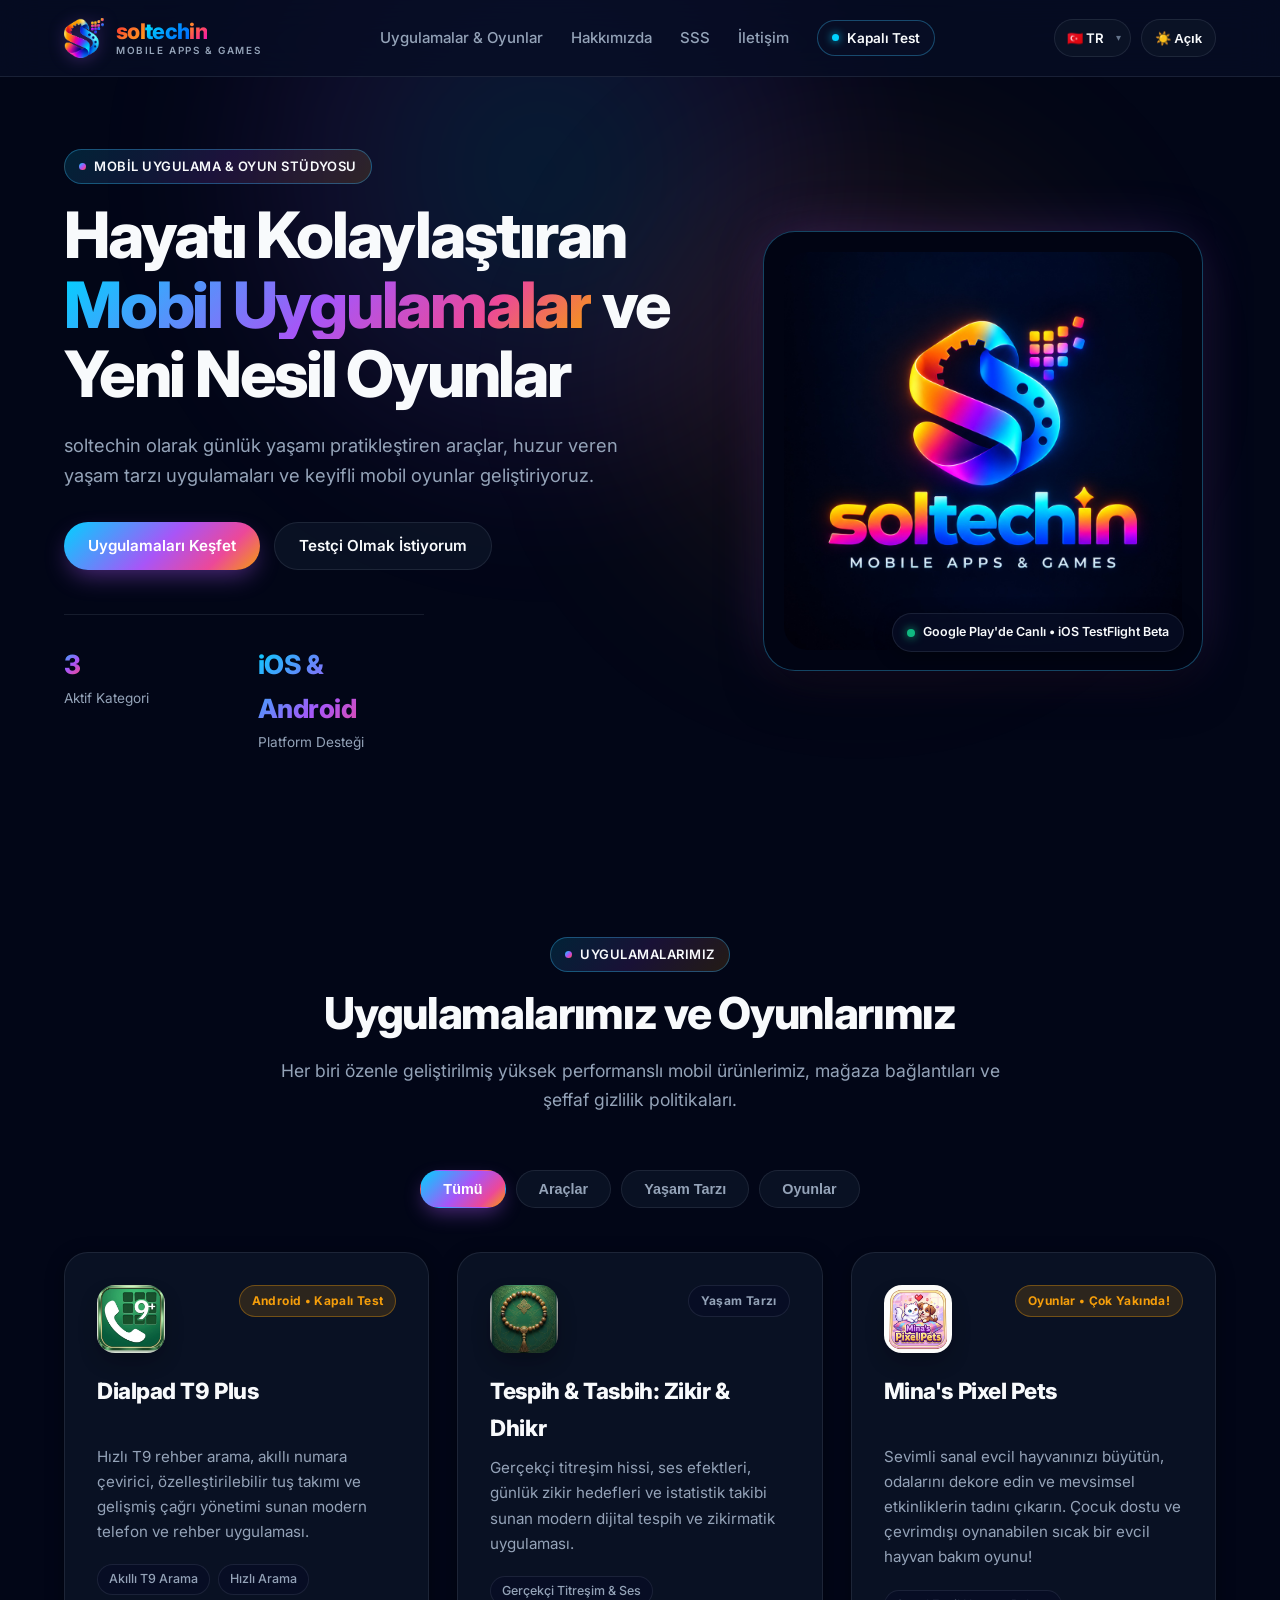
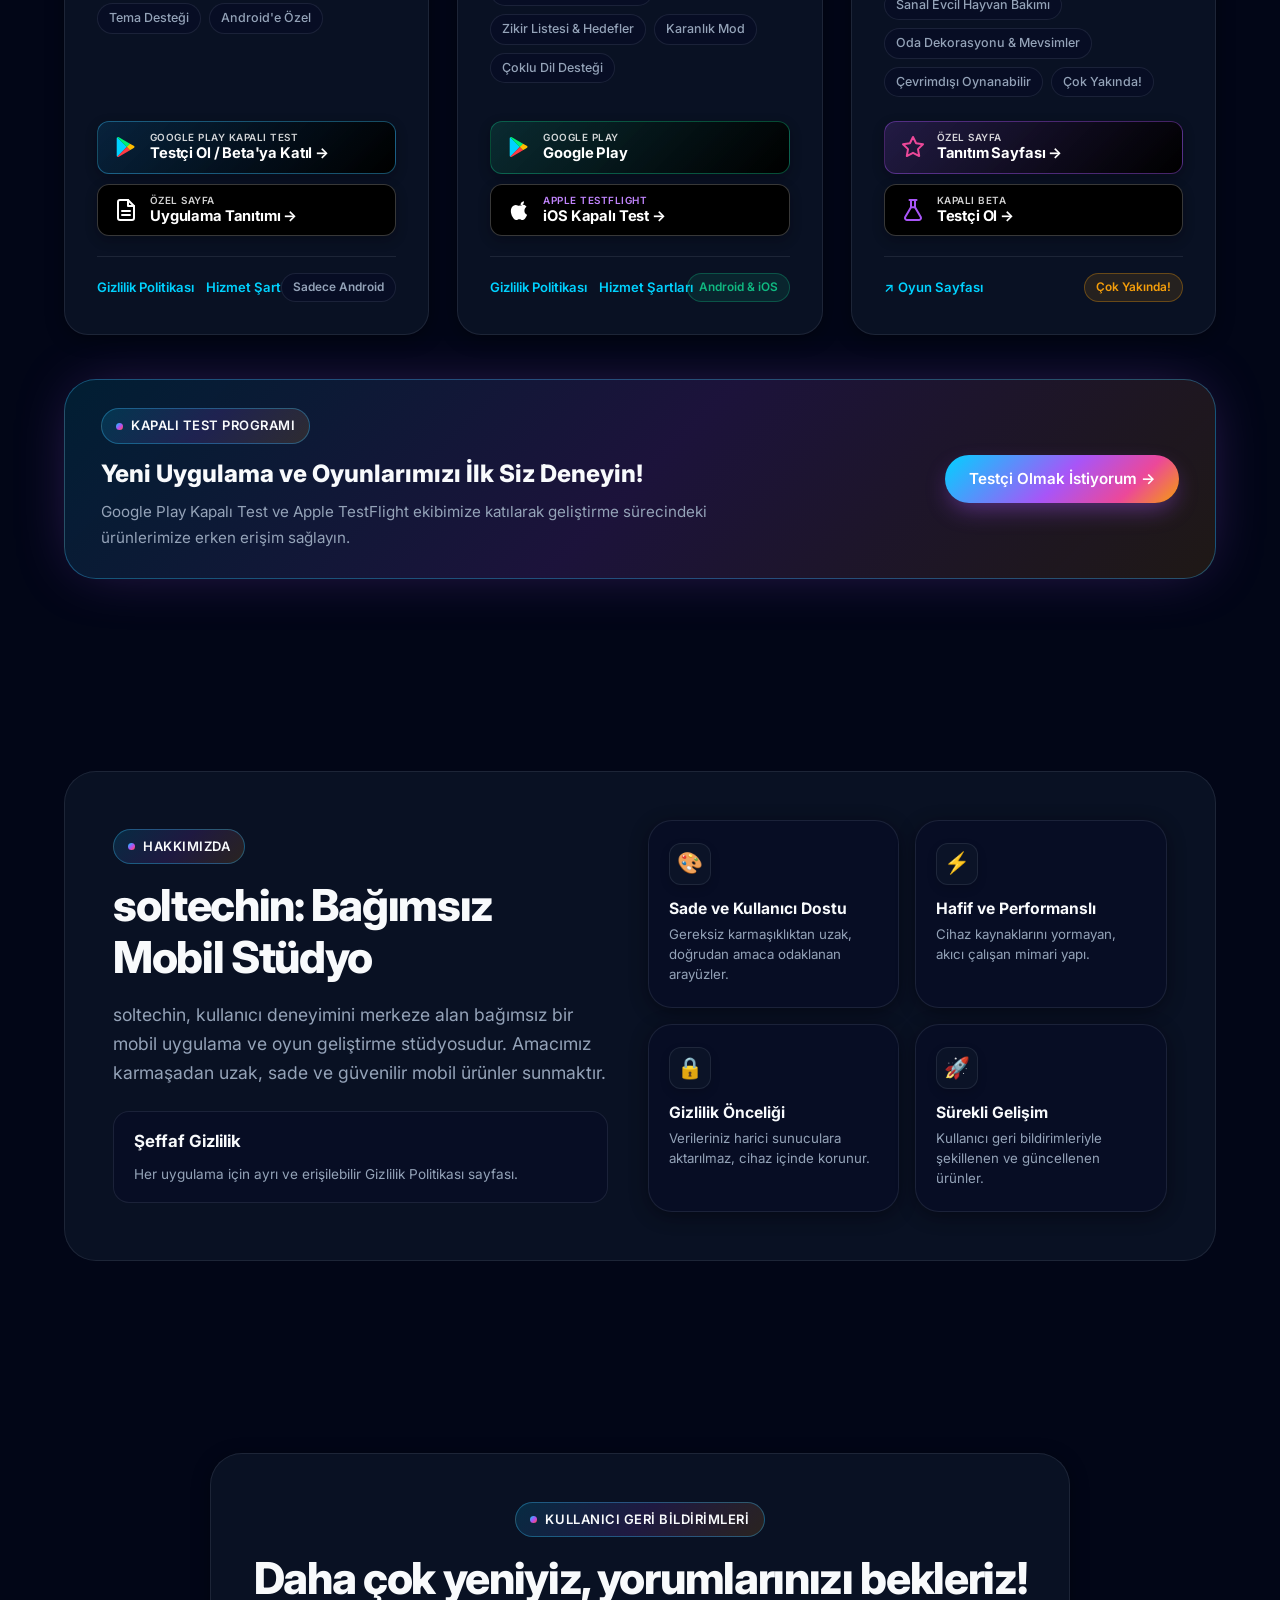
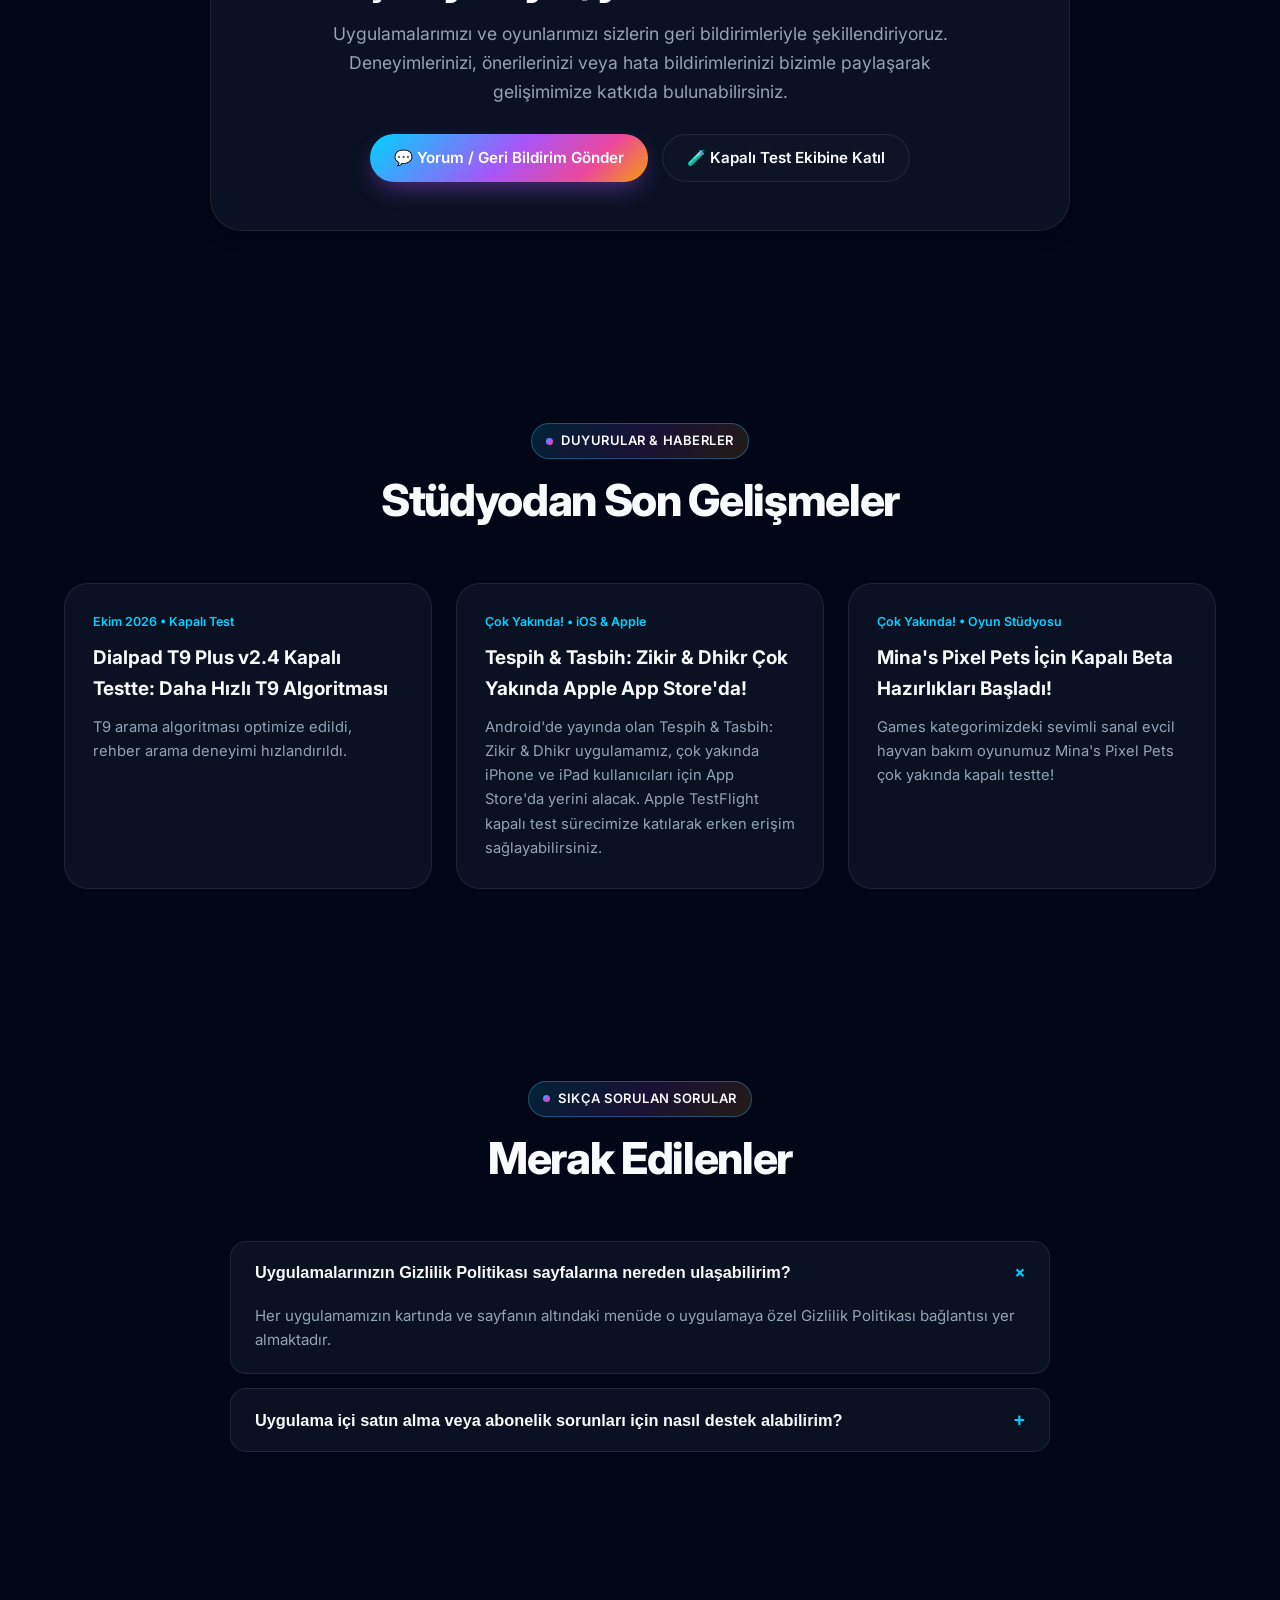
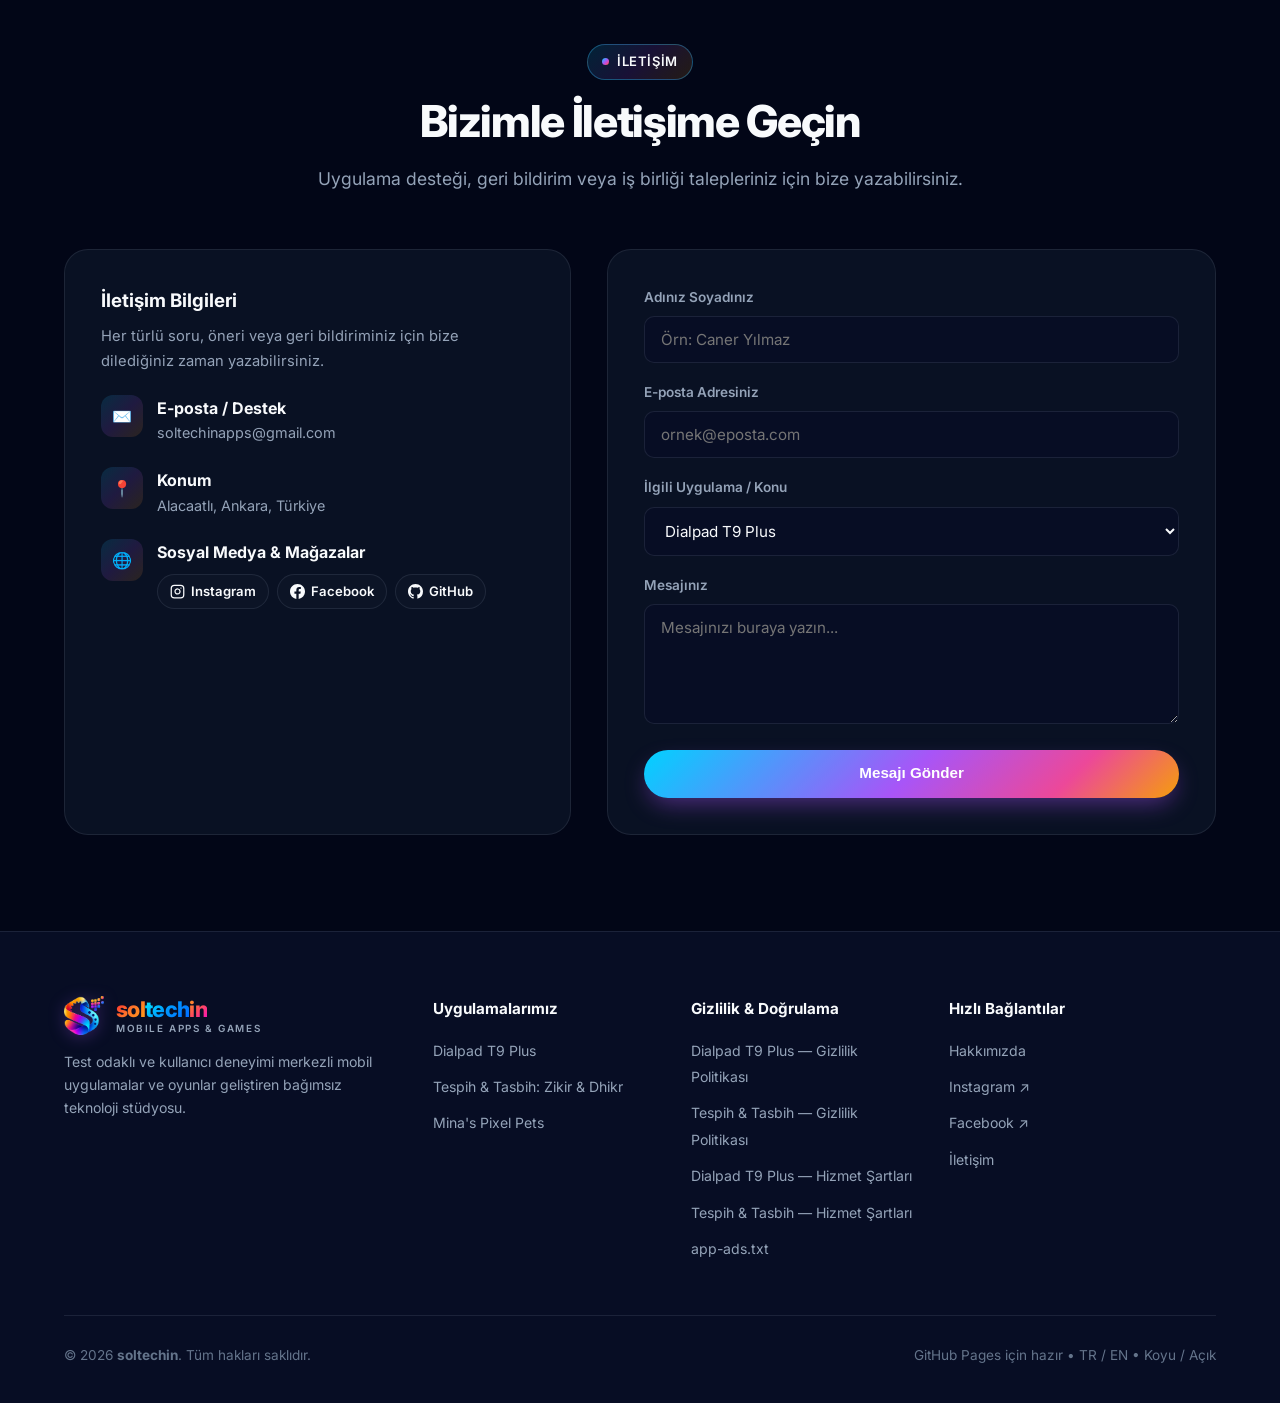
==== index.html @ 3b5bb2cc "feat(legal): add comprehensive terms of service for Dialpad T9 Plus and Tespih & Tasbih" ====
<!DOCTYPE html>
<html lang="tr" data-theme="dark">
<head>
  <meta name="google-site-verification" content="Hm6sdgpVbzs0E8lmsZ9-DydbkFanm_SZz1u7_OBSzvU" />
  <meta charset="UTF-8" />
  <meta name="viewport" content="width=device-width, initial-scale=1.0" />
  <title>soltechin — Mobile Apps & Games</title>
  <meta name="description" content="soltechin — Mobile Apps & Games Studio. Creators of Dialpad T9 Plus, Tespih & Tasbih: Zikir & Dhikr, and upcoming mobile games." />
  <link rel="icon" type="image/png" href="assets/img/favicon.png" />
  <link rel="preconnect" href="https://fonts.googleapis.com" />
  <link rel="preconnect" href="https://fonts.gstatic.com" crossorigin />
  <link href="https://fonts.googleapis.com/css2?family=Inter:wght@400;500;600;700;800&display=swap" rel="stylesheet" />
  <link rel="stylesheet" href="assets/css/style.css?v=6" />
</head>
<body>
  <div class="ambient-glow"></div>

  <!-- ==================== NAVBAR ==================== -->
  <header class="navbar">
    <div class="container navbar-inner">
      <a href="index.html" class="brand-logo">
        <img src="assets/img/logo-icon.png" alt="soltechin Logo" />
        <div class="brand-wordmark">
          <div class="brand-name"><span class="brand-sol">sol</span><span class="brand-tech">tech</span><span class="brand-in">in</span></div>
          <div class="brand-tagline">MOBILE APPS &amp; GAMES</div>
        </div>
      </a>

      <nav class="nav-links" id="navLinks">
        <a href="#apps" data-i18n="nav.apps">Uygulamalar &amp; Oyunlar</a>
        <a href="#about" data-i18n="nav.about">Hakkımızda</a>
        <a href="#faq" data-i18n="nav.faq">SSS</a>
        <a href="#contact" data-i18n="nav.contact">İletişim</a>
        <a href="beta-test.html" class="nav-beta-link">
          <span class="beta-dot"></span>
          <span data-i18n="nav.beta">Kapalı Test</span>
        </a>
      </nav>

      <div class="nav-actions">
        <div class="lang-select-wrapper">
          <select id="langSelect" class="lang-select" aria-label="Dil / Language">
            <option value="tr">🇹🇷 TR</option>
            <option value="en">🇬🇧 EN</option>
          </select>
          <span class="lang-select-arrow" aria-hidden="true">▾</span>
        </div>
        <button class="control-btn" id="themeToggle" aria-label="Açık Temaya Geç" title="Açık Tema">☀️ Açık</button>
        <button class="mobile-menu-btn" id="mobileMenuBtn" aria-label="Menu">☰</button>
      </div>
    </div>
  </header>

  <!-- ==================== HERO ==================== -->
  <section class="hero">
    <div class="container hero-grid">
      <div>
        <div class="section-badge">
          <span class="dot"></span>
          <span data-i18n="hero.badge">MOBILE APPS &amp; GAMES STUDIO</span>
        </div>
        <h1 class="hero-title">
          <span data-i18n="hero.title.1">Hayatı Kolaylaştıran </span>
          <span class="gradient-text" data-i18n="hero.title.gradient">Mobil Uygulamalar</span>
          <span data-i18n="hero.title.2"> ve Yeni Nesil Oyunlar</span>
        </h1>
        <p class="hero-desc" data-i18n="hero.desc">
          soltechin olarak günlük yaşamı pratikleştiren araçlar, huzur veren yaşam tarzı uygulamaları ve keyifli mobil oyunlar geliştiriyoruz.
        </p>
        <div class="hero-cta">
          <a href="#apps" class="btn btn-primary" data-i18n="hero.cta.explore">Uygulamaları Keşfet</a>
          <a href="beta-test.html" class="btn btn-secondary" data-i18n="hero.cta.beta">Testçi Olmak İstiyorum</a>
        </div>

        <div class="hero-stats">
          <div class="stat-item">
            <h4 class="gradient-text">3</h4>
            <p data-i18n="hero.stat.1">Aktif Kategori</p>
          </div>
          <div class="stat-item">
            <h4 class="gradient-text">iOS &amp; Android</h4>
            <p data-i18n="hero.stat.2">Platform Desteği</p>
          </div>
        </div>
      </div>

      <div class="hero-visual">
        <div class="logo-showcase-card">
          <img
            id="heroLogoImg"
            data-asset-prefix=""
            src="assets/img/logo-dark.jpg"
            alt="soltechin — Mobile Apps & Games"
          />
          <div class="floating-pill">
            <span class="status-dot"></span>
            <span data-i18n="hero.pill">Google Play'de Canlı • iOS TestFlight Beta</span>
          </div>
        </div>
      </div>
    </div>
  </section>

  <!-- ==================== APPS SHOWCASE ==================== -->
  <section id="apps">
    <div class="container">
      <div class="section-header">
        <div class="section-badge">
          <span class="dot"></span>
          <span data-i18n="apps.badge">PORTFOLYOMUZ</span>
        </div>
        <h2 class="section-title" data-i18n="apps.title">Uygulamalarımız ve Oyunlarımız</h2>
        <p class="section-subtitle" data-i18n="apps.subtitle">
          Her biri özenle geliştirilmiş yüksek performanslı mobil ürünlerimiz, mağaza bağlantıları ve şeffaf gizlilik politikaları.
        </p>
      </div>

      <!-- Category Filter Tabs -->
      <div class="category-tabs">
        <button class="tab-btn active" data-filter="all" data-i18n="apps.tab.all">Tümü</button>
        <button class="tab-btn" data-filter="utilities" data-i18n="apps.tab.utilities">Araçlar</button>
        <button class="tab-btn" data-filter="lifestyle" data-i18n="apps.tab.lifestyle">Yaşam Tarzı</button>
        <button class="tab-btn" data-filter="games" data-i18n="apps.tab.games">Oyunlar</button>
      </div>

      <!-- Apps Grid -->
      <div class="apps-grid">
        <!-- 1. Utilities: Dialpad T9 Plus (Android Only - Closed Beta) -->
        <article class="app-card" data-category="utilities">
          <div>
            <div class="app-card-top">
              <a href="apps/dialpad-t9-plus/index.html" class="app-icon-box" title="Dialpad T9 Plus">
                <img src="assets/img/icon-dialpad.png" alt="Dialpad T9 Plus Logo" width="64" height="64" />
              </a>
              <span class="app-category-tag coming-soon" data-i18n="app.dialpad.tag">Android • Kapalı Test</span>
            </div>
            <h3 class="app-title"><a href="apps/dialpad-t9-plus/index.html" style="color: inherit; text-decoration: none;">Dialpad T9 Plus</a></h3>
            <p class="app-desc" data-i18n="app.dialpad.desc">
              Hızlı T9 rehber arama, akıllı numara çevirici, özelleştirilebilir tuş takımı ve gelişmiş çağrı yönetimi sunan modern telefon/rehber uygulaması.
            </p>
            <div class="app-features-list">
              <span class="feature-chip" data-i18n="app.dialpad.f1">Akıllı T9 Arama</span>
              <span class="feature-chip" data-i18n="app.dialpad.f2">Hızlı Arama</span>
              <span class="feature-chip" data-i18n="app.dialpad.f3">Tema Desteği</span>
              <span class="feature-chip" data-i18n="app.dialpad.f4">Android'e Özel</span>
            </div>
          </div>

          <div>
            <div class="store-buttons">
              <a href="beta-test.html?app=dialpad&platform=android" class="store-badge badge-accent-cyan">
                <svg viewBox="0 0 24 24" aria-hidden="true">
                  <path fill="#00d2ff" d="M3.2 2.2c-.3.3-.5.8-.5 1.4v16.8c0 .6.2 1.1.5 1.4l.1.1L12.7 12v-.2L3.2 2.2z"/>
                  <path fill="#ffbc00" d="M15.9 15.3L12.7 12v-.2l3.2-3.2.1.1 3.7 2.1c1.1.6 1.1 1.6 0 2.2l-3.8 2.3z"/>
                  <path fill="#ff3a44" d="M16 15.2L12.7 12 3.2 21.8c.4.4 1 .4 1.7 0l11.1-6.6z"/>
                  <path fill="#00f076" d="M16 8.8L4.9 2.2c-.7-.4-1.3-.4-1.7 0L12.7 12 16 8.8z"/>
                </svg>
                <div class="store-badge-text">
                  <span class="store-badge-sub" data-i18n="app.dialpad.beta_sub">GOOGLE PLAY KAPALI TEST</span>
                  <span class="store-badge-main" data-i18n="app.dialpad.beta_main">Testçi Ol / Beta'ya Katıl →</span>
                </div>
              </a>
              <a href="apps/dialpad-t9-plus/index.html" class="store-badge">
                <svg width="22" height="22" viewBox="0 0 24 24" fill="none" stroke="currentColor" stroke-width="2" stroke-linecap="round" stroke-linejoin="round" aria-hidden="true">
                  <path d="M14 2H6a2 2 0 0 0-2 2v16a2 2 0 0 0 2 2h12a2 2 0 0 0 2-2V8z"></path>
                  <polyline points="14 2 14 8 20 8"></polyline>
                  <line x1="16" y1="13" x2="8" y2="13"></line>
                  <line x1="16" y1="17" x2="8" y2="17"></line>
                </svg>
                <div class="store-badge-text">
                  <span class="store-badge-sub" data-i18n="app.dialpad.details_sub">ÖZEL SAYFA</span>
                  <span class="store-badge-main" data-i18n="app.dialpad.details_main">Uygulama Tanıtımı →</span>
                </div>
              </a>
            </div>
            <div class="app-card-footer">
              <div class="app-meta-links">
                <a href="https://soltechin.github.io/privacy-policies/dialt9plus/">
                  <span data-i18n="app.link.privacy">Gizlilik Politikası</span>
                </a>
                <a href="terms/dialpad-t9-plus/index.html">
                  <span data-i18n="app.link.terms">Hizmet Şartları</span>
                </a>
              </div>
              <span class="bundle-badge badge-cyan" data-i18n="app.dialpad.badge">Sadece Android</span>
            </div>
          </div>
        </article>

        <!-- 2. Lifestyle: Tespih & Tasbih: Zikir & Dhikr (Google Play Live, iOS TestFlight) -->
        <article class="app-card" data-category="lifestyle">
          <div>
            <div class="app-card-top">
              <a href="apps/tespih-tasbih/index.html" class="app-icon-box" title="Tespih &amp; Tasbih">
                <img src="assets/img/icon-tespih.png" alt="Tespih &amp; Tasbih: Zikir &amp; Dhikr Logo" width="64" height="64" />
              </a>
              <span class="app-category-tag" data-i18n="app.tespih.cat">Yaşam Tarzı</span>
            </div>
            <h3 class="app-title"><a href="apps/tespih-tasbih/index.html" style="color: inherit; text-decoration: none;">Tespih &amp; Tasbih: Zikir &amp; Dhikr</a></h3>
            <p class="app-desc" data-i18n="app.tespih.desc">
              Gerçekçi titreşim hissi, ses efektleri, günlük zikir hedefleri ve istatistik takibi sunan modern dijital tespih ve zikirmatik uygulaması.
            </p>
            <div class="app-features-list">
              <span class="feature-chip" data-i18n="app.tespih.f1">Gerçekçi Titreşim &amp; Ses</span>
              <span class="feature-chip" data-i18n="app.tespih.f2">Zikir Listesi &amp; Hedefler</span>
              <span class="feature-chip" data-i18n="app.tespih.f3">Karanlık Mod</span>
              <span class="feature-chip" data-i18n="app.tespih.f4">Çoklu Dil Desteği</span>
            </div>
          </div>

          <div>
            <div class="store-buttons">
              <a href="https://play.google.com/store/apps/details?id=com.soltechin.tespih" target="_blank" rel="noopener" class="store-badge badge-accent-green">
                <svg viewBox="0 0 24 24" aria-hidden="true">
                  <path fill="#00d2ff" d="M3.2 2.2c-.3.3-.5.8-.5 1.4v16.8c0 .6.2 1.1.5 1.4l.1.1L12.7 12v-.2L3.2 2.2z"/>
                  <path fill="#ffbc00" d="M15.9 15.3L12.7 12v-.2l3.2-3.2.1.1 3.7 2.1c1.1.6 1.1 1.6 0 2.2l-3.8 2.3z"/>
                  <path fill="#ff3a44" d="M16 15.2L12.7 12 3.2 21.8c.4.4 1 .4 1.7 0l11.1-6.6z"/>
                  <path fill="#00f076" d="M16 8.8L4.9 2.2c-.7-.4-1.3-.4-1.7 0L12.7 12 16 8.8z"/>
                </svg>
                <div class="store-badge-text">
                  <span class="store-badge-sub" data-i18n="app.badge.get_it_on">GOOGLE PLAY</span>
                  <span class="store-badge-main">Google Play</span>
                </div>
              </a>
              <a href="beta-test.html?app=tespih&platform=ios" class="store-badge">
                <svg viewBox="0 0 24 24" fill="#ffffff" aria-hidden="true">
                  <path d="M18.71 19.5c-.83 1.24-1.71 2.45-3.05 2.47-1.34.03-1.77-.79-3.29-.79-1.53 0-2 .77-3.27.82-1.31.05-2.3-1.32-3.14-2.53C4.25 17 2.94 12.45 4.7 9.39c.87-1.52 2.43-2.48 4.12-2.51 1.28-.02 2.5.87 3.29.87.78 0 2.26-1.07 3.81-.91.65.03 2.47.26 3.64 1.98-.09.06-2.17 1.28-2.15 3.81.03 3.02 2.65 4.03 2.68 4.04-.03.07-.42 1.44-1.38 2.83M15.96 6.33c.67-.81 1.12-1.94 1-3.08-.96.04-2.13.64-2.82 1.45-.61.7-.15 1.86-1.01 2.98 1.08.08 2.16-.54 2.83-1.35"/>
                </svg>
                <div class="store-badge-text">
                  <span class="store-badge-sub" style="color: #c084fc;" data-i18n="app.tespih.beta_sub">APPLE TESTFLIGHT</span>
                  <span class="store-badge-main" data-i18n="app.tespih.beta_main">iOS Kapalı Test →</span>
                </div>
              </a>
            </div>
            <div class="app-card-footer">
              <div class="app-meta-links">
                <a href="https://soltechin.github.io/privacy-policies/">
                  <span data-i18n="app.link.privacy">Gizlilik Politikası</span>
                </a>
                <a href="terms/tespih-tasbih/index.html">
                  <span data-i18n="app.link.terms">Hizmet Şartları</span>
                </a>
              </div>
              <span class="bundle-badge badge-green" data-i18n="app.tespih.badge">Android &amp; iOS</span>
            </div>
          </div>
        </article>

        <!-- 3. Games: Mina's Pixel Pets (Coming Soon Page) -->
        <article class="app-card" data-category="games">
          <div>
            <div class="app-card-top">
              <a href="apps/minaspixelpets/index.html" class="app-icon-box" title="Mina's Pixel Pets">
                <img src="assets/img/icon-minaspixelpets.png" alt="Mina's Pixel Pets Logo" width="64" height="64" />
              </a>
              <span class="app-category-tag coming-soon" data-i18n="app.games.cat">Oyunlar • Çok Yakında!</span>
            </div>
            <h3 class="app-title"><a href="apps/minaspixelpets/index.html" style="color: inherit; text-decoration: none;" data-i18n="app.games.title">Mina's Pixel Pets</a></h3>
            <p class="app-desc" data-i18n="app.games.desc">
              Sevimli sanal evcil hayvanınızı büyütün, odalarını dekore edin ve mevsimsel etkinliklerin tadını çıkarın. Çocuk dostu ve çevrimdışı oynanabilen sıcak bir evcil hayvan bakım oyunu!
            </p>
            <div class="app-features-list">
              <span class="feature-chip" data-i18n="app.games.f1">Sanal Evcil Hayvan Bakımı</span>
              <span class="feature-chip" data-i18n="app.games.f2">Oda Dekorasyonu &amp; Mevsimler</span>
              <span class="feature-chip" data-i18n="app.games.f3">Çevrimdışı Oynanabilir</span>
              <span class="feature-chip" data-i18n="app.games.f4">Çok Yakında!</span>
            </div>
          </div>

          <div>
            <div class="store-buttons">
              <a href="apps/minaspixelpets/index.html" class="store-badge badge-accent-purple">
                <svg width="22" height="22" viewBox="0 0 24 24" fill="none" stroke="#ec4899" stroke-width="2" stroke-linecap="round" stroke-linejoin="round" aria-hidden="true">
                  <polygon points="12 2 15.09 8.26 22 9.27 17 14.14 18.18 21.02 12 17.77 5.82 21.02 7 14.14 2 9.27 8.91 8.26 12 2"></polygon>
                </svg>
                <div class="store-badge-text">
                  <span class="store-badge-sub" data-i18n="app.games.special_sub">ÖZEL SAYFA</span>
                  <span class="store-badge-main" data-i18n="app.games.special_main">Tanıtım Sayfası →</span>
                </div>
              </a>
              <a href="beta-test.html?app=minaspixelpets" class="store-badge">
                <svg width="22" height="22" viewBox="0 0 24 24" fill="none" stroke="#a855f7" stroke-width="2" stroke-linecap="round" stroke-linejoin="round" aria-hidden="true">
                  <path d="M10 2v7.31L4.1 19.33A2 2 0 0 0 5.8 22h12.4a2 2 0 0 0 1.7-2.67L14 9.31V2"></path>
                  <line x1="8.5" y1="2" x2="15.5" y2="2"></line>
                  <line x1="14" y1="9.3" x2="10" y2="9.3"></line>
                </svg>
                <div class="store-badge-text">
                  <span class="store-badge-sub" data-i18n="app.games.beta_sub">KAPALI BETA</span>
                  <span class="store-badge-main" data-i18n="app.games.beta_main">Testçi Ol →</span>
                </div>
              </a>
            </div>
            <div class="app-card-footer">
              <div class="app-meta-links">
                <a href="apps/minaspixelpets/index.html">
                  <span>↗</span> <span data-i18n="app.games.details_link">Oyun Sayfası</span>
                </a>
              </div>
              <span class="bundle-badge badge-amber" data-i18n="app.games.badge">Çok Yakında!</span>
            </div>
          </div>
        </article>
      </div>

      <!-- Clean Closed Beta Recruitment Banner -->
      <div class="beta-banner">
        <div style="max-width: 680px;">
          <div class="section-badge" style="margin-bottom: 10px;">
            <span class="dot"></span>
            <span data-i18n="beta.banner.badge">KAPALI TEST PROGRAMI</span>
          </div>
          <h3 style="font-size: 1.5rem; font-weight: 800; margin-bottom: 6px;" data-i18n="beta.banner.title">
            Yeni Uygulama ve Oyunlarımızı İlk Siz Deneyin!
          </h3>
          <p style="color: var(--text-secondary); font-size: 0.95rem;" data-i18n="beta.banner.desc">
            Google Play Kapalı Test ve Apple TestFlight ekibimize katılarak geliştirme sürecindeki ürünlerimize erken erişim sağlayın.
          </p>
        </div>
        <a href="beta-test.html" class="btn btn-primary" data-i18n="beta.banner.btn">
          Testçi Olmak İstiyorum →
        </a>
      </div>
    </div>
  </section>

  <!-- ==================== ABOUT & STUDIO PRINCIPLES ==================== -->
  <section id="about">
    <div class="container">
      <div class="about-box">
        <div>
          <div class="section-badge">
            <span class="dot"></span>
            <span data-i18n="about.badge">HAKKIMIZDA</span>
          </div>
          <h2 class="section-title" data-i18n="about.title">soltechin: Bağımsız Mobil Stüdyo</h2>
          <p class="section-subtitle" data-i18n="about.p1">
            soltechin, kullanıcı deneyimini merkeze alan bağımsız bir mobil uygulama ve oyun geliştirme stüdyosudur. Amacımız karmaşadan uzak, sade ve güvenilir mobil ürünler sunmaktır.
          </p>

          <div class="about-highlights">
            <div class="highlight-item">
              <strong data-i18n="about.h2.title">Şeffaf Gizlilik</strong>
              <span data-i18n="about.h2.desc">Her uygulama için ayrı ve erişilebilir Gizlilik Politikası sayfası.</span>
            </div>
          </div>
        </div>

        <!-- 2x2 Bento Grid: Design & Quality Principles -->
        <div class="bento-principles">
          <div class="bento-card bento-card-1">
            <div class="bento-icon-glow">🎨</div>
            <h4 data-i18n="about.b1.title">Sade ve Kullanıcı Dostu</h4>
            <p data-i18n="about.b1.desc">Gereksiz karmaşıklıktan uzak, doğrudan amaca odaklanan arayüzler.</p>
          </div>

          <div class="bento-card bento-card-2">
            <div class="bento-icon-glow">⚡</div>
            <h4 data-i18n="about.b2.title">Hafif ve Performanslı</h4>
            <p data-i18n="about.b2.desc">Cihaz kaynaklarını yormayan, akıcı çalışan mimari yapı.</p>
          </div>

          <div class="bento-card bento-card-3">
            <div class="bento-icon-glow">🔒</div>
            <h4 data-i18n="about.b3.title">Gizlilik Önceliği</h4>
            <p data-i18n="about.b3.desc">Verileriniz harici sunuculara aktarılmaz, cihaz içinde korunur.</p>
          </div>

          <div class="bento-card bento-card-4">
            <div class="bento-icon-glow">🚀</div>
            <h4 data-i18n="about.b4.title">Sürekli Gelişim</h4>
            <p data-i18n="about.b4.desc">Kullanıcı geri bildirimleriyle şekillenen ve güncellenen ürünler.</p>
          </div>
        </div>
      </div>
    </div>
  </section>

  <!-- ==================== USER REVIEWS / FEEDBACK ==================== -->
  <section id="reviews">
    <div class="container">
      <div class="review-welcome-card" style="max-width: 860px; margin: 0 auto; text-align: center; padding: 48px 32px; border-radius: var(--radius-xl); background: var(--bg-card); border: 1px solid var(--border-color); box-shadow: var(--shadow-sm);">
        <div class="section-badge" style="margin-bottom: 16px;">
          <span class="dot"></span>
          <span data-i18n="reviews.badge">KULLANICI GERİ BİLDİRİMLERİ</span>
        </div>
        <h2 class="section-title" style="margin-bottom: 14px;" data-i18n="reviews.title">
          Daha çok yeniyiz, yorumlarınızı bekleriz!
        </h2>
        <p class="section-subtitle" style="max-width: 620px; margin: 0 auto 28px;" data-i18n="reviews.subtitle">
          Uygulamalarımızı ve oyunlarımızı sizlerin geri bildirimleriyle şekillendiriyoruz. Deneyimlerinizi, önerilerinizi veya hata bildirimlerinizi bizimle paylaşarak gelişimimize katkıda bulunabilirsiniz.
        </p>
        <div class="review-actions-row" style="display: flex; gap: 14px; justify-content: center; flex-wrap: wrap;">
          <a href="#contact" class="btn btn-primary" data-i18n="reviews.cta.feedback">
            💬 Yorum / Geri Bildirim Gönder
          </a>
          <a href="beta-test.html" class="btn btn-secondary" data-i18n="reviews.cta.beta">
            🧪 Kapalı Test Ekibine Katıl
          </a>
        </div>
      </div>
    </div>
  </section>

  <!-- ==================== BLOG / NEWS ==================== -->
  <section id="blog">
    <div class="container">
      <div class="section-header">
        <div class="section-badge">
          <span class="dot"></span>
          <span data-i18n="blog.badge">DUYURULAR &amp; HABERLER</span>
        </div>
        <h2 class="section-title" data-i18n="blog.title">Stüdyodan Son Gelişmeler</h2>
      </div>

      <div class="blog-grid">
        <article class="blog-card">
          <span class="blog-date" data-i18n="blog.b1.date">Ekim 2026 • Kapalı Test</span>
          <h3 data-i18n="blog.b1.title">Dialpad T9 Plus v2.4 Kapalı Testte: Daha Hızlı T9 Algoritması</h3>
          <p data-i18n="blog.b1.desc">
            Yeni sürümle birlikte rehber indeksleme hızı %40 artırıldı ve yeni koyu tema seçenekleri eklendi.
          </p>
        </article>

        <article class="blog-card">
          <span class="blog-date" data-i18n="blog.b2.date">Yakında • iOS &amp; Apple</span>
          <h3 data-i18n="blog.b2.title">Tespih &amp; Tasbih: Zikir &amp; Dhikr Çok Yakında Apple App Store'da!</h3>
          <p data-i18n="blog.b2.desc">
            Android'de yayında olan Tespih &amp; Tasbih: Zikir &amp; Dhikr uygulamamız, çok yakında iPhone ve iPad kullanıcıları için App Store'da yerini alacak. Apple TestFlight kapalı test sürecimize katılarak erken erişim sağlayabilirsiniz.
          </p>
        </article>

        <article class="blog-card">
          <span class="blog-date" data-i18n="blog.b3.date">Çok Yakında! • Oyun Stüdyosu</span>
          <h3 data-i18n="blog.b3.title">Mina's Pixel Pets İçin Kapalı Beta Hazırlıkları Başladı!</h3>
          <p data-i18n="blog.b3.desc">
            Games kategorimizdeki sevimli sanal evcil hayvan bakım oyunumuz Mina's Pixel Pets çok yakında kapalı testte!
          </p>
        </article>
      </div>
    </div>
  </section>

  <!-- ==================== FAQ ==================== -->
  <section id="faq">
    <div class="container">
      <div class="section-header">
        <div class="section-badge">
          <span class="dot"></span>
          <span data-i18n="faq.badge">SIKÇA SORULAN SORULAR</span>
        </div>
        <h2 class="section-title" data-i18n="faq.title">Merak Edilenler</h2>
      </div>

      <div class="faq-list">
        <div class="faq-item open">
          <button class="faq-question">
            <span data-i18n="faq.q1">Uygulamalarınızın Gizlilik Politikası sayfalarına nereden ulaşabilirim?</span>
            <span class="faq-icon">+</span>
          </button>
          <div class="faq-answer" data-i18n="faq.a1">
            Her uygulamamızın kartında ve sayfanın altındaki menüde o uygulamaya özel Gizlilik Politikası bağlantısı yer almaktadır.
          </div>
        </div>

        <div class="faq-item">
          <button class="faq-question">
            <span data-i18n="faq.q2">Uygulama içi satın alma veya abonelik sorunları için nasıl destek alabilirim?</span>
            <span class="faq-icon">+</span>
          </button>
          <div class="faq-answer" data-i18n="faq.a2">
            İletişim bölümündeki formdan veya doğrudan soltechinapps@gmail.com e-posta adresimizden bize ulaşabilirsiniz.
          </div>
        </div>
      </div>
    </div>
  </section>

  <!-- ==================== CONTACT ==================== -->
  <section id="contact">
    <div class="container">
      <div class="section-header">
        <div class="section-badge">
          <span class="dot"></span>
          <span data-i18n="contact.badge">İLETİŞİM</span>
        </div>
        <h2 class="section-title" data-i18n="contact.title">Bizimle İletişime Geçin</h2>
        <p class="section-subtitle" data-i18n="contact.subtitle">
          Uygulama desteği, geri bildirim veya iş birliği talepleriniz için bize yazabilirsiniz.
        </p>
      </div>

      <div class="contact-grid">
        <div class="contact-info-card">
          <h3 data-i18n="contact.info.title">İletişim Bilgileri</h3>
          <p style="color: var(--text-secondary); font-size: 0.92rem; margin-top: 8px;" data-i18n="contact.info.desc">
            Her türlü soru, öneri veya geri bildiriminiz için bize dilediğiniz zaman yazabilirsiniz.
          </p>

          <div class="contact-method">
            <div class="contact-method-icon">✉️</div>
            <div>
              <strong data-i18n="contact.info.email">E-posta / Destek</strong>
              <p style="color: var(--text-secondary); font-size: 0.9rem;">
                <a href="mailto:soltechinapps@gmail.com" style="color: inherit;">soltechinapps@gmail.com</a>
              </p>
            </div>
          </div>

          <div class="contact-method">
            <div class="contact-method-icon">📍</div>
            <div>
              <strong data-i18n="contact.location.title">Konum</strong>
              <p style="color: var(--text-secondary); font-size: 0.9rem;" data-i18n="contact.location.val">Alacaatlı, Ankara, Türkiye</p>
            </div>
          </div>

          <div class="contact-method">
            <div class="contact-method-icon">🌐</div>
            <div>
              <strong data-i18n="contact.social.title">Sosyal Medya &amp; Mağazalar</strong>
              <div class="social-links-list">
                <a href="https://www.instagram.com/soltechinapps/" target="_blank" rel="noopener" class="social-pill-btn instagram-pill" title="Instagram: @soltechinapps">
                  <svg width="15" height="15" viewBox="0 0 24 24" fill="none" stroke="currentColor" stroke-width="2" stroke-linecap="round" stroke-linejoin="round" aria-hidden="true">
                    <rect x="2" y="2" width="20" height="20" rx="5" ry="5"></rect>
                    <path d="M16 11.37A4 4 0 1 1 12.63 8 4 4 0 0 1 16 11.37z"></path>
                    <line x1="17.5" y1="6.5" x2="17.51" y2="6.5"></line>
                  </svg>
                  <span>Instagram</span>
                </a>
                <a href="https://www.facebook.com/share/1H6FeoC8x4/" target="_blank" rel="noopener" class="social-pill-btn facebook-pill" title="Facebook">
                  <svg width="15" height="15" viewBox="0 0 24 24" fill="currentColor" aria-hidden="true">
                    <path d="M24 12.073c0-6.627-5.373-12-12-12s-12 5.373-12 12c0 5.99 4.388 10.954 10.125 11.854v-8.385H7.078v-3.47h3.047V9.43c0-3.007 1.792-4.669 4.533-4.669 1.312 0 2.686.235 2.686.235v2.953H15.83c-1.491 0-1.956.925-1.956 1.874v2.25h3.328l-.532 3.47h-2.796v8.385C19.612 23.027 24 18.062 24 12.073z"/>
                  </svg>
                  <span>Facebook</span>
                </a>
                <a href="https://github.com/soltechin" target="_blank" rel="noopener" class="social-pill-btn github-pill" title="GitHub">
                  <svg width="15" height="15" viewBox="0 0 24 24" fill="currentColor" aria-hidden="true">
                    <path d="M12 0C5.37 0 0 5.37 0 12c0 5.31 3.435 9.795 8.205 11.385.6.105.825-.255.825-.57 0-.285-.015-1.23-.015-2.235-3.015.555-3.795-.735-4.035-1.41-.135-.345-.72-1.41-1.23-1.695-.42-.225-1.02-.78-.015-.795.945-.015 1.62.87 1.845 1.23 1.08 1.815 2.805 1.305 3.495.99.105-.78.42-1.305.765-1.605-2.67-.3-5.46-1.335-5.46-5.925 0-1.305.465-2.385 1.23-3.225-.12-.3-.54-1.53.12-3.18 0 0 1.005-.315 3.3 1.23.96-.27 1.98-.405 3-.405s2.04.135 3 .405c2.295-1.56 3.3-1.23 3.3-1.23.66 1.65.24 2.88.12 3.18.765.84 1.23 1.905 1.23 3.225 0 4.605-2.805 5.625-5.475 5.925.435.375.81 1.095.81 2.22 0 1.605-.015 2.895-.015 3.3 0 .315.225.69.825.57A12.02 12.02 0 0 0 24 12c0-6.63-5.37-12-12-12z"/>
                  </svg>
                  <span>GitHub</span>
                </a>
              </div>
            </div>
          </div>
        </div>

        <div class="contact-form-card">
          <form id="contactForm">
            <div class="form-group">
              <label data-i18n="contact.form.name">Adınız Soyadınız</label>
              <input type="text" name="Ad_Soyad" class="form-control" required placeholder="Örn: Caner Yılmaz" data-i18n-placeholder="contact.form.name_ph" />
            </div>
            <div class="form-group">
              <label data-i18n="contact.form.email">E-posta Adresiniz</label>
              <input type="email" name="Eposta" class="form-control" required placeholder="ornek@eposta.com" data-i18n-placeholder="contact.form.email_ph" />
            </div>
            <div class="form-group">
              <label data-i18n="contact.form.topic">İlgili Uygulama / Konu</label>
              <select class="form-control" name="Konu">
                <option value="dialpad">Dialpad T9 Plus</option>
                <option value="tespih">Tespih &amp; Tasbih: Zikir &amp; Dhikr</option>
                <option value="minaspixelpets" data-i18n="contact.form.opt.games">Mina's Pixel Pets</option>
                <option value="general" data-i18n="contact.form.opt.general">Genel / İş Birliği</option>
              </select>
            </div>
            <div class="form-group">
              <label data-i18n="contact.form.msg">Mesajınız</label>
              <textarea class="form-control" name="Mesaj" required placeholder="Mesajınızı buraya yazın..." data-i18n-placeholder="contact.form.msg_ph"></textarea>
            </div>
            <button type="submit" class="btn btn-primary" style="width: 100%;" data-i18n="contact.form.submit">
              Mesajı Gönder
            </button>
            <p id="formFeedback" style="display: none; margin-top: 14px; color: #10b981; font-weight: 600; text-align: center;"></p>
          </form>
        </div>
      </div>
    </div>
  </section>

  <!-- ==================== FOOTER ==================== -->
  <footer class="footer">
    <div class="container">
      <div class="footer-grid">
        <div class="footer-col">
          <a href="index.html" class="brand-logo" style="margin-bottom: 14px;">
            <img src="assets/img/logo-icon.png" alt="soltechin" />
            <div class="brand-wordmark">
              <div class="brand-name"><span class="brand-sol">sol</span><span class="brand-tech">tech</span><span class="brand-in">in</span></div>
              <div class="brand-tagline">MOBILE APPS &amp; GAMES</div>
            </div>
          </a>
          <p style="font-size: 0.88rem; color: var(--text-secondary);" data-i18n="footer.desc">
            Test odaklı ve kullanıcı deneyimi merkezli mobil uygulamalar ve oyunlar geliştiren bağımsız teknoloji stüdyosu.
          </p>
        </div>

        <div class="footer-col">
          <h4 data-i18n="footer.col.apps">Uygulamalarımız</h4>
          <ul>
            <li><a href="apps/dialpad-t9-plus/index.html">Dialpad T9 Plus</a></li>
            <li><a href="apps/tespih-tasbih/index.html">Tespih &amp; Tasbih: Zikir &amp; Dhikr</a></li>
            <li><a href="apps/minaspixelpets/index.html" data-i18n="footer.app3">Mina's Pixel Pets</a></li>
          </ul>
        </div>

        <div class="footer-col">
          <h4 data-i18n="footer.col.legal">Gizlilik &amp; Doğrulama</h4>
          <ul>
            <li><a href="https://soltechin.github.io/privacy-policies/dialt9plus/" data-i18n="footer.privacy.dialpad">Dialpad T9 Plus — Gizlilik Politikası</a></li>
            <li><a href="https://soltechin.github.io/privacy-policies/" data-i18n="footer.privacy.tespih">Tespih &amp; Tasbih — Gizlilik Politikası</a></li>
            <li><a href="terms/dialpad-t9-plus/index.html">Dialpad T9 Plus — Hizmet Şartları</a></li>
            <li><a href="terms/tespih-tasbih/index.html">Tespih &amp; Tasbih — Hizmet Şartları</a></li>
            <li><a href="app-ads.txt">app-ads.txt</a></li>
          </ul>
        </div>

        <div class="footer-col">
          <h4 data-i18n="footer.col.links">Hızlı Bağlantılar</h4>
          <ul>
            <li><a href="#about" data-i18n="nav.about">Hakkımızda</a></li>
            <li><a href="https://www.instagram.com/soltechinapps/" target="_blank" rel="noopener">Instagram ↗</a></li>
            <li><a href="https://www.facebook.com/share/1H6FeoC8x4/" target="_blank" rel="noopener">Facebook ↗</a></li>
            <li><a href="#contact" data-i18n="nav.contact">İletişim</a></li>
          </ul>
        </div>
      </div>

      <div class="footer-bottom">
        <span>© 2026 <strong>soltechin</strong>. <span data-i18n="footer.rights">Tüm hakları saklıdır.</span></span>
        <span data-i18n="footer.pages_info">GitHub Pages için hazır • TR / EN • Koyu / Açık</span>
      </div>
    </div>
  </footer>

  <script src="assets/js/main.js?v=6"></script>
</body>
</html>
---- assets/css/style.css ----
/* ==========================================================================
   soltechin — Mobile Apps & Games
   Apple / Stripe Inspired Design System (Dark & Light Theme)
   ========================================================================== */

:root {
  /* Shared Design Tokens */
  --brand-cyan: #00d2ff;
  --brand-blue: #2563eb;
  --brand-purple: #a855f7;
  --brand-pink: #ec4899;
  --brand-orange: #f59e0b;
  --brand-gradient: linear-gradient(135deg, #00d2ff 0%, #a855f7 50%, #ec4899 78%, #f59e0b 100%);
  --brand-gradient-subtle: linear-gradient(135deg, rgba(0, 210, 255, 0.14) 0%, rgba(168, 85, 247, 0.14) 50%, rgba(245, 158, 11, 0.14) 100%);
  --radius-sm: 10px;
  --radius-md: 16px;
  --radius-lg: 24px;
  --radius-xl: 32px;
  --radius-full: 9999px;
  --container-max: 1200px;
  --transition: all 0.28s cubic-bezier(0.16, 1, 0.3, 1);

  /* Dark Theme Defaults */
  --bg-primary: #020617;
  --bg-secondary: #070d24;
  --bg-elevated: rgba(15, 23, 42, 0.72);
  --bg-card: rgba(15, 23, 42, 0.65);
  --bg-card-hover: rgba(30, 41, 59, 0.82);
  --bg-glass: rgba(7, 13, 36, 0.78);
  --text-primary: #f8fafc;
  --text-secondary: #94a3b8;
  --text-muted: #64748b;
  --border-color: rgba(148, 163, 184, 0.14);
  --border-highlight: rgba(56, 189, 248, 0.35);
  --shadow-sm: 0 4px 20px -2px rgba(0, 0, 0, 0.45);
  --shadow-lg: 0 24px 48px -12px rgba(0, 0, 0, 0.65);
  --shadow-glow: 0 0 60px -15px rgba(168, 85, 247, 0.35);
  --hero-logo-bg: #010413;
  --code-bg: rgba(2, 6, 23, 0.85);
  --logo-sol: linear-gradient(135deg, #fa2032 0%, #fd742a 50%, #ffa016 100%);
  --logo-tech: linear-gradient(135deg, #00f0ff 0%, #0099ff 50%, #0066ff 100%);
  --logo-in: linear-gradient(135deg, #ffa016 0%, #fd4c5b 50%, #f809c7 100%);
  --brand-tagline-color: #94a3b8;
}

[data-theme="dark"] {
  --bg-primary: #020617;
  --bg-secondary: #070d24;
  --bg-elevated: rgba(15, 23, 42, 0.72);
  --bg-card: rgba(15, 23, 42, 0.65);
  --bg-card-hover: rgba(30, 41, 59, 0.82);
  --bg-glass: rgba(7, 13, 36, 0.78);
  --text-primary: #f8fafc;
  --text-secondary: #94a3b8;
  --text-muted: #64748b;
  --border-color: rgba(148, 163, 184, 0.14);
  --border-highlight: rgba(56, 189, 248, 0.35);
  --shadow-sm: 0 4px 20px -2px rgba(0, 0, 0, 0.45);
  --shadow-lg: 0 24px 48px -12px rgba(0, 0, 0, 0.65);
  --shadow-glow: 0 0 60px -15px rgba(168, 85, 247, 0.35);
  --hero-logo-bg: #010413;
  --code-bg: rgba(2, 6, 23, 0.85);
  --logo-sol: linear-gradient(135deg, #fa2032 0%, #fd742a 50%, #ffa016 100%);
  --logo-tech: linear-gradient(135deg, #00f0ff 0%, #0099ff 50%, #0066ff 100%);
  --logo-in: linear-gradient(135deg, #ffa016 0%, #fd4c5b 50%, #f809c7 100%);
  --brand-tagline-color: #94a3b8;
  --brand-cyan: #00d2ff;
}

[data-theme="light"] {
  --bg-primary: #ffffff;
  --bg-secondary: #f8fafc;
  --bg-elevated: rgba(255, 255, 255, 0.88);
  --bg-card: rgba(255, 255, 255, 0.92);
  --bg-card-hover: #ffffff;
  --bg-glass: rgba(255, 255, 255, 0.82);
  --text-primary: #0f172a;
  --text-secondary: #475569;
  --text-muted: #64748b;
  --border-color: rgba(15, 23, 42, 0.09);
  --border-highlight: rgba(168, 85, 247, 0.35);
  --shadow-sm: 0 4px 20px -2px rgba(15, 23, 42, 0.06);
  --shadow-lg: 0 24px 48px -12px rgba(15, 23, 42, 0.1);
  --shadow-glow: 0 12px 45px -10px rgba(168, 85, 247, 0.18);
  --hero-logo-bg: #fefefe;
  --code-bg: #f1f5f9;
  --logo-sol: linear-gradient(135deg, #e11d48 0%, #f97316 60%, #ea580c 100%);
  --logo-tech: linear-gradient(135deg, #0284c7 0%, #0369a1 40%, #1d4ed8 100%);
  --logo-in: linear-gradient(135deg, #ea580c 0%, #e11d48 60%, #c026d3 100%);
  --brand-tagline-color: #334155;
  --brand-cyan: #0369a1;
}

* {
  box-sizing: border-box;
  margin: 0;
  padding: 0;
}

html {
  scroll-behavior: smooth;
  font-family: 'Inter', -apple-system, BlinkMacSystemFont, 'SF Pro Display', 'Segoe UI', Roboto, sans-serif;
}

body {
  background-color: var(--bg-primary);
  color: var(--text-primary);
  line-height: 1.65;
  font-size: 16px;
  overflow-x: hidden;
  transition: background-color 0.3s ease, color 0.3s ease;
  -webkit-font-smoothing: antialiased;
}

/* Ambient Background Mesh (Stripe / Apple style) */
.ambient-glow {
  position: fixed;
  top: 0;
  left: 0;
  width: 100%;
  height: 100vh;
  pointer-events: none;
  z-index: -1;
  overflow: hidden;
}

.ambient-glow::before {
  content: '';
  position: absolute;
  top: -20%;
  left: 15%;
  width: 55vw;
  height: 55vw;
  max-width: 700px;
  max-height: 700px;
  background: radial-gradient(circle, rgba(0, 210, 255, 0.13) 0%, rgba(168, 85, 247, 0.1) 45%, transparent 70%);
  filter: blur(70px);
}

.ambient-glow::after {
  content: '';
  position: absolute;
  top: 10%;
  right: 10%;
  width: 45vw;
  height: 45vw;
  max-width: 600px;
  max-height: 600px;
  background: radial-gradient(circle, rgba(236, 72, 153, 0.1) 0%, rgba(245, 158, 11, 0.08) 45%, transparent 70%);
  filter: blur(80px);
}

.container {
  max-width: var(--container-max);
  margin: 0 auto;
  padding: 0 24px;
}

a {
  color: inherit;
  text-decoration: none;
  transition: var(--transition);
}

ul {
  list-style: none;
}

/* Typography & Gradient Text */
.gradient-text {
  background: var(--brand-gradient);
  -webkit-background-clip: text;
  background-clip: text;
  color: transparent;
  display: inline-block;
}

.section-badge {
  display: inline-flex;
  align-items: center;
  gap: 8px;
  padding: 6px 14px;
  border-radius: var(--radius-full);
  background: var(--brand-gradient-subtle);
  border: 1px solid var(--border-highlight);
  font-size: 0.8125rem;
  font-weight: 600;
  letter-spacing: 0.04em;
  margin-bottom: 16px;
}

.section-badge .dot {
  width: 7px;
  height: 7px;
  border-radius: 50%;
  background: var(--brand-gradient);
}

.section-header {
  text-align: center;
  max-width: 720px;
  margin: 0 auto 56px;
}

.section-title {
  font-size: clamp(2rem, 4vw, 2.75rem);
  font-weight: 800;
  letter-spacing: -0.03em;
  line-height: 1.18;
  margin-bottom: 16px;
}

.section-subtitle {
  font-size: 1.1rem;
  color: var(--text-secondary);
}

section {
  padding: 96px 0;
  position: relative;
}

/* ==========================================================================
   Navbar
   ========================================================================== */
.navbar {
  position: sticky;
  top: 0;
  z-index: 1000;
  background: var(--bg-glass);
  backdrop-filter: blur(20px);
  -webkit-backdrop-filter: blur(20px);
  border-bottom: 1px solid var(--border-color);
  transition: var(--transition);
}

.navbar-inner {
  display: flex;
  align-items: center;
  justify-content: space-between;
  height: 76px;
}

.brand-logo {
  display: flex;
  align-items: center;
  gap: 12px;
  font-weight: 800;
  font-size: 1.35rem;
  letter-spacing: -0.03em;
}

.brand-logo img {
  width: 40px;
  height: 40px;
  object-fit: contain;
  filter: drop-shadow(0 2px 8px rgba(168, 85, 247, 0.3));
}

.brand-wordmark {
  display: flex;
  flex-direction: column;
  line-height: 1.05;
}

.brand-wordmark .brand-name {
  display: inline-flex;
  align-items: baseline;
  font-size: 1.35rem;
  font-weight: 800;
  letter-spacing: -0.03em;
}

.brand-wordmark .brand-name span {
  display: inline-block;
  -webkit-background-clip: text;
  background-clip: text;
  color: transparent;
  transition: background-image 0.3s ease;
}

.brand-wordmark .brand-name .brand-sol {
  background-image: var(--logo-sol);
}

.brand-wordmark .brand-name .brand-tech {
  background-image: var(--logo-tech);
}

.brand-wordmark .brand-name .brand-in {
  background-image: var(--logo-in);
}

.brand-wordmark .brand-tagline {
  font-size: 0.62rem;
  font-weight: 600;
  letter-spacing: 0.16em;
  color: var(--brand-tagline-color, var(--text-secondary));
  margin-top: 2px;
}

.nav-links {
  display: flex;
  align-items: center;
  gap: 28px;
}

.nav-links a {
  font-size: 0.9375rem;
  font-weight: 500;
  color: var(--text-secondary);
}

.nav-links a:hover,
.nav-links a.active {
  color: var(--text-primary);
}

.nav-actions {
  display: flex;
  align-items: center;
  gap: 10px;
}

.control-btn {
  display: inline-flex;
  align-items: center;
  justify-content: center;
  gap: 6px;
  height: 38px;
  padding: 0 13px;
  border-radius: var(--radius-full);
  border: 1px solid var(--border-color);
  background: var(--bg-card);
  color: var(--text-primary);
  font-size: 0.825rem;
  font-weight: 600;
  cursor: pointer;
  transition: var(--transition);
}

.control-btn:hover {
  border-color: var(--border-highlight);
  transform: translateY(-1px);
}

/* Language Combo Dropdown */
.lang-select-wrapper {
  position: relative;
  display: inline-flex;
  align-items: center;
}

.lang-select {
  appearance: none;
  -webkit-appearance: none;
  -moz-appearance: none;
  height: 38px;
  padding: 0 26px 0 12px;
  border-radius: var(--radius-full);
  border: 1px solid var(--border-color);
  background: var(--bg-card);
  color: var(--text-primary);
  font-family: inherit;
  font-size: 0.825rem;
  font-weight: 600;
  cursor: pointer;
  transition: var(--transition);
  outline: none;
}

.lang-select:hover {
  border-color: var(--border-highlight);
  background: var(--bg-card-hover);
  transform: translateY(-1px);
}

.lang-select:focus {
  border-color: var(--brand-cyan);
  box-shadow: 0 0 0 2px rgba(0, 210, 255, 0.25);
}

.lang-select option {
  background: var(--bg-primary);
  color: var(--text-primary);
  font-size: 0.85rem;
  padding: 8px 12px;
}

.lang-select-arrow {
  position: absolute;
  right: 10px;
  pointer-events: none;
  font-size: 0.65rem;
  color: var(--text-muted);
}

.mobile-menu-btn {
  display: none;
  background: none;
  border: 1px solid var(--border-color);
  border-radius: var(--radius-sm);
  color: var(--text-primary);
  padding: 8px;
  cursor: pointer;
}

/* ==========================================================================
   Buttons
   ========================================================================== */
.btn {
  display: inline-flex;
  align-items: center;
  justify-content: center;
  gap: 10px;
  min-height: 48px;
  padding: 12px 24px;
  border-radius: var(--radius-full);
  font-weight: 600;
  font-size: 0.95rem;
  cursor: pointer;
  transition: var(--transition);
  border: none;
  text-decoration: none;
  box-sizing: border-box;
  max-width: 100%;
  white-space: normal;
  text-align: center;
  word-break: normal;
  overflow-wrap: break-word;
  line-height: 1.35;
}

.btn-primary {
  background: var(--brand-gradient);
  color: #ffffff;
  box-shadow: 0 10px 25px -5px rgba(168, 85, 247, 0.45);
}

.btn-primary:hover {
  transform: translateY(-2px);
  box-shadow: 0 16px 32px -5px rgba(168, 85, 247, 0.6);
}

.btn-secondary {
  background: var(--bg-card);
  color: var(--text-primary);
  border: 1px solid var(--border-color);
}

.btn-secondary:hover {
  border-color: var(--border-highlight);
  background: var(--bg-card-hover);
  transform: translateY(-2px);
}

/* Subtle, Apple/Stripe-style Beta Link in Navbar */
.nav-beta-link {
  display: inline-flex;
  align-items: center;
  gap: 8px;
  padding: 6px 14px;
  border-radius: var(--radius-full);
  background: var(--bg-secondary);
  border: 1px solid var(--border-highlight);
  color: var(--text-primary) !important;
  font-size: 0.85rem !important;
  font-weight: 600 !important;
  white-space: nowrap;
  transition: var(--transition);
}

.nav-beta-link .beta-dot {
  width: 7px;
  height: 7px;
  border-radius: 50%;
  background: var(--brand-cyan);
  box-shadow: 0 0 8px var(--brand-cyan);
}

.nav-beta-link:hover {
  background: var(--brand-gradient-subtle);
  transform: translateY(-1px);
}

/* Beta Tester Banner on Homepage */
.beta-banner {
  margin-top: 44px;
  padding: 28px 36px;
  border-radius: var(--radius-xl);
  background: linear-gradient(135deg, rgba(0, 210, 255, 0.12) 0%, rgba(168, 85, 247, 0.16) 50%, rgba(245, 158, 11, 0.12) 100%);
  border: 1px solid var(--border-highlight);
  display: flex;
  align-items: center;
  justify-content: space-between;
  flex-wrap: wrap;
  gap: 24px;
  box-shadow: var(--shadow-glow);
}

/* ==========================================================================
   Beta Tester Wizard Page (beta-test.html)
   ========================================================================== */
.wizard-container {
  max-width: 860px;
  margin: 0 auto;
  padding: 48px 24px 96px;
}

.wizard-step-card {
  background: var(--bg-card);
  border: 1px solid var(--border-color);
  border-radius: var(--radius-lg);
  padding: 32px;
  margin-bottom: 24px;
  box-shadow: var(--shadow-sm);
  transition: var(--transition);
}

.wizard-step-card.active-step {
  border-color: var(--border-highlight);
  box-shadow: var(--shadow-glow);
}

.step-header {
  display: flex;
  align-items: center;
  gap: 14px;
  margin-bottom: 20px;
}

.step-number {
  width: 34px;
  height: 34px;
  border-radius: 50%;
  background: var(--brand-gradient);
  color: #ffffff;
  font-weight: 800;
  font-size: 0.95rem;
  display: flex;
  align-items: center;
  justify-content: center;
  flex-shrink: 0;
}

.platform-grid {
  display: grid;
  grid-template-columns: repeat(auto-fit, minmax(220px, 1fr));
  gap: 16px;
}

.selectable-card {
  position: relative;
  background: var(--bg-secondary);
  border: 2px solid var(--border-color);
  border-radius: var(--radius-md);
  padding: 20px;
  cursor: pointer;
  transition: var(--transition);
  display: flex;
  flex-direction: column;
  gap: 8px;
  min-width: 0;
  box-sizing: border-box;
}

.selectable-card strong {
  word-break: break-word;
}

.selectable-card span {
  word-break: break-word;
}

.selectable-card:hover {
  border-color: var(--border-highlight);
  transform: translateY(-2px);
}

.selectable-card.selected {
  border-color: var(--brand-cyan);
  background: var(--brand-gradient-subtle);
  box-shadow: 0 8px 24px -6px rgba(0, 210, 255, 0.25);
}

.selectable-card input {
  position: absolute;
  opacity: 0;
  pointer-events: none;
}

.selectable-top {
  display: flex;
  align-items: center;
  justify-content: space-between;
}

.check-indicator {
  width: 22px;
  height: 22px;
  border-radius: 50%;
  border: 2px solid var(--text-muted);
  display: flex;
  align-items: center;
  justify-content: center;
  font-size: 0.75rem;
  color: transparent;
  transition: var(--transition);
}

.selectable-card.selected .check-indicator {
  background: var(--brand-cyan);
  border-color: var(--brand-cyan);
  color: #ffffff;
  font-weight: 800;
}

[data-theme="dark"] .selectable-card.selected .check-indicator {
  color: #020617;
}

.platform-req-box {
  background: var(--bg-secondary);
  border: 1px solid var(--border-color);
  border-left: 4px solid var(--brand-cyan);
  border-radius: var(--radius-sm);
  padding: 20px;
  margin-bottom: 20px;
}

.field-hint {
  font-size: 0.8rem;
  color: var(--text-muted);
  margin-top: 5px;
}

.checkbox-row {
  display: flex;
  align-items: flex-start;
  gap: 12px;
  padding: 14px;
  border-radius: var(--radius-sm);
  background: rgba(0, 210, 255, 0.06);
  border: 1px solid var(--border-highlight);
  cursor: pointer;
  font-size: 0.88rem;
}

.checkbox-row input {
  margin-top: 4px;
  transform: scale(1.2);
  accent-color: var(--brand-cyan);
}

#submitBetaBtn {
  width: 100%;
  max-width: 100%;
  white-space: normal;
  line-height: 1.35;
  padding: 16px 20px;
  font-size: 1.05rem;
}

/* ==========================================================================
   Hero Section
   ========================================================================== */
.hero {
  padding: 72px 0 88px;
}

.hero-grid {
  display: grid;
  grid-template-columns: 1.15fr 0.85fr;
  gap: 56px;
  align-items: center;
}

.hero-title {
  font-size: clamp(2.5rem, 5vw, 4rem);
  font-weight: 800;
  line-height: 1.08;
  letter-spacing: -0.035em;
  margin-bottom: 22px;
}

.hero-desc {
  font-size: 1.15rem;
  color: var(--text-secondary);
  margin-bottom: 32px;
  max-width: 560px;
}

.hero-cta {
  display: flex;
  flex-wrap: wrap;
  gap: 14px;
  margin-bottom: 44px;
}

.hero-stats {
  display: grid;
  grid-template-columns: repeat(2, minmax(0, 1fr));
  max-width: 360px;
  gap: 28px;
  padding-top: 28px;
  border-top: 1px solid var(--border-color);
}

.stat-item h4 {
  font-size: 1.65rem;
  font-weight: 800;
  letter-spacing: -0.02em;
}

.stat-item p {
  font-size: 0.85rem;
  color: var(--text-secondary);
}

/* Hero Logo Showcase Card */
.hero-visual {
  display: flex;
  justify-content: center;
  align-items: center;
}

.logo-showcase-card {
  position: relative;
  width: 100%;
  max-width: 440px;
  aspect-ratio: 1 / 1;
  border-radius: var(--radius-xl);
  padding: 20px;
  background: var(--hero-logo-bg);
  border: 1px solid var(--border-highlight);
  box-shadow: var(--shadow-lg), var(--shadow-glow);
  display: flex;
  align-items: center;
  justify-content: center;
  overflow: hidden;
  transition: var(--transition);
}

.logo-showcase-card:hover {
  transform: translateY(-6px) scale(1.01);
}

.logo-showcase-card img {
  width: 100%;
  height: 100%;
  object-fit: contain;
  border-radius: var(--radius-lg);
}

.floating-pill {
  position: absolute;
  bottom: 18px;
  right: 18px;
  background: var(--bg-glass);
  backdrop-filter: blur(14px);
  border: 1px solid var(--border-color);
  padding: 8px 14px;
  border-radius: var(--radius-full);
  font-size: 0.78rem;
  font-weight: 600;
  display: flex;
  align-items: center;
  gap: 8px;
  box-shadow: var(--shadow-sm);
}

.status-dot {
  width: 8px;
  height: 8px;
  border-radius: 50%;
  background: #10b981;
  box-shadow: 0 0 10px #10b981;
}

/* ==========================================================================
   Apps Showcase & Category Tabs
   ========================================================================== */
.category-tabs {
  display: flex;
  justify-content: center;
  flex-wrap: wrap;
  gap: 10px;
  margin-bottom: 44px;
}

.tab-btn {
  padding: 10px 22px;
  border-radius: var(--radius-full);
  border: 1px solid var(--border-color);
  background: var(--bg-card);
  color: var(--text-secondary);
  font-weight: 600;
  font-size: 0.9rem;
  cursor: pointer;
  transition: var(--transition);
  display: inline-flex;
  align-items: center;
  gap: 8px;
}

.tab-btn:hover {
  color: var(--text-primary);
  border-color: var(--border-highlight);
}

.tab-btn.active {
  background: var(--brand-gradient);
  color: #ffffff;
  border-color: transparent;
  box-shadow: 0 8px 20px -4px rgba(168, 85, 247, 0.45);
}

.apps-grid {
  display: grid;
  grid-template-columns: repeat(3, minmax(0, 1fr));
  gap: 28px;
}

@media (max-width: 1024px) {
  .apps-grid {
    grid-template-columns: repeat(auto-fit, minmax(320px, 1fr));
  }
}

.app-card {
  background: var(--bg-card);
  border: 1px solid var(--border-color);
  border-radius: var(--radius-lg);
  padding: 32px;
  display: flex;
  flex-direction: column;
  justify-content: space-between;
  transition: var(--transition);
  box-shadow: var(--shadow-sm);
  position: relative;
  overflow: hidden;
}

.app-card:hover {
  transform: translateY(-6px);
  border-color: var(--border-highlight);
  box-shadow: var(--shadow-lg), var(--shadow-glow);
}

.app-card-top {
  display: flex;
  align-items: flex-start;
  justify-content: space-between;
  gap: 16px;
  margin-bottom: 20px;
}

.app-icon-box {
  width: 68px;
  height: 68px;
  border-radius: 18px;
  display: flex;
  align-items: center;
  justify-content: center;
  font-size: 1.9rem;
  color: #fff;
  flex-shrink: 0;
  overflow: hidden;
  box-shadow: 0 10px 22px -6px rgba(0, 0, 0, 0.35);
}

.app-icon-box img {
  width: 100%;
  height: 100%;
  object-fit: cover;
  display: block;
}

.app-icon-utilities {
  background: linear-gradient(135deg, #00d2ff 0%, #2563eb 100%);
}

.app-icon-lifestyle {
  background: linear-gradient(135deg, #10b981 0%, #059669 50%, #0d9488 100%);
}

.app-icon-games {
  background: linear-gradient(135deg, #a855f7 0%, #ec4899 55%, #f59e0b 100%);
}

.app-category-tag {
  display: inline-flex;
  align-items: center;
  gap: 6px;
  font-size: 0.75rem;
  font-weight: 700;
  letter-spacing: 0.03em;
  padding: 5px 12px;
  border-radius: var(--radius-full);
  background: var(--bg-secondary);
  border: 1px solid var(--border-color);
  color: var(--text-secondary);
}

.app-category-tag.coming-soon {
  background: rgba(245, 158, 11, 0.15);
  color: #f59e0b;
  border-color: rgba(245, 158, 11, 0.35);
}

.app-title {
  font-size: 1.4rem;
  font-weight: 800;
  letter-spacing: -0.02em;
  margin-bottom: 8px;
  min-height: 2.8em;
  display: flex;
  align-items: flex-start;
}

.app-desc {
  color: var(--text-secondary);
  font-size: 0.95rem;
  margin-bottom: 20px;
}

.app-features-list {
  display: flex;
  flex-wrap: wrap;
  gap: 8px;
  margin-bottom: 24px;
}

.feature-chip {
  font-size: 0.78rem;
  font-weight: 500;
  padding: 4px 11px;
  border-radius: var(--radius-full);
  background: var(--bg-secondary);
  border: 1px solid var(--border-color);
  color: var(--text-secondary);
}

.store-buttons {
  display: flex;
  flex-direction: column;
  gap: 10px;
  margin-bottom: 20px;
  width: 100%;
}

.store-badge {
  display: inline-flex;
  align-items: center;
  justify-content: flex-start;
  gap: 12px;
  min-height: 52px;
  height: auto;
  padding: 10px 16px;
  border-radius: 12px;
  background: #000000;
  border: 1px solid rgba(255, 255, 255, 0.22);
  color: #ffffff !important;
  text-decoration: none;
  transition: var(--transition);
  box-shadow: 0 4px 12px rgba(0, 0, 0, 0.25);
  box-sizing: border-box;
  width: 100%;
  max-width: 100%;
}

.store-badge.badge-accent-cyan {
  background: linear-gradient(135deg, rgba(2, 132, 199, 0.16) 0%, #000000 100%);
  border-color: rgba(56, 189, 248, 0.4);
}

.store-badge.badge-accent-green {
  background: linear-gradient(135deg, rgba(16, 185, 129, 0.16) 0%, #000000 100%);
  border-color: rgba(16, 185, 129, 0.4);
}

.store-badge.badge-accent-purple {
  background: linear-gradient(135deg, rgba(168, 85, 247, 0.16) 0%, #000000 100%);
  border-color: rgba(168, 85, 247, 0.4);
}

[data-theme="light"] .store-badge {
  background: #0f172a;
  border-color: rgba(15, 23, 42, 0.2);
  box-shadow: 0 4px 14px rgba(15, 23, 42, 0.12);
}

[data-theme="light"] .store-badge.badge-accent-cyan {
  background: linear-gradient(135deg, #0284c7 0%, #0f172a 100%);
  border-color: #0284c7;
}

[data-theme="light"] .store-badge.badge-accent-green {
  background: linear-gradient(135deg, #059669 0%, #0f172a 100%);
  border-color: #059669;
}

[data-theme="light"] .store-badge.badge-accent-purple {
  background: linear-gradient(135deg, #9333ea 0%, #0f172a 100%);
  border-color: #9333ea;
}

.store-badge:hover:not(.disabled) {
  transform: translateY(-2px);
  border-color: var(--brand-cyan);
  box-shadow: 0 8px 20px rgba(0, 210, 255, 0.25);
}

.store-badge.disabled {
  opacity: 0.5;
  cursor: not-allowed;
}

.store-badge svg {
  width: 24px;
  height: 24px;
  flex-shrink: 0;
}

.store-badge-text {
  display: flex;
  flex-direction: column;
  align-items: flex-start;
  justify-content: center;
  line-height: 1.25;
  text-align: left;
  flex: 1;
  min-width: 0;
}

.store-badge-sub {
  font-size: 0.62rem;
  font-weight: 600;
  letter-spacing: 0.05em;
  color: rgba(255, 255, 255, 0.82);
  white-space: normal;
  word-break: break-word;
  line-height: 1.2;
}

.store-badge-main {
  font-size: 0.92rem;
  font-weight: 700;
  letter-spacing: -0.01em;
  color: #ffffff;
  white-space: normal;
  word-break: break-word;
  line-height: 1.25;
}

.app-card-footer {
  padding-top: 16px;
  border-top: 1px solid var(--border-color);
  display: flex;
  align-items: center;
  justify-content: space-between;
  flex-wrap: nowrap;
  gap: 12px;
  font-size: 0.82rem;
}

.app-meta-links {
  display: flex;
  align-items: center;
  gap: 12px;
  min-width: 0;
}

.app-meta-links a {
  color: var(--brand-cyan);
  font-weight: 600;
  display: inline-flex;
  align-items: center;
  gap: 4px;
  white-space: nowrap;
}

.app-meta-links a:hover {
  text-decoration: underline;
}

.bundle-badge {
  display: inline-flex;
  align-items: center;
  gap: 6px;
  font-size: 0.74rem;
  font-weight: 600;
  padding: 4px 11px;
  border-radius: var(--radius-full);
  background: var(--bg-secondary);
  border: 1px solid var(--border-color);
  color: var(--text-secondary);
  white-space: nowrap;
  flex-shrink: 0;
}
  white-space: nowrap;
}

.bundle-badge.badge-cyan {
  background: rgba(0, 210, 255, 0.12);
  border-color: rgba(0, 210, 255, 0.32);
  color: #00d2ff;
}
[data-theme="light"] .bundle-badge.badge-cyan {
  background: rgba(2, 132, 199, 0.1);
  border-color: rgba(2, 132, 199, 0.25);
  color: #0284c7;
}

.bundle-badge.badge-green {
  background: rgba(16, 185, 129, 0.12);
  border-color: rgba(16, 185, 129, 0.32);
  color: #10b981;
}
[data-theme="light"] .bundle-badge.badge-green {
  background: rgba(16, 185, 129, 0.1);
  border-color: rgba(16, 185, 129, 0.3);
  color: #059669;
}

.bundle-badge.badge-amber {
  background: rgba(245, 158, 11, 0.12);
  border-color: rgba(245, 158, 11, 0.32);
  color: #f59e0b;
}
[data-theme="light"] .bundle-badge.badge-amber {
  background: rgba(245, 158, 11, 0.1);
  border-color: rgba(245, 158, 11, 0.3);
  color: #d97706;
}

.platform-icon-wrap {
  display: inline-flex;
  align-items: center;
  justify-content: center;
  width: 36px;
  height: 36px;
  border-radius: 10px;
  background: var(--bg-secondary);
  border: 1px solid var(--border-color);
}

/* ==========================================================================
   Services & About Grid
   ========================================================================== */
.services-grid {
  display: grid;
  grid-template-columns: repeat(auto-fit, minmax(260px, 1fr));
  gap: 24px;
}

.service-card {
  background: var(--bg-card);
  border: 1px solid var(--border-color);
  border-radius: var(--radius-lg);
  padding: 28px;
  transition: var(--transition);
}

.service-card:hover {
  border-color: var(--border-highlight);
  transform: translateY(-4px);
}

.service-icon {
  width: 48px;
  height: 48px;
  border-radius: 14px;
  background: var(--brand-gradient-subtle);
  border: 1px solid var(--border-highlight);
  display: flex;
  align-items: center;
  justify-content: center;
  font-size: 1.35rem;
  margin-bottom: 18px;
}

.service-card h3 {
  font-size: 1.2rem;
  font-weight: 700;
  margin-bottom: 10px;
}

.service-card p {
  font-size: 0.93rem;
  color: var(--text-secondary);
}

/* About Section */
.about-box {
  background: var(--bg-card);
  border: 1px solid var(--border-color);
  border-radius: var(--radius-xl);
  padding: 48px;
  display: grid;
  grid-template-columns: 1fr 1.05fr;
  gap: 40px;
  align-items: center;
}

.about-highlights {
  display: flex;
  flex-direction: column;
  gap: 14px;
  margin-top: 24px;
}

.highlight-item {
  padding: 16px 20px;
  border-radius: var(--radius-md);
  background: var(--bg-secondary);
  border: 1px solid var(--border-color);
}

.highlight-item strong {
  display: block;
  font-size: 1.05rem;
  margin-bottom: 4px;
}

.highlight-item span {
  font-size: 0.85rem;
  color: var(--text-secondary);
}

/* ==========================================================================
   Bento Grid: Design & Quality Principles (Apple / Linear Aesthetic)
   ========================================================================== */
.bento-principles {
  display: grid;
  grid-template-columns: 1fr 1fr;
  gap: 16px;
  width: 100%;
}

.bento-card {
  background: var(--bg-secondary);
  border: 1px solid var(--border-color);
  border-radius: var(--radius-lg);
  padding: 22px 20px;
  display: flex;
  flex-direction: column;
  justify-content: flex-start;
  position: relative;
  overflow: hidden;
  transition: var(--transition);
  box-shadow: var(--shadow-sm);
  box-sizing: border-box;
}

.bento-card:hover {
  transform: translateY(-3px);
  border-color: var(--border-highlight);
  box-shadow: var(--shadow-md);
}

.bento-card-1:hover {
  border-color: rgba(168, 85, 247, 0.55);
  box-shadow: 0 10px 25px -5px rgba(168, 85, 247, 0.25);
}

.bento-card-2:hover {
  border-color: rgba(0, 210, 255, 0.55);
  box-shadow: 0 10px 25px -5px rgba(0, 210, 255, 0.25);
}

.bento-card-3:hover {
  border-color: rgba(16, 185, 129, 0.55);
  box-shadow: 0 10px 25px -5px rgba(16, 185, 129, 0.25);
}

.bento-card-4:hover {
  border-color: rgba(245, 158, 11, 0.55);
  box-shadow: 0 10px 25px -5px rgba(245, 158, 11, 0.25);
}

.bento-icon-glow {
  width: 42px;
  height: 42px;
  border-radius: 12px;
  background: var(--bg-card);
  border: 1px solid var(--border-color);
  display: flex;
  align-items: center;
  justify-content: center;
  font-size: 1.3rem;
  margin-bottom: 14px;
  box-shadow: 0 4px 10px rgba(0, 0, 0, 0.15);
}

.bento-card h4 {
  font-size: 0.98rem;
  font-weight: 700;
  margin-bottom: 6px;
  color: var(--text-primary);
  line-height: 1.3;
}

.bento-card p {
  font-size: 0.83rem;
  color: var(--text-secondary);
  line-height: 1.5;
  margin-bottom: 0;
}

.bento-tag {
  display: inline-flex;
  align-items: center;
  align-self: flex-start;
  padding: 3px 10px;
  border-radius: var(--radius-full);
  font-size: 0.72rem;
  font-weight: 700;
  letter-spacing: 0.03em;
  background: var(--bg-primary);
  border: 1px solid var(--border-color);
  color: var(--text-secondary);
}

.bento-card-1 .bento-tag {
  color: #c084fc;
  border-color: rgba(168, 85, 247, 0.3);
  background: rgba(168, 85, 247, 0.08);
}

.bento-card-2 .bento-tag {
  color: #38bdf8;
  border-color: rgba(56, 189, 248, 0.3);
  background: rgba(56, 189, 248, 0.08);
}

.bento-card-3 .bento-tag {
  color: #34d399;
  border-color: rgba(52, 211, 153, 0.3);
  background: rgba(52, 211, 153, 0.08);
}

.bento-card-4 .bento-tag {
  color: #fbbf24;
  border-color: rgba(251, 191, 36, 0.3);
  background: rgba(251, 191, 36, 0.08);
}

@media (max-width: 580px) {
  .bento-principles {
    grid-template-columns: 1fr;
  }
}

/* ==========================================================================
   Reviews / Testimonials
   ========================================================================== */
.reviews-grid {
  display: grid;
  grid-template-columns: repeat(auto-fit, minmax(300px, 1fr));
  gap: 24px;
}

.review-card {
  background: var(--bg-card);
  border: 1px solid var(--border-color);
  border-radius: var(--radius-lg);
  padding: 28px;
  display: flex;
  flex-direction: column;
  justify-content: space-between;
}

.stars {
  color: #f59e0b;
  font-size: 1rem;
  letter-spacing: 2px;
  margin-bottom: 14px;
}

.review-text {
  font-size: 0.95rem;
  color: var(--text-secondary);
  font-style: italic;
  margin-bottom: 20px;
}

.reviewer {
  display: flex;
  align-items: center;
  justify-content: space-between;
  font-size: 0.85rem;
}

.reviewer strong {
  color: var(--text-primary);
}

.reviewer span {
  color: var(--brand-cyan);
  font-weight: 600;
}

/* ==========================================================================
   Blog & News
   ========================================================================== */
.blog-grid {
  display: grid;
  grid-template-columns: repeat(auto-fit, minmax(300px, 1fr));
  gap: 24px;
}

.blog-card {
  background: var(--bg-card);
  border: 1px solid var(--border-color);
  border-radius: var(--radius-lg);
  padding: 28px;
  transition: var(--transition);
}

.blog-card:hover {
  transform: translateY(-4px);
  border-color: var(--border-highlight);
}

.blog-date {
  font-size: 0.78rem;
  color: var(--brand-cyan);
  font-weight: 600;
  margin-bottom: 10px;
  display: block;
}

.blog-card h3 {
  font-size: 1.18rem;
  margin-bottom: 10px;
}

.blog-card p {
  font-size: 0.92rem;
  color: var(--text-secondary);
}

/* ==========================================================================
   FAQ Accordion
   ========================================================================== */
.faq-list {
  max-width: 820px;
  margin: 0 auto;
  display: flex;
  flex-direction: column;
  gap: 14px;
}

.faq-item {
  background: var(--bg-card);
  border: 1px solid var(--border-color);
  border-radius: var(--radius-md);
  overflow: hidden;
  transition: var(--transition);
}

.faq-question {
  width: 100%;
  background: none;
  border: none;
  padding: 20px 24px;
  text-align: left;
  font-size: 1.02rem;
  font-weight: 600;
  color: var(--text-primary);
  display: flex;
  align-items: center;
  justify-content: space-between;
  cursor: pointer;
}

.faq-answer {
  max-height: 0;
  overflow: hidden;
  transition: max-height 0.3s ease;
  padding: 0 24px;
  color: var(--text-secondary);
  font-size: 0.94rem;
}

.faq-item.open .faq-answer {
  max-height: 260px;
  padding-bottom: 20px;
}

.faq-icon {
  transition: transform 0.25s ease;
  font-size: 1.2rem;
  color: var(--brand-cyan);
}

.faq-item.open .faq-icon {
  transform: rotate(45deg);
}

/* ==========================================================================
   Contact Section
   ========================================================================== */
.contact-grid {
  display: grid;
  grid-template-columns: 1fr 1.2fr;
  gap: 36px;
}

.contact-info-card,
.contact-form-card {
  background: var(--bg-card);
  border: 1px solid var(--border-color);
  border-radius: var(--radius-lg);
  padding: 36px;
}

.contact-method {
  display: flex;
  align-items: flex-start;
  gap: 14px;
  margin-top: 22px;
}

.contact-method-icon {
  width: 42px;
  height: 42px;
  border-radius: 12px;
  background: var(--brand-gradient-subtle);
  display: flex;
  align-items: center;
  justify-content: center;
  flex-shrink: 0;
}

/* Social Media Pill Buttons */
.social-links-list {
  display: flex;
  flex-wrap: wrap;
  gap: 8px;
  margin-top: 8px;
}

.social-pill-btn {
  display: inline-flex;
  align-items: center;
  gap: 6px;
  padding: 6px 12px;
  border-radius: var(--radius-full);
  font-size: 0.82rem;
  font-weight: 600;
  color: var(--text-primary);
  background: var(--bg-card);
  border: 1px solid var(--border-color);
  text-decoration: none;
  transition: var(--transition);
}

.social-pill-btn:hover {
  transform: translateY(-2px);
  border-color: var(--border-highlight);
  box-shadow: var(--shadow-sm);
}

.social-pill-btn.instagram-pill:hover {
  border-color: #e1306c;
  color: #e1306c;
  background: rgba(225, 48, 108, 0.08);
}

.social-pill-btn.facebook-pill:hover {
  border-color: #1877f2;
  color: #1877f2;
  background: rgba(24, 119, 242, 0.08);
}

.social-pill-btn.github-pill:hover {
  border-color: var(--brand-cyan);
  color: var(--brand-cyan);
  background: rgba(0, 210, 255, 0.08);
}

.form-group {
  margin-bottom: 18px;
}

.form-group label {
  display: block;
  font-size: 0.85rem;
  font-weight: 600;
  margin-bottom: 8px;
  color: var(--text-secondary);
}

.form-control {
  width: 100%;
  padding: 13px 16px;
  border-radius: var(--radius-sm);
  border: 1px solid var(--border-color);
  background: var(--bg-secondary);
  color: var(--text-primary);
  font-family: inherit;
  font-size: 0.95rem;
  transition: var(--transition);
}

.form-control:focus {
  outline: none;
  border-color: var(--brand-cyan);
}

textarea.form-control {
  min-height: 120px;
  resize: vertical;
}

/* ==========================================================================
   Footer
   ========================================================================== */
.footer {
  padding: 64px 0 36px;
  border-top: 1px solid var(--border-color);
  background: var(--bg-secondary);
}

.footer-grid {
  display: grid;
  grid-template-columns: 1.5fr 1fr 1fr 1.2fr;
  gap: 36px;
  margin-bottom: 44px;
}

.footer-col h4 {
  font-size: 0.95rem;
  font-weight: 700;
  margin-bottom: 16px;
}

.footer-col ul li {
  margin-bottom: 10px;
}

.footer-col ul li a {
  font-size: 0.88rem;
  color: var(--text-secondary);
}

.footer-col ul li a:hover {
  color: var(--brand-cyan);
}

.footer-bottom {
  padding-top: 28px;
  border-top: 1px solid var(--border-color);
  display: flex;
  align-items: center;
  justify-content: space-between;
  flex-wrap: wrap;
  gap: 16px;
  font-size: 0.85rem;
  color: var(--text-muted);
}

/* ==========================================================================
   Subpages (App Detail & Privacy Policy)
   ========================================================================== */
.subpage-hero {
  padding: 56px 0 40px;
  border-bottom: 1px solid var(--border-color);
  background: var(--bg-secondary);
}

.breadcrumb {
  display: inline-flex;
  align-items: center;
  gap: 8px;
  font-size: 0.85rem;
  color: var(--text-secondary);
  margin-bottom: 20px;
}

.breadcrumb a:hover {
  color: var(--brand-cyan);
}

.legal-container {
  max-width: 860px;
  margin: 0 auto;
  padding: 56px 24px 96px;
}

.legal-card {
  background: var(--bg-card);
  border: 1px solid var(--border-color);
  border-radius: var(--radius-lg);
  padding: 40px;
  display: flex;
  flex-direction: column;
}

.legal-section {
  display: block;
}

.legal-divider {
  border: 0;
  height: 1px;
  background: var(--border-color);
  margin: 36px 0;
}

.legal-card h2 {
  font-size: 1.35rem;
  margin: 28px 0 12px;
}

.legal-card h2:first-child {
  margin-top: 0;
}

.legal-card p,
.legal-card li {
  color: var(--text-secondary);
  margin-bottom: 12px;
}

.app-detail-actions {
  display: flex;
  gap: 12px;
  flex-wrap: wrap;
  align-items: center;
  margin-top: 28px;
}

.app-detail-actions .store-badge,
.app-detail-actions .btn {
  width: auto;
  max-width: 100%;
}

@media (max-width: 640px) {
  .app-detail-actions {
    flex-direction: column;
    align-items: stretch;
  }
  .app-detail-actions .store-badge,
  .app-detail-actions .btn {
    width: 100%;
    justify-content: center;
  }
}

.legal-card ul {
  list-style: disc;
  padding-left: 22px;
  margin-bottom: 16px;
}

/* Responsive */
@media (max-width: 960px) {
  .hero-grid,
  .about-box,
  .contact-grid,
  .footer-grid {
    grid-template-columns: 1fr;
  }

  .nav-links {
    display: none;
    position: absolute;
    top: 76px;
    left: 0;
    right: 0;
    background: var(--bg-primary);
    border-bottom: 1px solid var(--border-color);
    flex-direction: column;
    padding: 20px;
    gap: 16px;
  }

  .nav-links.mobile-open {
    display: flex;
  }

  .mobile-menu-btn {
    display: inline-flex;
  }
}

/* Responsive Enhancements for Buttons & Panels across all screens */
@media (max-width: 768px) {
  .hero-cta {
    flex-direction: column;
  }
  .hero-cta .btn {
    width: 100%;
  }

  .beta-banner {
    flex-direction: column;
    align-items: stretch;
    padding: 24px 20px;
    text-align: left;
  }
  .beta-banner .btn {
    width: 100%;
  }

  .review-welcome-card {
    padding: 32px 20px !important;
  }
  .review-actions-row {
    flex-direction: column;
  }
  .review-welcome-card .btn {
    width: 100%;
  }

  .legal-container {
    padding: 36px 16px 64px;
  }
  .legal-card {
    padding: 26px 18px;
  }
  .legal-card .btn,
  .legal-card .store-badge {
    width: 100%;
  }

  .game-hero-actions {
    flex-direction: column;
  }
  .game-hero-actions .btn {
    width: 100%;
  }
}

@media (max-width: 480px) {
  .container {
    padding: 0 16px;
  }

  .apps-grid {
    grid-template-columns: 1fr;
  }

  .app-card {
    padding: 22px 16px;
  }

  .brand-wordmark .brand-tagline {
    display: none;
  }

  .nav-actions {
    gap: 6px;
  }

  .control-btn {
    padding: 0 9px;
    font-size: 0.8rem;
    height: 34px;
  }

  .lang-select {
    height: 34px;
    padding: 0 20px 0 9px;
    font-size: 0.78rem;
  }

  .lang-select-arrow {
    right: 6px;
  }

  .category-tabs {
    gap: 8px;
  }

  .tab-btn {
    padding: 8px 14px;
    font-size: 0.82rem;
  }

  #submitBetaBtn {
    font-size: 0.95rem !important;
    padding: 14px 14px !important;
  }

  .platform-grid {
    grid-template-columns: 1fr;
  }
}
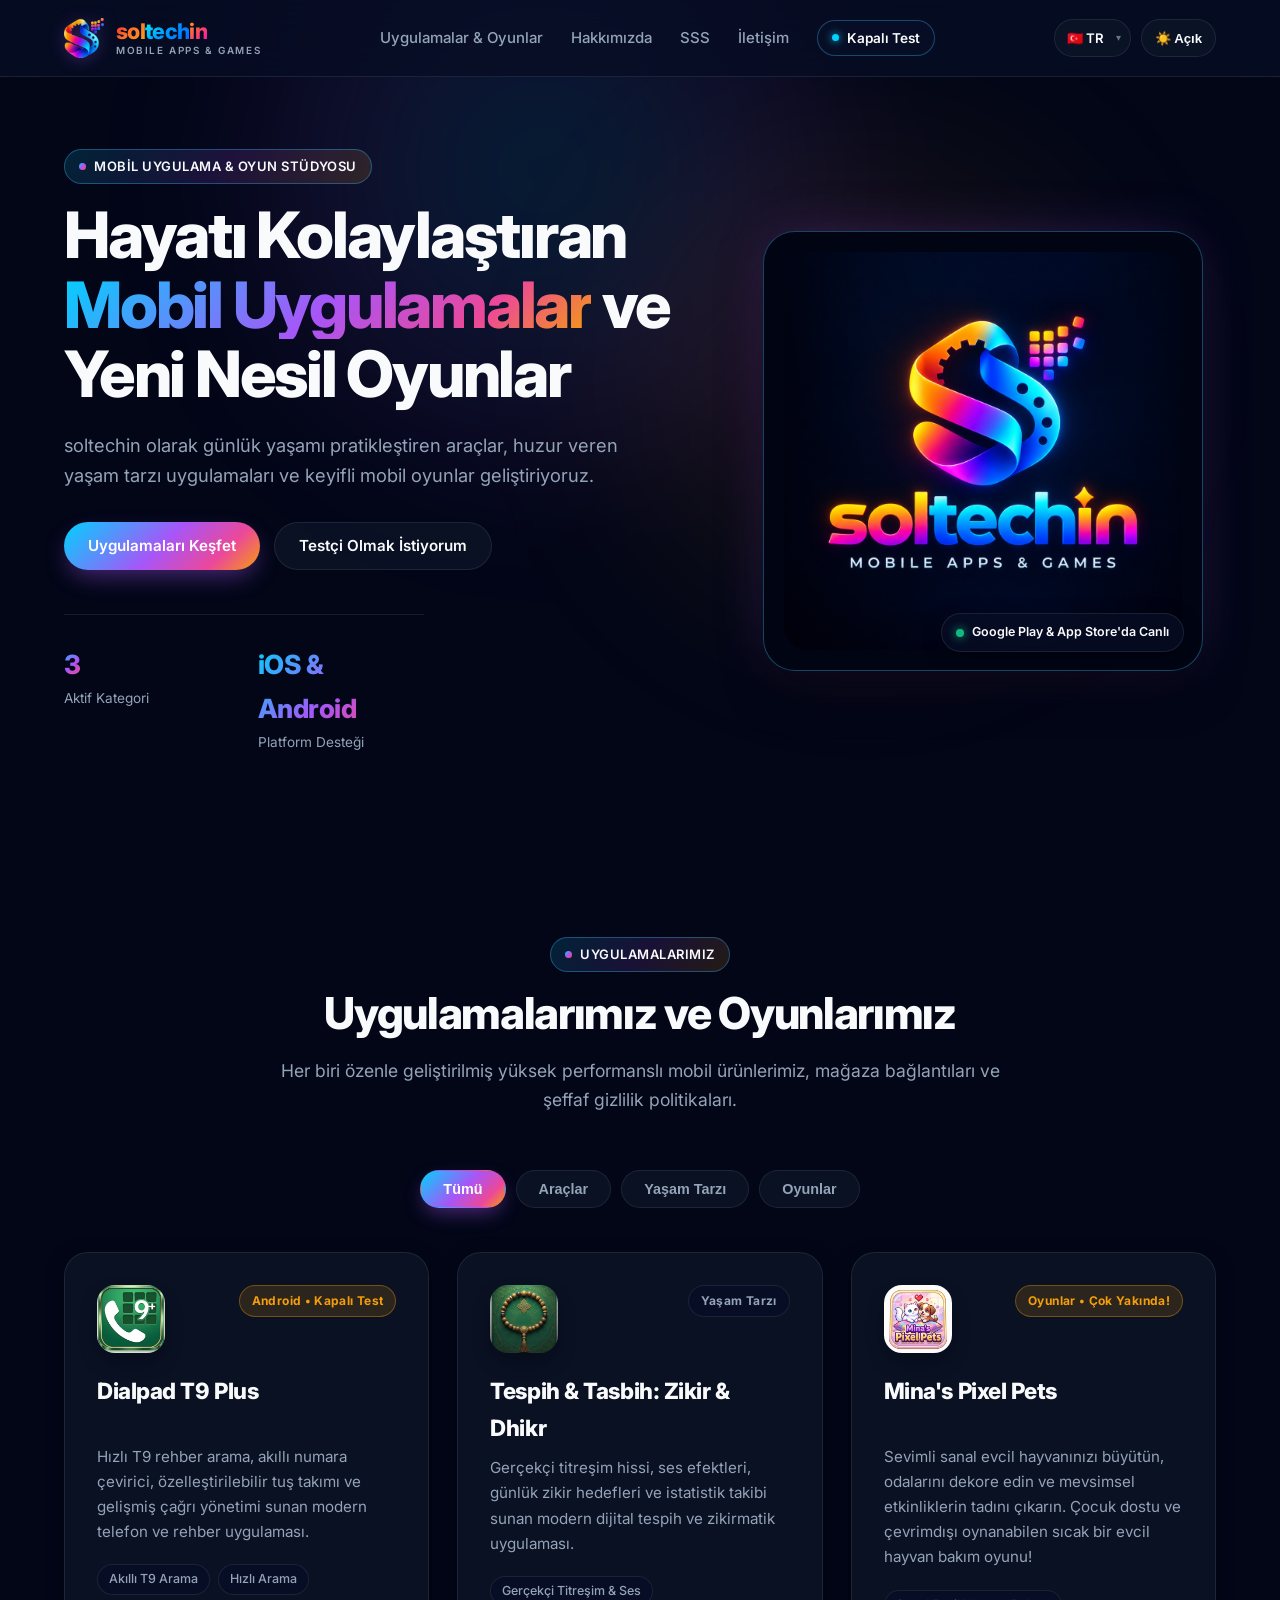
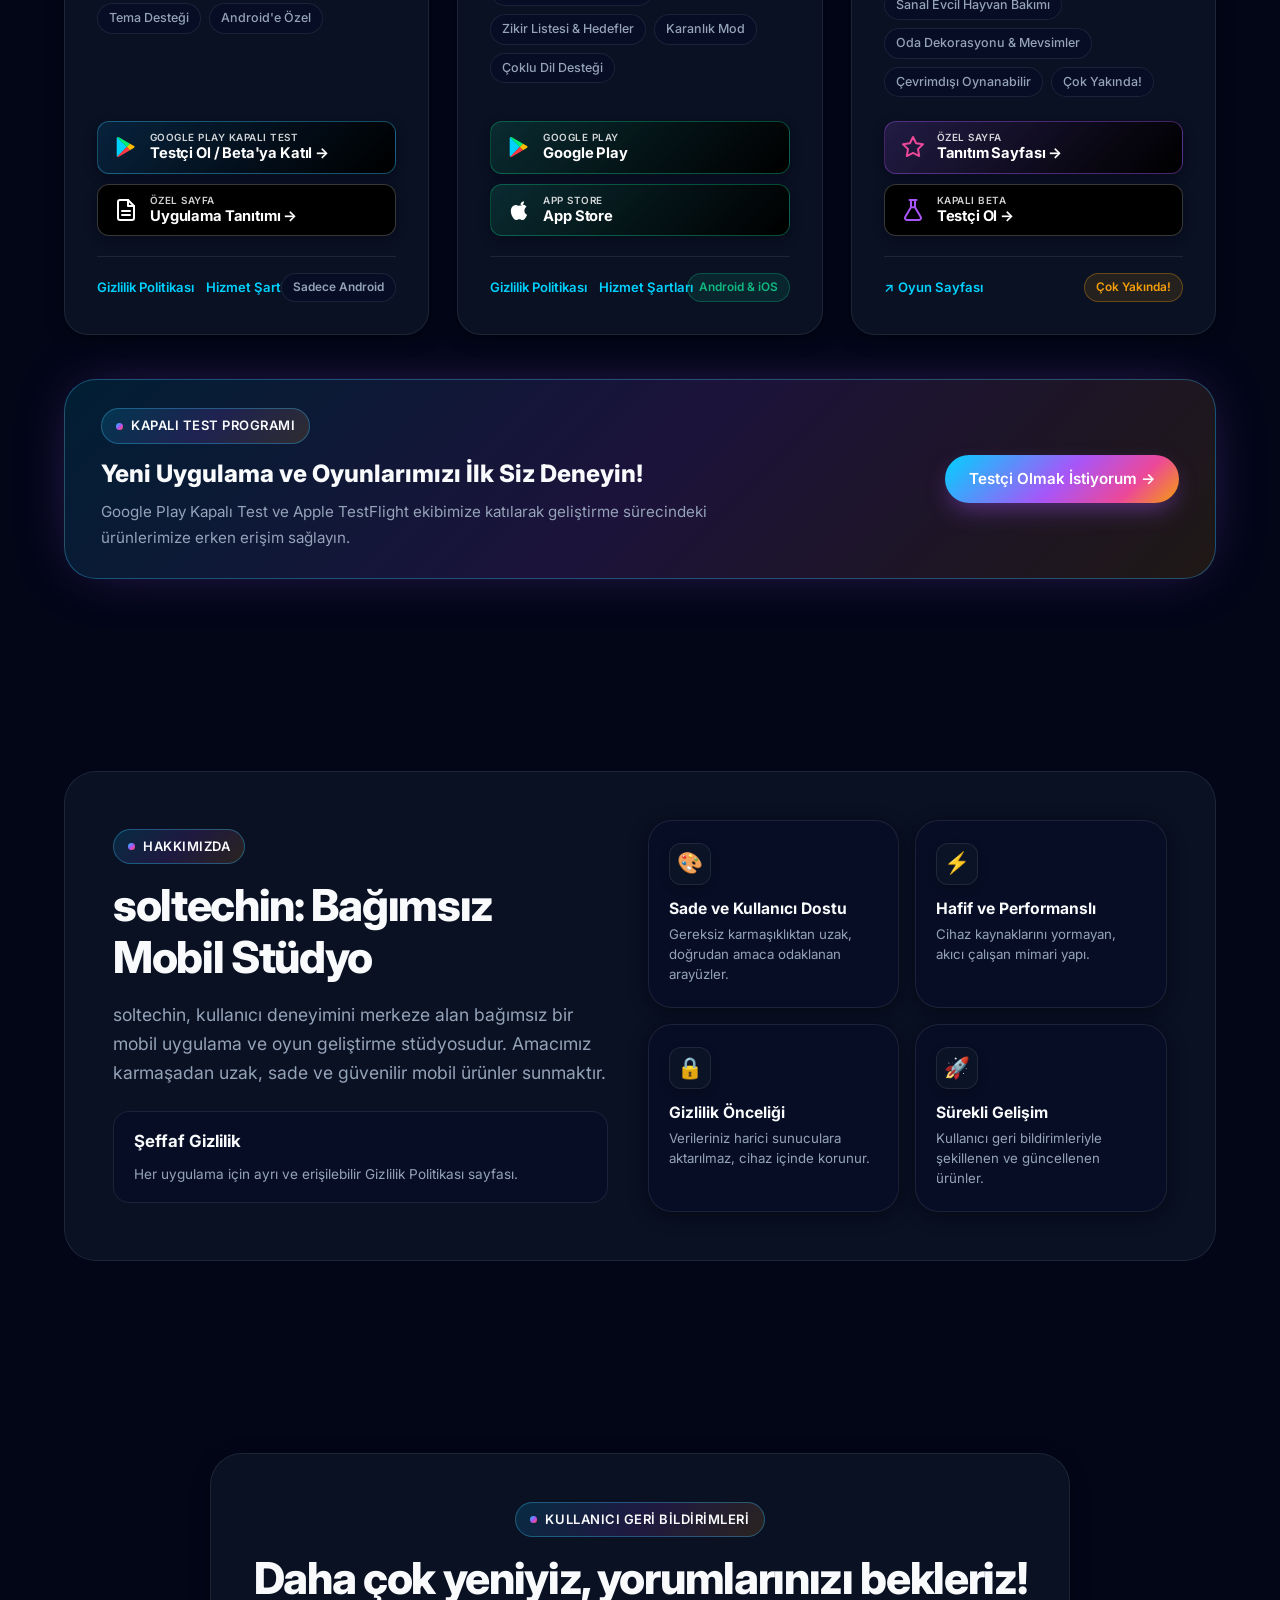
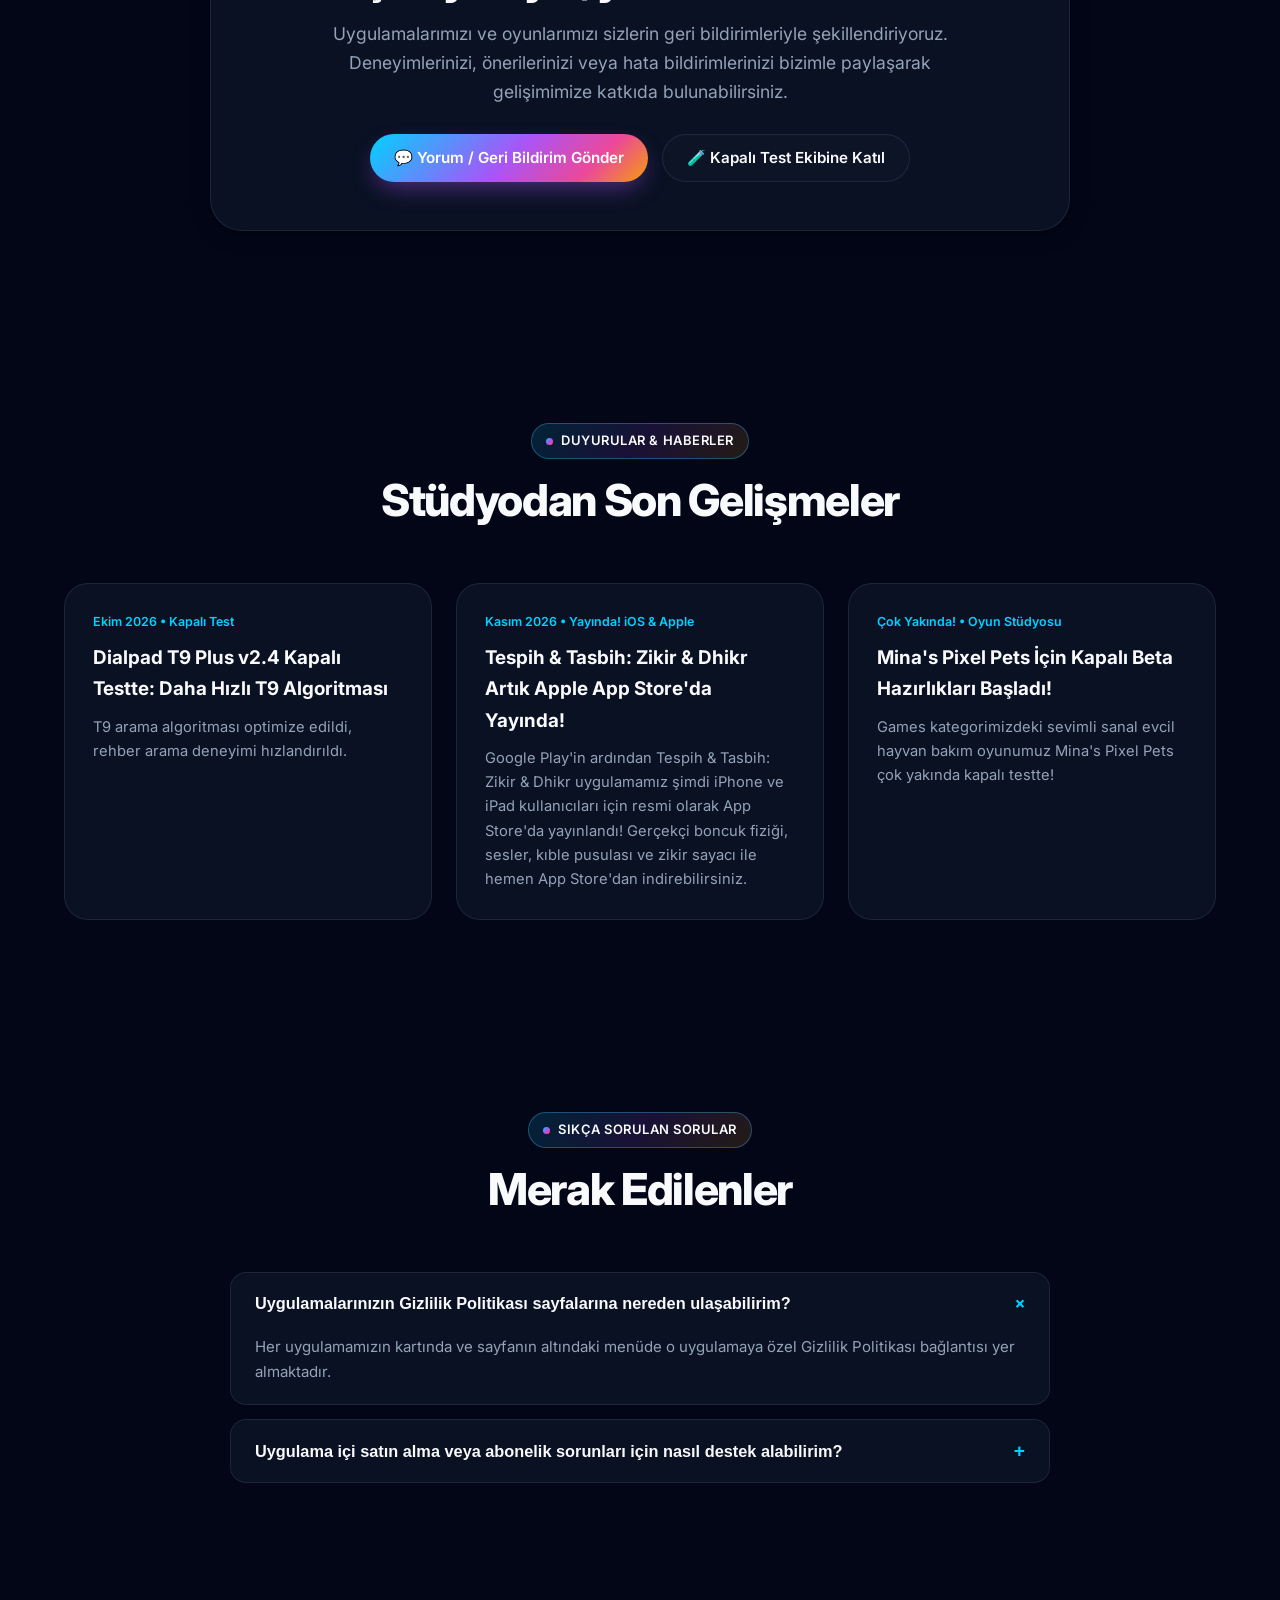
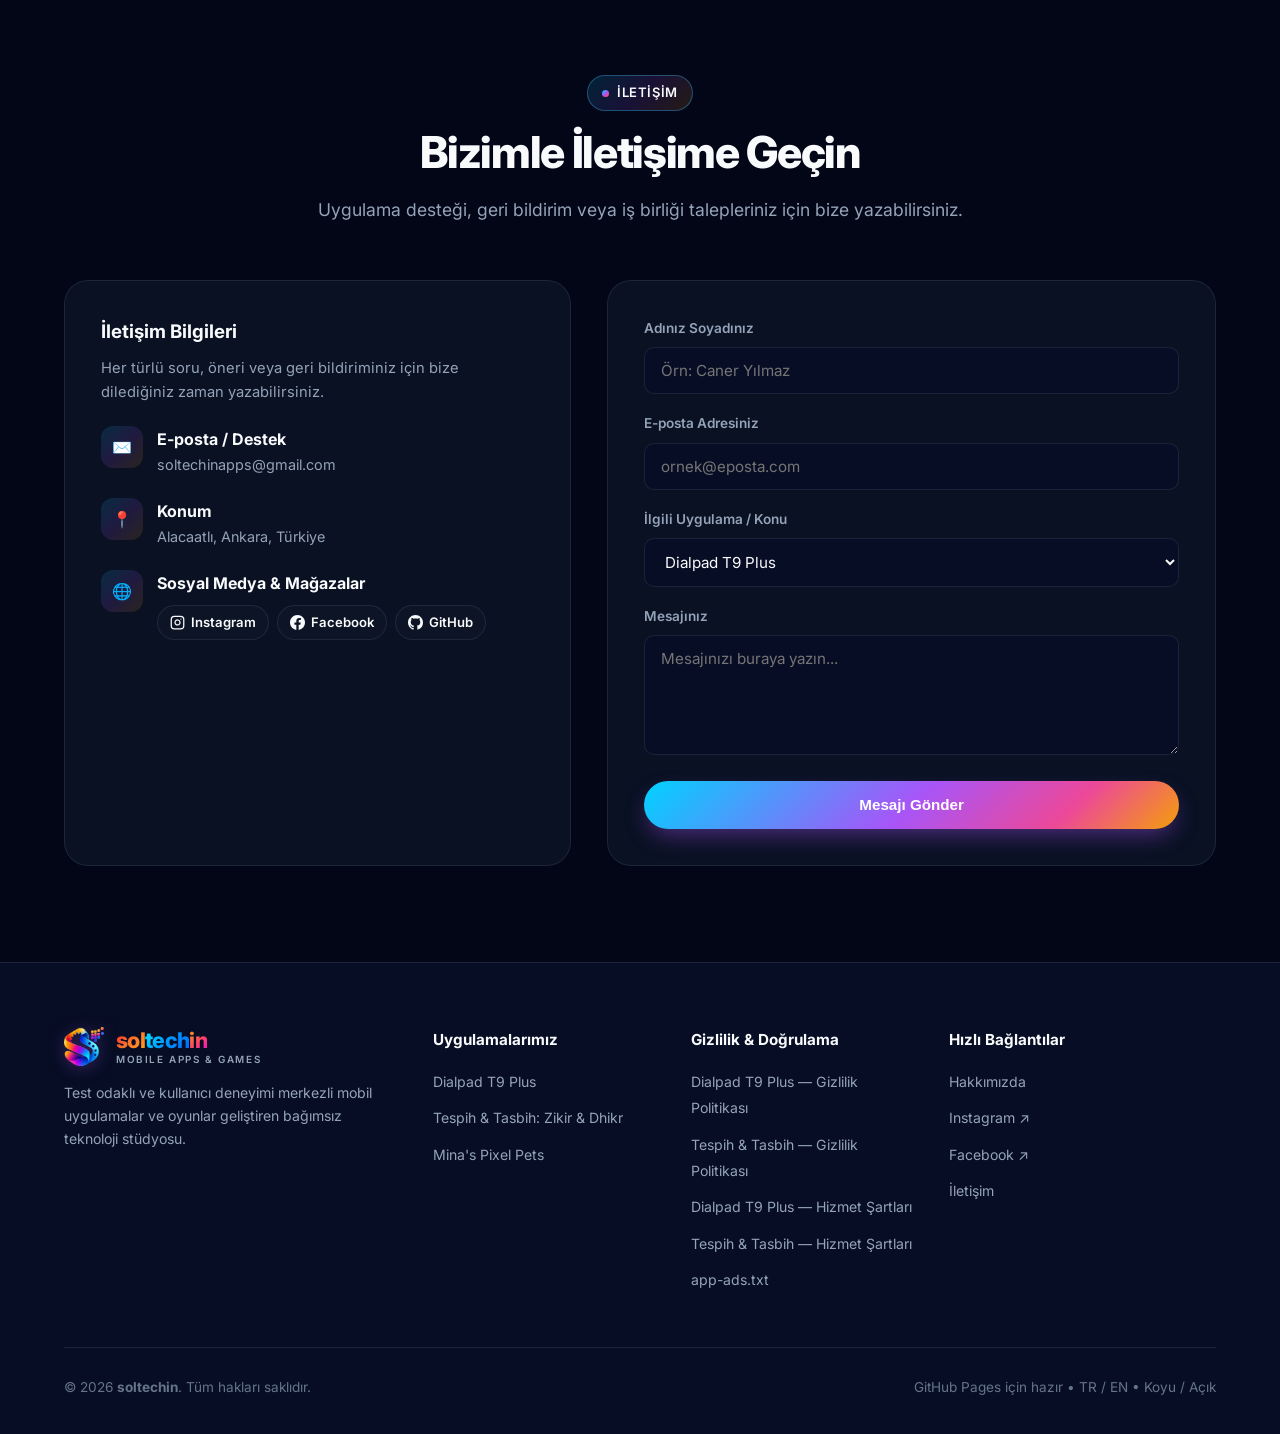
==== commit 046e9f2f: "feat(tespih): link live Apple App Store release and update showcase" ====
--- a/index.html
+++ b/index.html
@@ -10,7 +10,7 @@
   <link rel="preconnect" href="https://fonts.googleapis.com" />
   <link rel="preconnect" href="https://fonts.gstatic.com" crossorigin />
   <link href="https://fonts.googleapis.com/css2?family=Inter:wght@400;500;600;700;800&display=swap" rel="stylesheet" />
-  <link rel="stylesheet" href="assets/css/style.css?v=6" />
+  <link rel="stylesheet" href="assets/css/style.css?v=7" />
 </head>
 <body>
   <div class="ambient-glow"></div>
@@ -94,7 +94,7 @@
           />
           <div class="floating-pill">
             <span class="status-dot"></span>
-            <span data-i18n="hero.pill">Google Play'de Canlı • iOS TestFlight Beta</span>
+            <span data-i18n="hero.pill">Google Play &amp; App Store'da Canlı</span>
           </div>
         </div>
       </div>
@@ -187,7 +187,7 @@
           </div>
         </article>
 
-        <!-- 2. Lifestyle: Tespih & Tasbih: Zikir & Dhikr (Google Play Live, iOS TestFlight) -->
+        <!-- 2. Lifestyle: Tespih & Tasbih: Zikir & Dhikr (Google Play Live, Apple App Store Live) -->
         <article class="app-card" data-category="lifestyle">
           <div>
             <div class="app-card-top">
@@ -222,13 +222,13 @@
                   <span class="store-badge-main">Google Play</span>
                 </div>
               </a>
-              <a href="beta-test.html?app=tespih&platform=ios" class="store-badge">
+              <a href="https://apps.apple.com/us/app/tespih-tasbih-zikir-dhikr/id6826373879" target="_blank" rel="noopener" class="store-badge badge-accent-green">
                 <svg viewBox="0 0 24 24" fill="#ffffff" aria-hidden="true">
                   <path d="M18.71 19.5c-.83 1.24-1.71 2.45-3.05 2.47-1.34.03-1.77-.79-3.29-.79-1.53 0-2 .77-3.27.82-1.31.05-2.3-1.32-3.14-2.53C4.25 17 2.94 12.45 4.7 9.39c.87-1.52 2.43-2.48 4.12-2.51 1.28-.02 2.5.87 3.29.87.78 0 2.26-1.07 3.81-.91.65.03 2.47.26 3.64 1.98-.09.06-2.17 1.28-2.15 3.81.03 3.02 2.65 4.03 2.68 4.04-.03.07-.42 1.44-1.38 2.83M15.96 6.33c.67-.81 1.12-1.94 1-3.08-.96.04-2.13.64-2.82 1.45-.61.7-.15 1.86-1.01 2.98 1.08.08 2.16-.54 2.83-1.35"/>
                 </svg>
                 <div class="store-badge-text">
-                  <span class="store-badge-sub" style="color: #c084fc;" data-i18n="app.tespih.beta_sub">APPLE TESTFLIGHT</span>
-                  <span class="store-badge-main" data-i18n="app.tespih.beta_main">iOS Kapalı Test →</span>
+                  <span class="store-badge-sub" data-i18n="app.badge.app_store">APP STORE</span>
+                  <span class="store-badge-main" data-i18n="app.btn.appstore">App Store</span>
                 </div>
               </a>
             </div>
@@ -422,10 +422,10 @@
         </article>
 
         <article class="blog-card">
-          <span class="blog-date" data-i18n="blog.b2.date">Yakında • iOS &amp; Apple</span>
-          <h3 data-i18n="blog.b2.title">Tespih &amp; Tasbih: Zikir &amp; Dhikr Çok Yakında Apple App Store'da!</h3>
+          <span class="blog-date" data-i18n="blog.b2.date">Kasım 2026 • Yayında! iOS &amp; Apple</span>
+          <h3 data-i18n="blog.b2.title">Tespih &amp; Tasbih: Zikir &amp; Dhikr Artık Apple App Store'da Yayında!</h3>
           <p data-i18n="blog.b2.desc">
-            Android'de yayında olan Tespih &amp; Tasbih: Zikir &amp; Dhikr uygulamamız, çok yakında iPhone ve iPad kullanıcıları için App Store'da yerini alacak. Apple TestFlight kapalı test sürecimize katılarak erken erişim sağlayabilirsiniz.
+            Google Play'in ardından Tespih &amp; Tasbih: Zikir &amp; Dhikr uygulamamız şimdi iPhone ve iPad kullanıcıları için resmi olarak App Store'da yayınlandı! Gerçekçi boncuk fiziği, sesler, kıble pusulası ve zikir sayacı ile hemen App Store'dan indirebilirsiniz.
           </p>
         </article>
 
@@ -632,6 +632,6 @@
     </div>
   </footer>
 
-  <script src="assets/js/main.js?v=6"></script>
+  <script src="assets/js/main.js?v=7"></script>
 </body>
 </html>
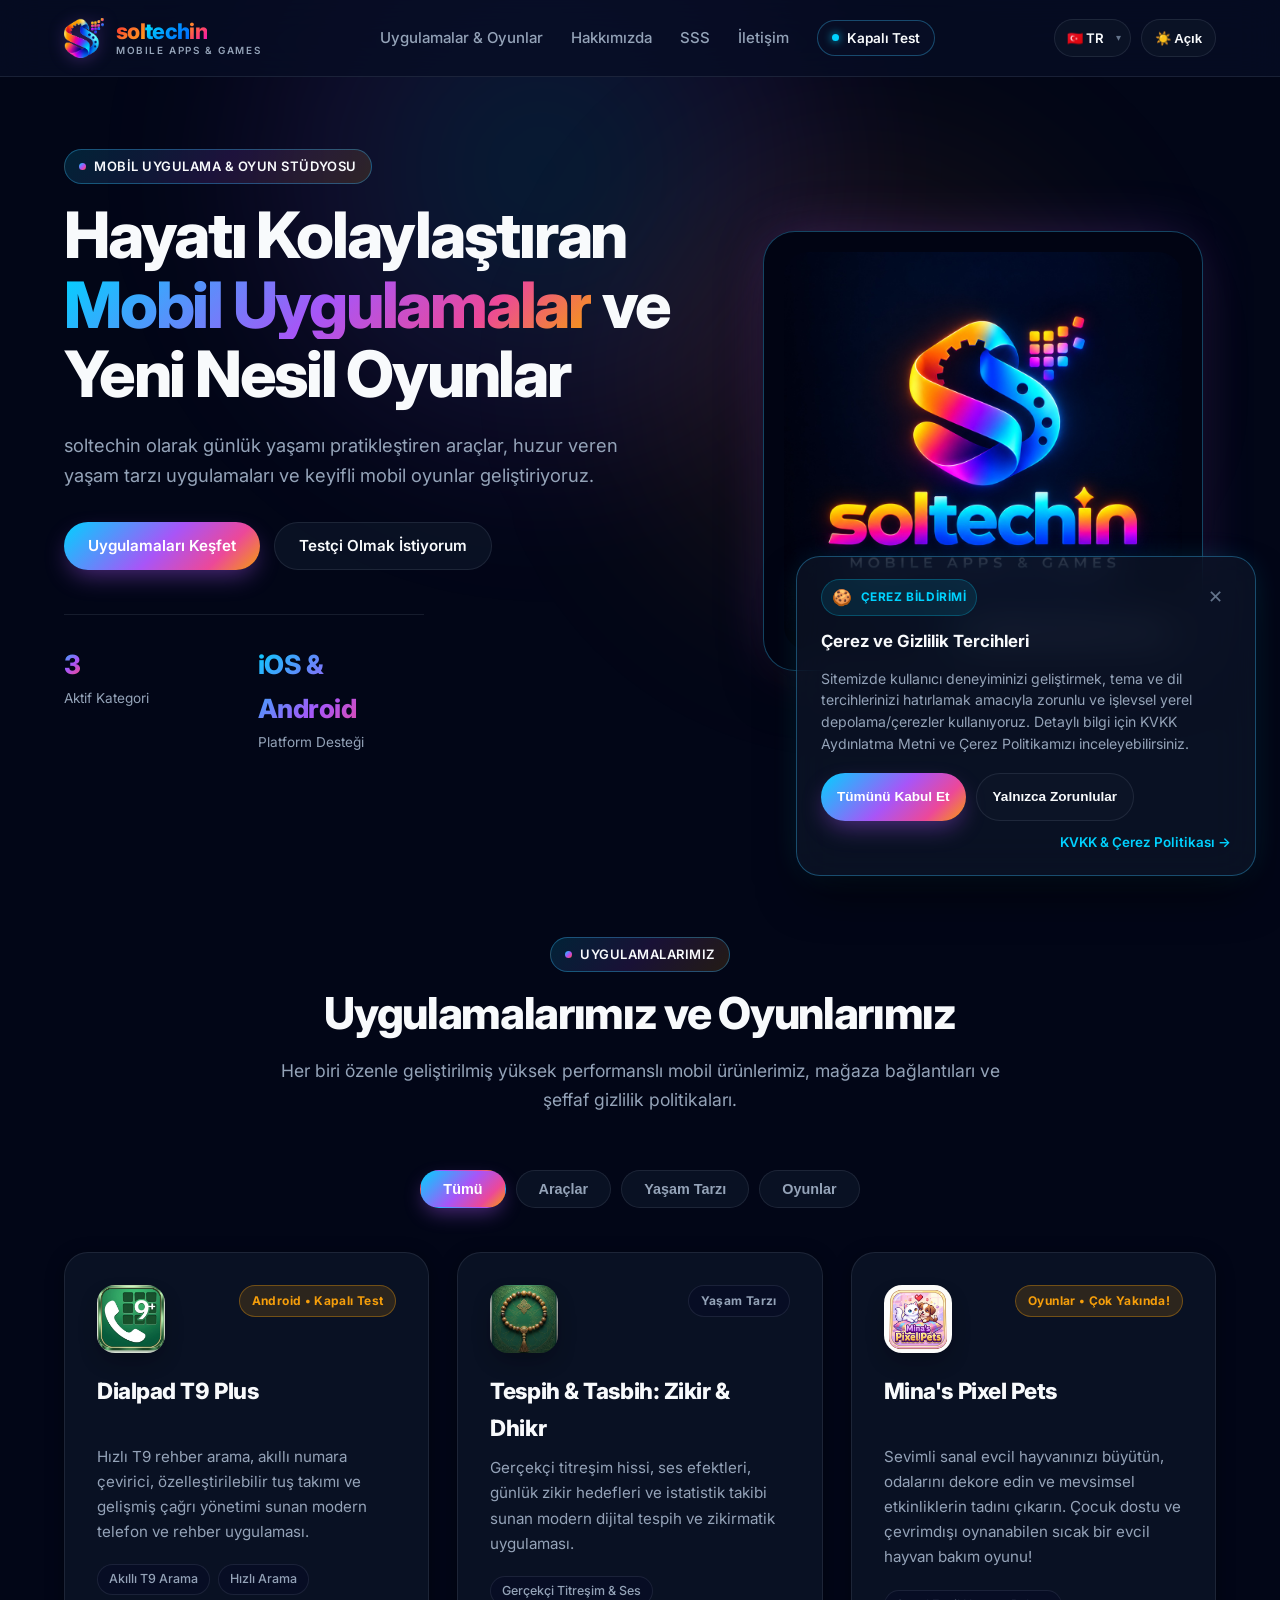
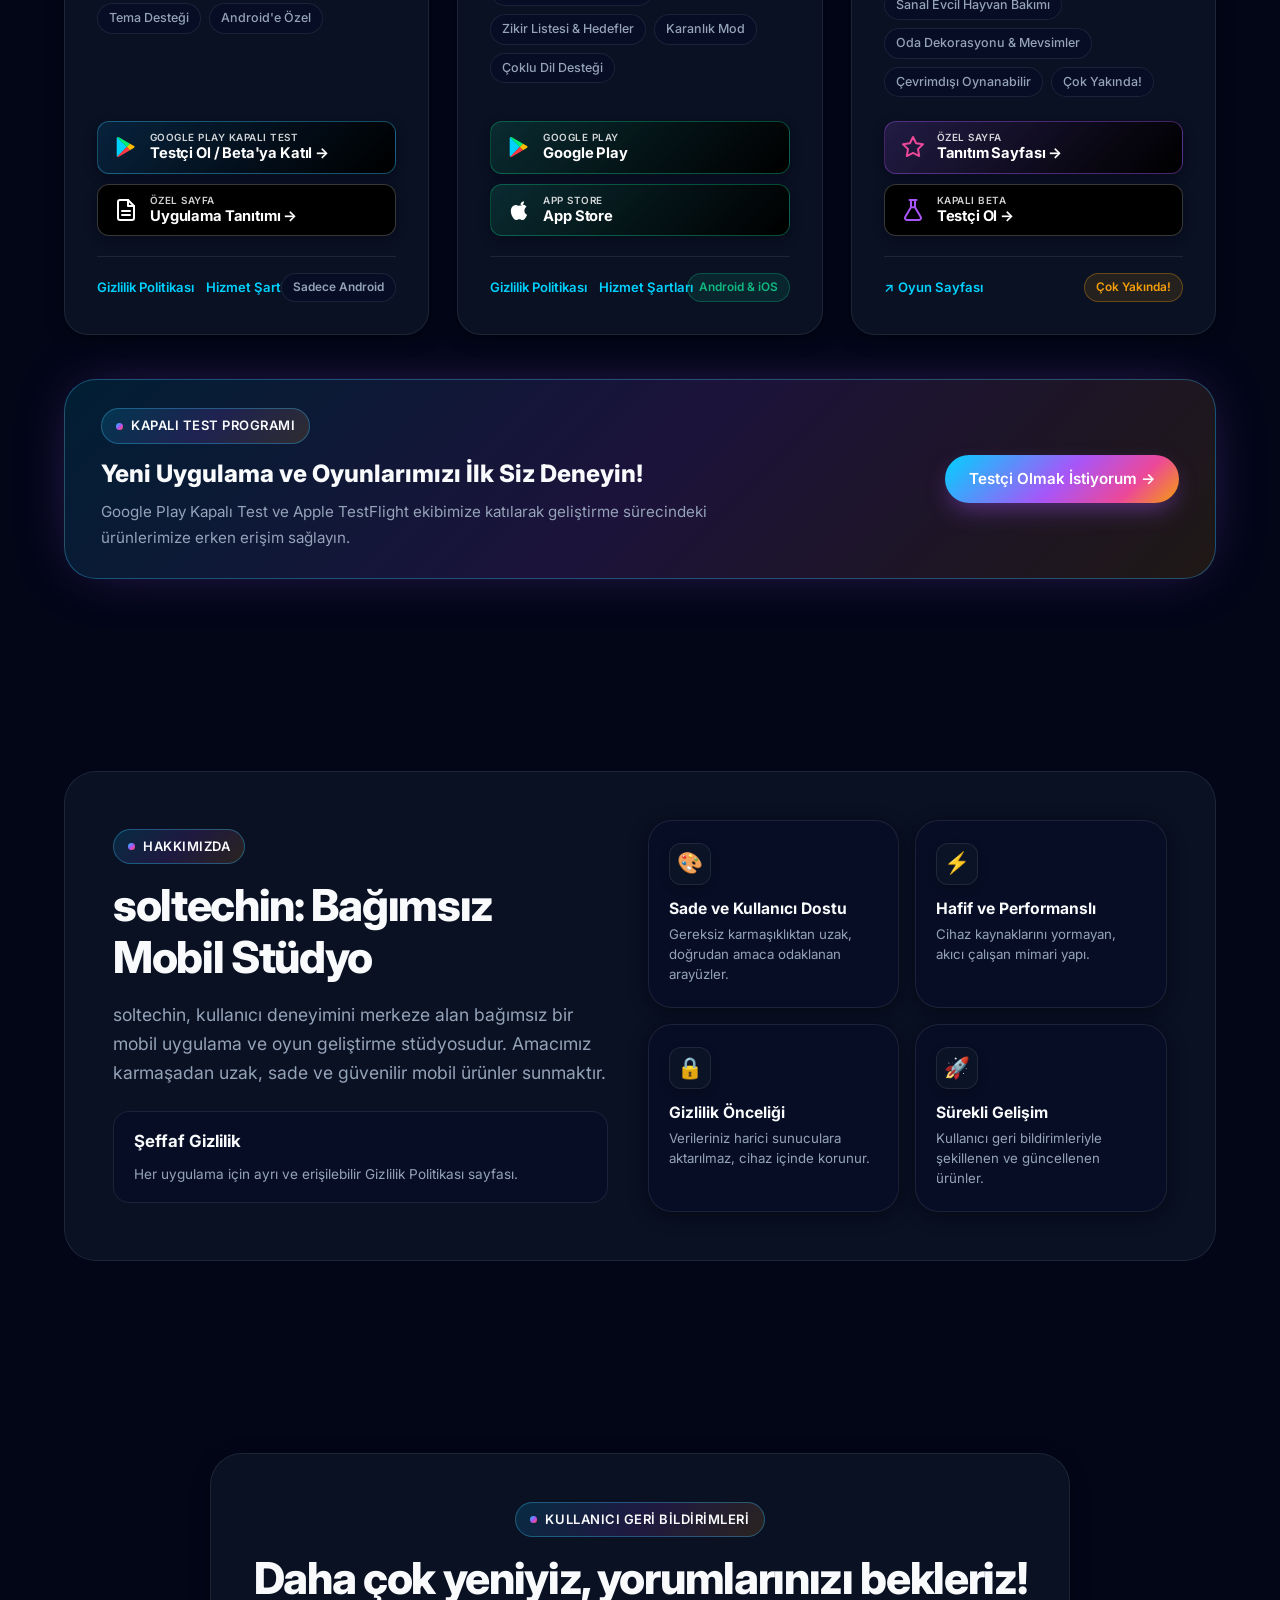
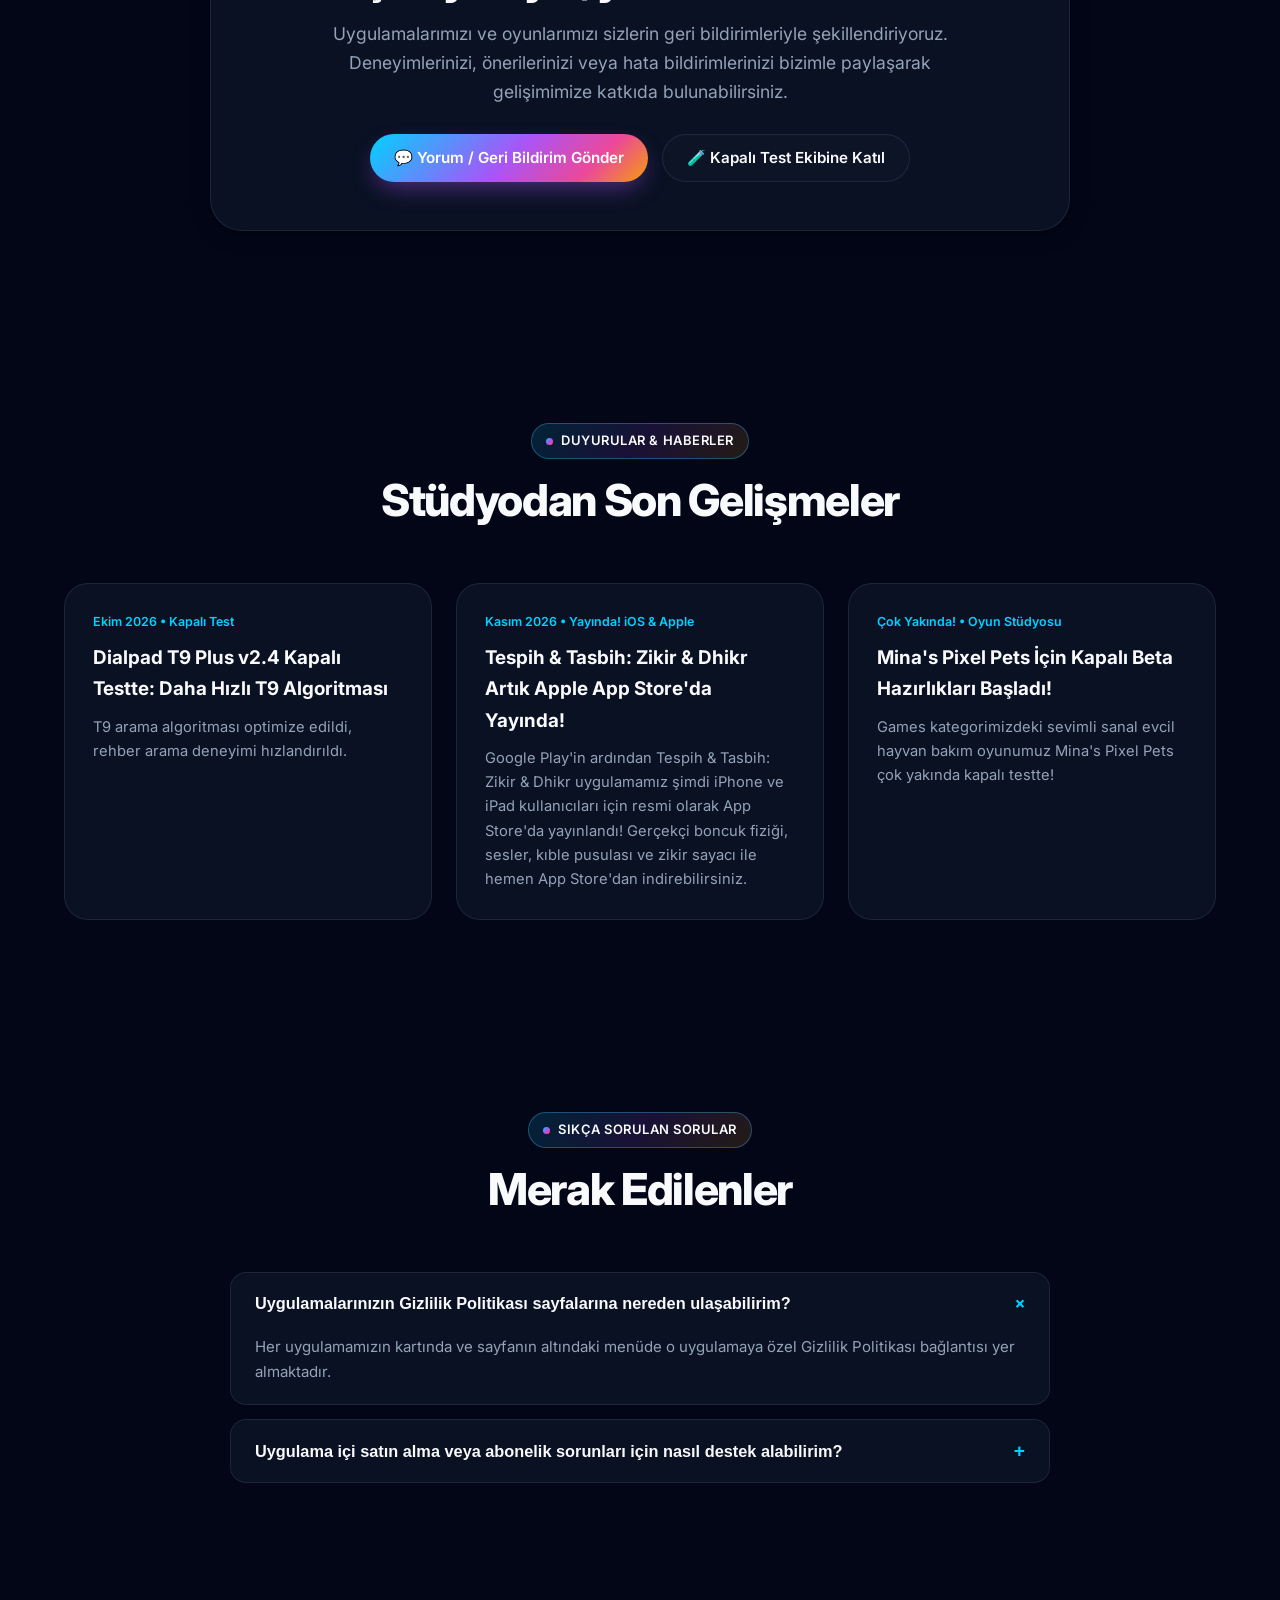
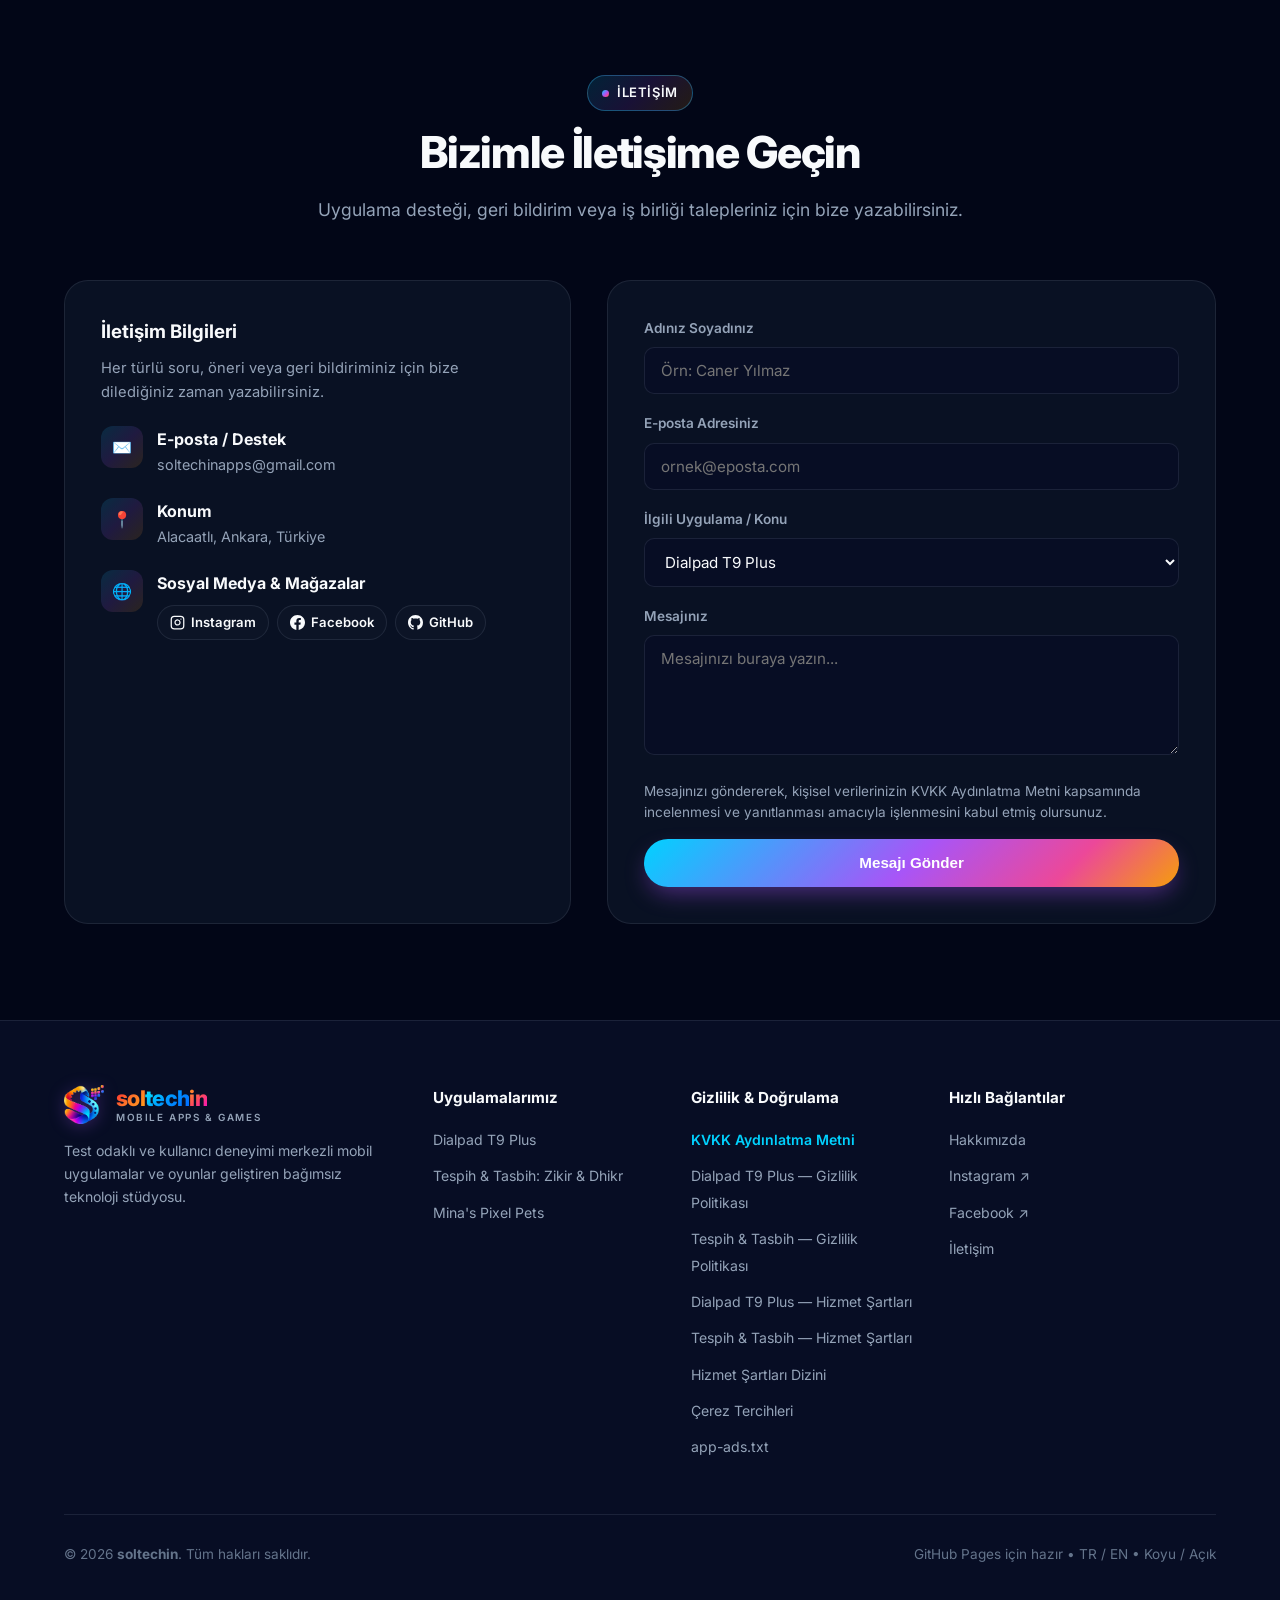
==== commit e9a9a3a0: "feat(legal): add comprehensive KVKK text, cookie policy, and cookie consent banner" ====
--- a/index.html
+++ b/index.html
@@ -1,6 +1,13 @@
 <!DOCTYPE html>
 <html lang="tr" data-theme="dark">
 <head>
+  <!-- Google tag (gtag.js) -->
+  <script async src="https://www.googletagmanager.com/gtm.js?id=GTM-N96SBWG2"></script>
+  <script>
+    window.dataLayer = window.dataLayer || [];
+    function gtag(){dataLayer.push(arguments);}
+    gtag('js', new Date());
+  </script>
   <meta name="google-site-verification" content="Hm6sdgpVbzs0E8lmsZ9-DydbkFanm_SZz1u7_OBSzvU" />
   <meta charset="UTF-8" />
   <meta name="viewport" content="width=device-width, initial-scale=1.0" />
@@ -10,7 +17,7 @@
   <link rel="preconnect" href="https://fonts.googleapis.com" />
   <link rel="preconnect" href="https://fonts.gstatic.com" crossorigin />
   <link href="https://fonts.googleapis.com/css2?family=Inter:wght@400;500;600;700;800&display=swap" rel="stylesheet" />
-  <link rel="stylesheet" href="assets/css/style.css?v=7" />
+  <link rel="stylesheet" href="assets/css/style.css?v=8" />
 </head>
 <body>
   <div class="ambient-glow"></div>
@@ -567,6 +574,11 @@
               <label data-i18n="contact.form.msg">Mesajınız</label>
               <textarea class="form-control" name="Mesaj" required placeholder="Mesajınızı buraya yazın..." data-i18n-placeholder="contact.form.msg_ph"></textarea>
             </div>
+            <p class="form-kvkk-note">
+              <span data-i18n="contact.kvkk_note">
+                Mesajınızı göndererek, kişisel verilerinizin <a href="kvkk/index.html" target="_blank">KVKK Aydınlatma Metni</a> kapsamında incelenmesi ve yanıtlanması amacıyla işlenmesini kabul etmiş olursunuz.
+              </span>
+            </p>
             <button type="submit" class="btn btn-primary" style="width: 100%;" data-i18n="contact.form.submit">
               Mesajı Gönder
             </button>
@@ -606,10 +618,13 @@
         <div class="footer-col">
           <h4 data-i18n="footer.col.legal">Gizlilik &amp; Doğrulama</h4>
           <ul>
+            <li><a href="kvkk/index.html" style="color: var(--brand-cyan); font-weight: 600;" data-i18n="footer.legal.kvkk">KVKK Aydınlatma Metni</a></li>
             <li><a href="https://soltechin.github.io/privacy-policies/dialt9plus/" data-i18n="footer.privacy.dialpad">Dialpad T9 Plus — Gizlilik Politikası</a></li>
             <li><a href="https://soltechin.github.io/privacy-policies/" data-i18n="footer.privacy.tespih">Tespih &amp; Tasbih — Gizlilik Politikası</a></li>
             <li><a href="terms/dialpad-t9-plus/index.html">Dialpad T9 Plus — Hizmet Şartları</a></li>
             <li><a href="terms/tespih-tasbih/index.html">Tespih &amp; Tasbih — Hizmet Şartları</a></li>
+            <li><a href="terms/index.html">Hizmet Şartları Dizini</a></li>
+            <li><a href="#cookie-settings" data-open-cookie-settings data-i18n="footer.legal.cookies">Çerez Tercihleri</a></li>
             <li><a href="app-ads.txt">app-ads.txt</a></li>
           </ul>
         </div>
@@ -632,6 +647,6 @@
     </div>
   </footer>
 
-  <script src="assets/js/main.js?v=7"></script>
+  <script src="assets/js/main.js?v=8"></script>
 </body>
 </html>
--- a/assets/css/style.css
+++ b/assets/css/style.css
@@ -1891,3 +1891,168 @@
     grid-template-columns: 1fr;
   }
 }
+
+/* ==========================================================================
+   KVKK Legal Notes & Cookie Banner
+   ========================================================================== */
+.form-kvkk-note {
+  font-size: 0.85rem;
+  color: var(--text-secondary);
+  line-height: 1.55;
+  margin: 12px 0 16px;
+}
+
+.form-kvkk-note a {
+  color: var(--brand-cyan);
+  text-decoration: underline;
+  text-underline-offset: 3px;
+  transition: opacity 0.2s ease;
+}
+
+.form-kvkk-note a:hover {
+  opacity: 0.8;
+}
+
+.cookie-banner {
+  display: none;
+  position: fixed;
+  bottom: 24px;
+  right: 24px;
+  max-width: 460px;
+  width: calc(100% - 48px);
+  z-index: 99999;
+  background: var(--bg-card);
+  backdrop-filter: blur(20px);
+  -webkit-backdrop-filter: blur(20px);
+  border: 1px solid var(--border-highlight);
+  border-radius: var(--radius-lg);
+  box-shadow: var(--shadow-lg), 0 0 32px -8px rgba(0, 210, 255, 0.22);
+  transform: translateY(30px);
+  opacity: 0;
+  transition: transform 0.35s cubic-bezier(0.16, 1, 0.3, 1), opacity 0.35s ease;
+  pointer-events: none;
+}
+
+.cookie-banner.visible {
+  transform: translateY(0);
+  opacity: 1;
+  pointer-events: auto;
+}
+
+.cookie-banner-inner {
+  padding: 22px 24px;
+  display: flex;
+  flex-direction: column;
+  gap: 12px;
+}
+
+.cookie-banner-header {
+  display: flex;
+  align-items: center;
+  justify-content: space-between;
+}
+
+.cookie-badge-pill {
+  display: inline-flex;
+  align-items: center;
+  gap: 8px;
+  font-size: 0.74rem;
+  font-weight: 700;
+  letter-spacing: 0.05em;
+  text-transform: uppercase;
+  color: var(--brand-cyan);
+  background: rgba(0, 210, 255, 0.1);
+  padding: 4px 10px;
+  border-radius: var(--radius-full);
+  border: 1px solid rgba(0, 210, 255, 0.25);
+}
+
+.cookie-icon {
+  font-size: 1rem;
+}
+
+.cookie-close-btn {
+  background: none;
+  border: none;
+  color: var(--text-muted);
+  font-size: 1.15rem;
+  cursor: pointer;
+  padding: 4px 8px;
+  border-radius: var(--radius-sm);
+  transition: var(--transition);
+  line-height: 1;
+}
+
+.cookie-close-btn:hover {
+  color: var(--text-primary);
+  background: var(--bg-card-hover);
+}
+
+.cookie-banner-title {
+  font-size: 1.05rem;
+  font-weight: 700;
+  color: var(--text-primary);
+  margin: 0;
+}
+
+.cookie-banner-desc {
+  font-size: 0.88rem;
+  color: var(--text-secondary);
+  line-height: 1.55;
+  margin: 0;
+}
+
+.cookie-banner-actions {
+  display: flex;
+  flex-wrap: wrap;
+  align-items: center;
+  gap: 10px;
+  margin-top: 6px;
+}
+
+.cookie-banner-actions .btn-sm {
+  padding: 8px 16px;
+  font-size: 0.85rem;
+  border-radius: var(--radius-full);
+}
+
+.cookie-policy-link {
+  font-size: 0.84rem;
+  color: var(--brand-cyan);
+  text-decoration: none;
+  font-weight: 600;
+  margin-left: auto;
+  transition: opacity 0.2s ease;
+}
+
+.cookie-policy-link:hover {
+  text-decoration: underline;
+  opacity: 0.85;
+}
+
+@media (max-width: 640px) {
+  .cookie-banner {
+    bottom: 16px;
+    right: 16px;
+    left: 16px;
+    width: auto;
+    max-width: none;
+  }
+  .cookie-banner-inner {
+    padding: 18px;
+  }
+  .cookie-banner-actions {
+    flex-direction: column;
+    align-items: stretch;
+  }
+  .cookie-banner-actions .btn {
+    width: 100%;
+    justify-content: center;
+  }
+  .cookie-policy-link {
+    margin-left: 0;
+    text-align: center;
+    padding-top: 4px;
+  }
+}
+
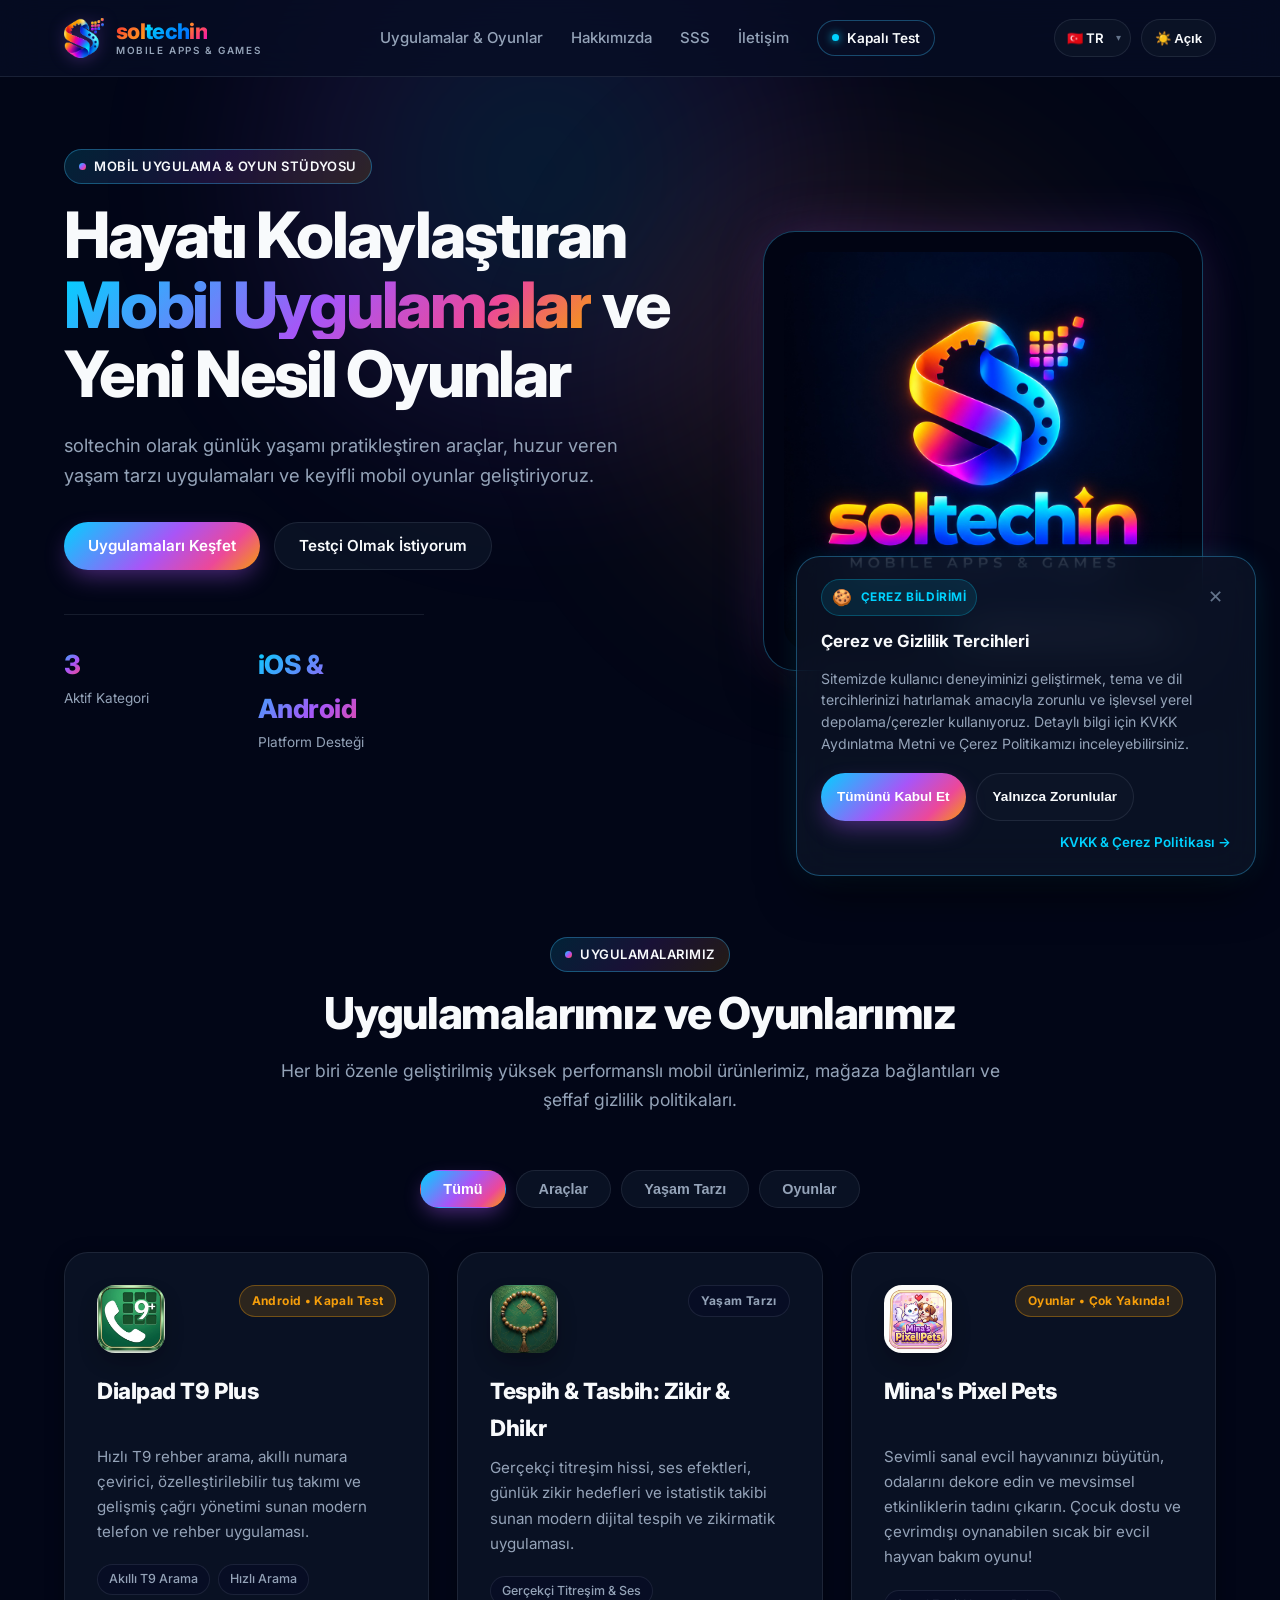
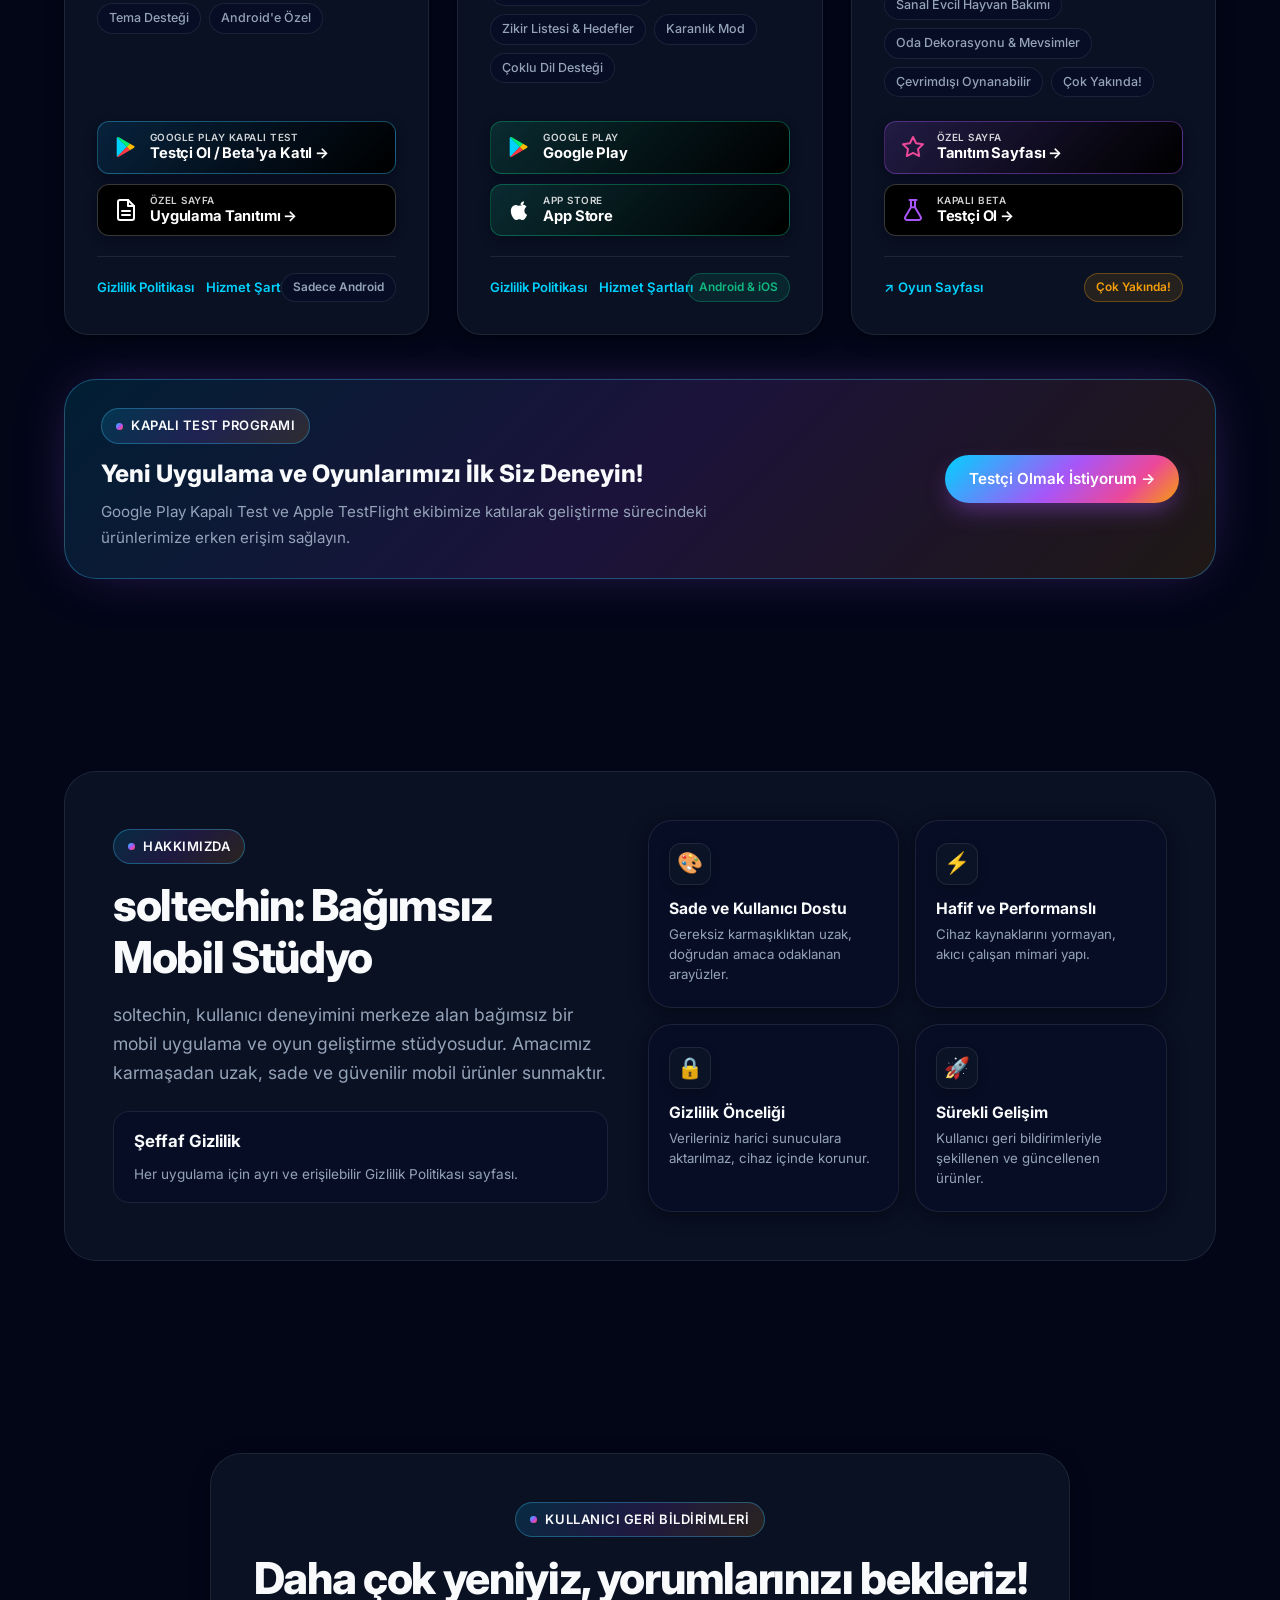
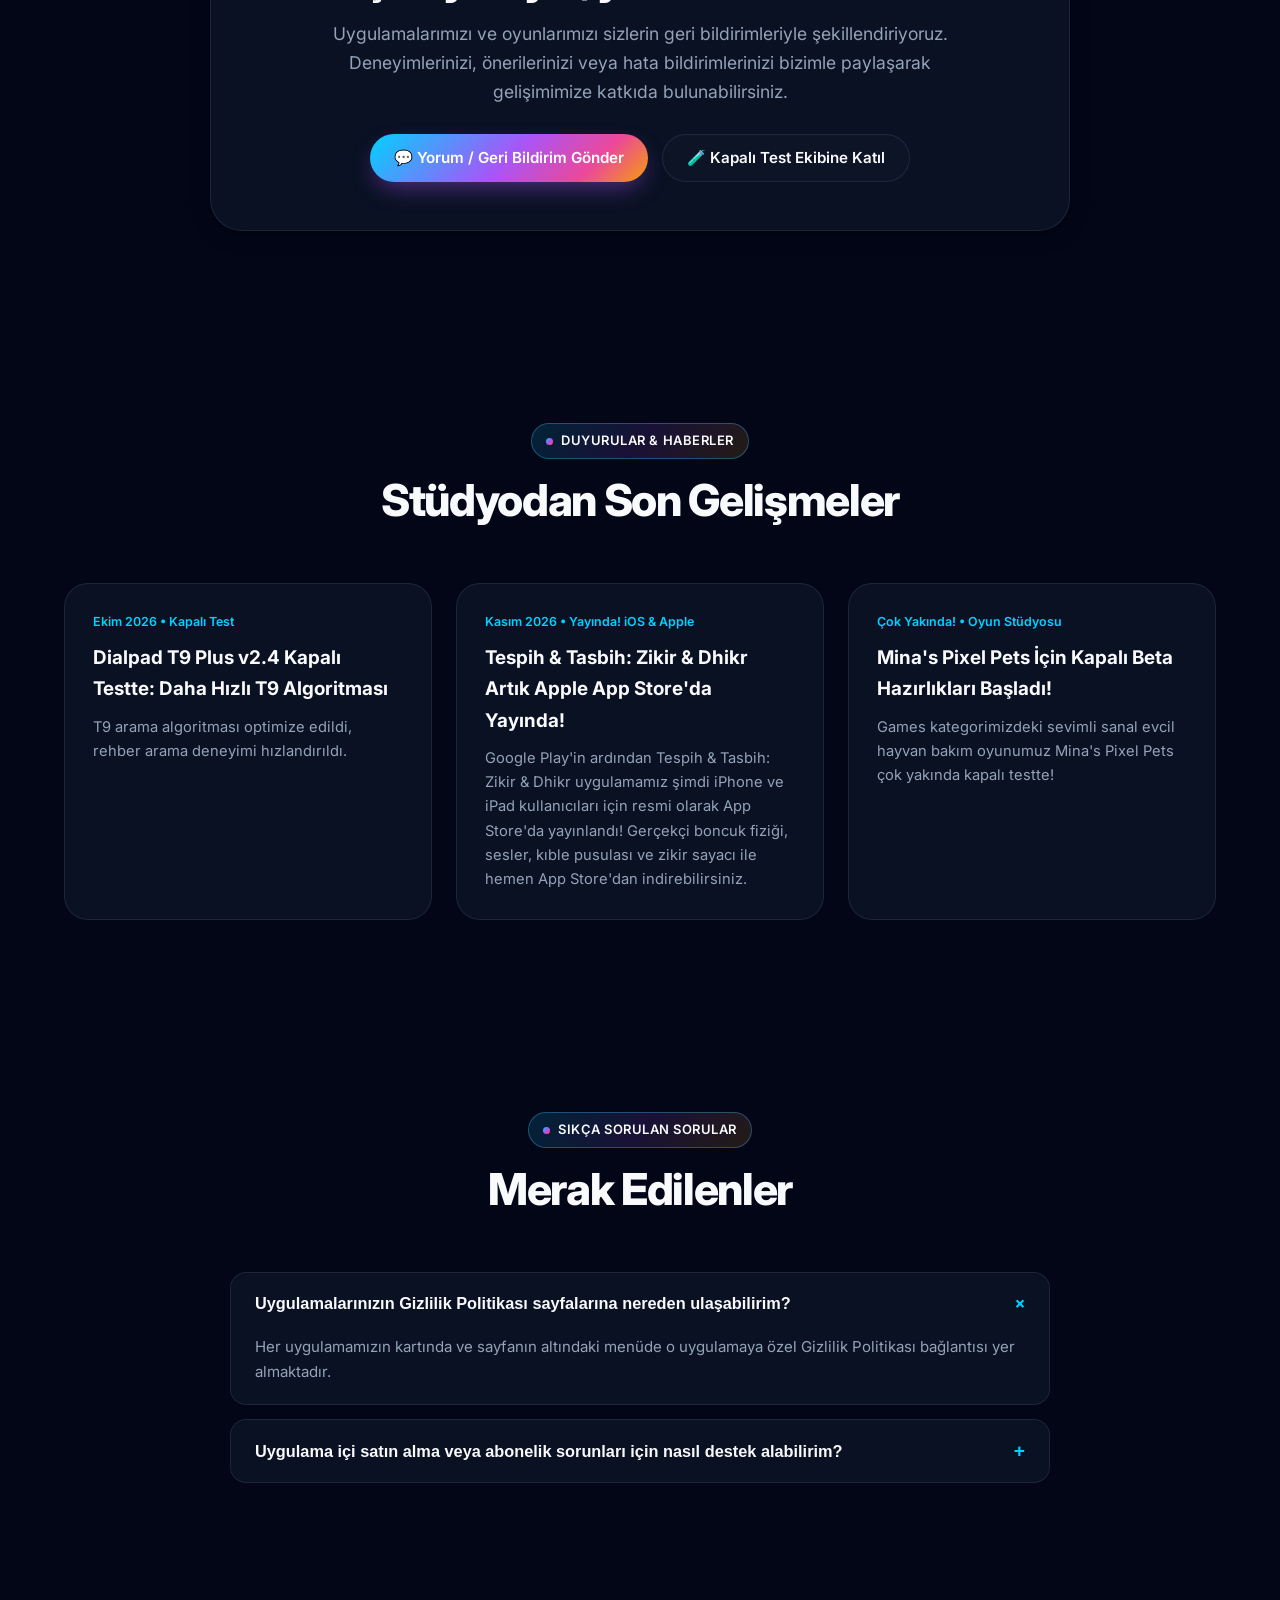
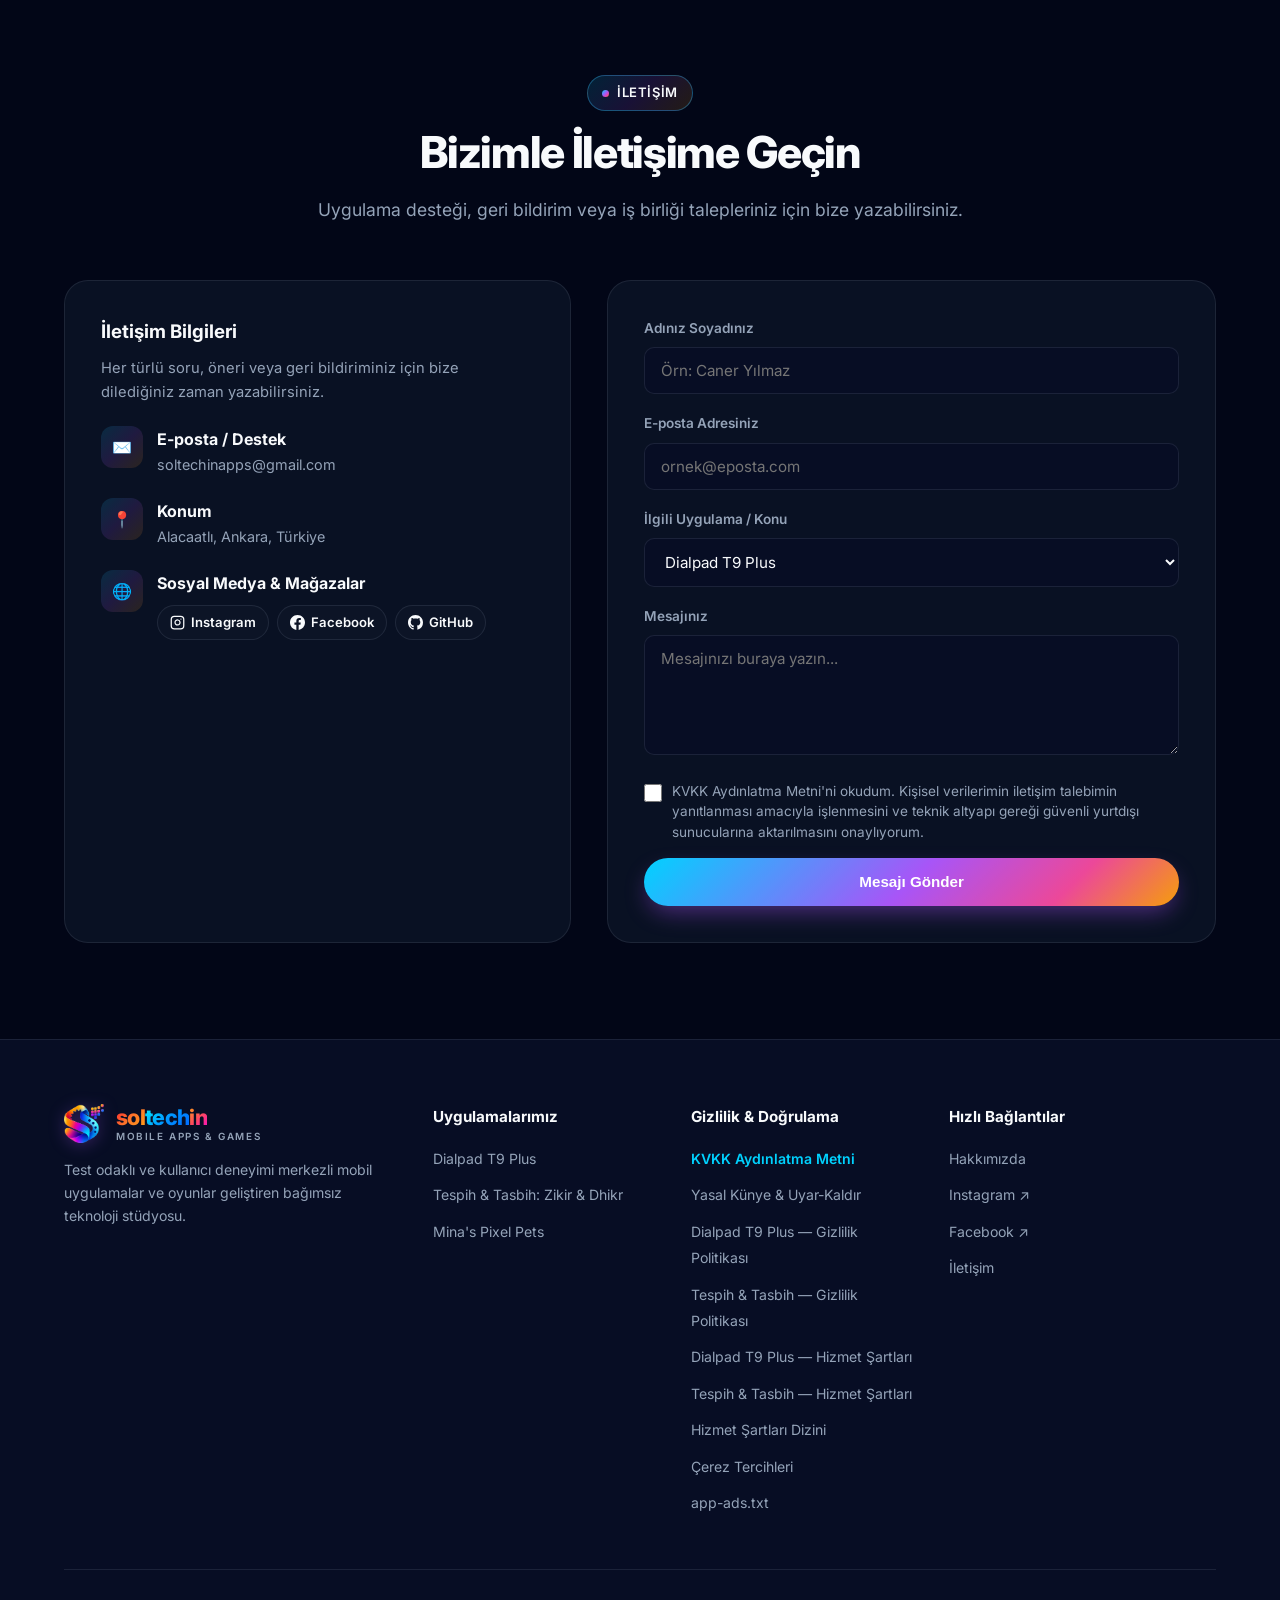
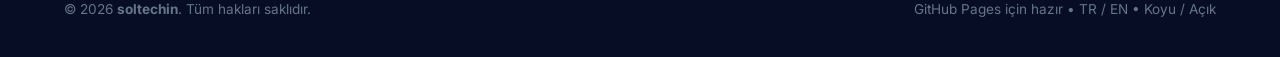
==== commit dbafd793: "feat(compliance): add statutory imprint (5651 SK), notice-and-takedown procedure, VERBIS exemption, " ====
--- a/index.html
+++ b/index.html
@@ -574,11 +574,14 @@
               <label data-i18n="contact.form.msg">Mesajınız</label>
               <textarea class="form-control" name="Mesaj" required placeholder="Mesajınızı buraya yazın..." data-i18n-placeholder="contact.form.msg_ph"></textarea>
             </div>
-            <p class="form-kvkk-note">
-              <span data-i18n="contact.kvkk_note">
-                Mesajınızı göndererek, kişisel verilerinizin <a href="kvkk/index.html" target="_blank">KVKK Aydınlatma Metni</a> kapsamında incelenmesi ve yanıtlanması amacıyla işlenmesini kabul etmiş olursunuz.
-              </span>
-            </p>
+            <div class="form-check" style="display: flex; align-items: flex-start; gap: 10px; margin: 14px 0 16px;">
+              <input type="checkbox" id="kvkkConsentCheck" name="KVKK_ve_Yurtdisi_Aktarim_Onayi" required style="margin-top: 3px; accent-color: var(--brand-cyan); width: 18px; height: 18px; cursor: pointer; flex-shrink: 0;" />
+              <label for="kvkkConsentCheck" style="font-size: 0.85rem; color: var(--text-secondary); cursor: pointer; line-height: 1.5;">
+                <span data-i18n="contact.form.consent">
+                  <a href="kvkk/index.html" target="_blank" style="color: var(--brand-cyan); text-decoration: underline;">KVKK Aydınlatma Metni</a>'ni okudum. Kişisel verilerimin iletişim talebimin yanıtlanması amacıyla işlenmesini ve teknik altyapı gereği güvenli yurtdışı sunucularına aktarılmasını onaylıyorum.
+                </span>
+              </label>
+            </div>
             <button type="submit" class="btn btn-primary" style="width: 100%;" data-i18n="contact.form.submit">
               Mesajı Gönder
             </button>
@@ -619,6 +622,7 @@
           <h4 data-i18n="footer.col.legal">Gizlilik &amp; Doğrulama</h4>
           <ul>
             <li><a href="kvkk/index.html" style="color: var(--brand-cyan); font-weight: 600;" data-i18n="footer.legal.kvkk">KVKK Aydınlatma Metni</a></li>
+            <li><a href="kunye/index.html" data-i18n="footer.legal.imprint">Yasal Künye &amp; Uyar-Kaldır</a></li>
             <li><a href="https://soltechin.github.io/privacy-policies/dialt9plus/" data-i18n="footer.privacy.dialpad">Dialpad T9 Plus — Gizlilik Politikası</a></li>
             <li><a href="https://soltechin.github.io/privacy-policies/" data-i18n="footer.privacy.tespih">Tespih &amp; Tasbih — Gizlilik Politikası</a></li>
             <li><a href="terms/dialpad-t9-plus/index.html">Dialpad T9 Plus — Hizmet Şartları</a></li>
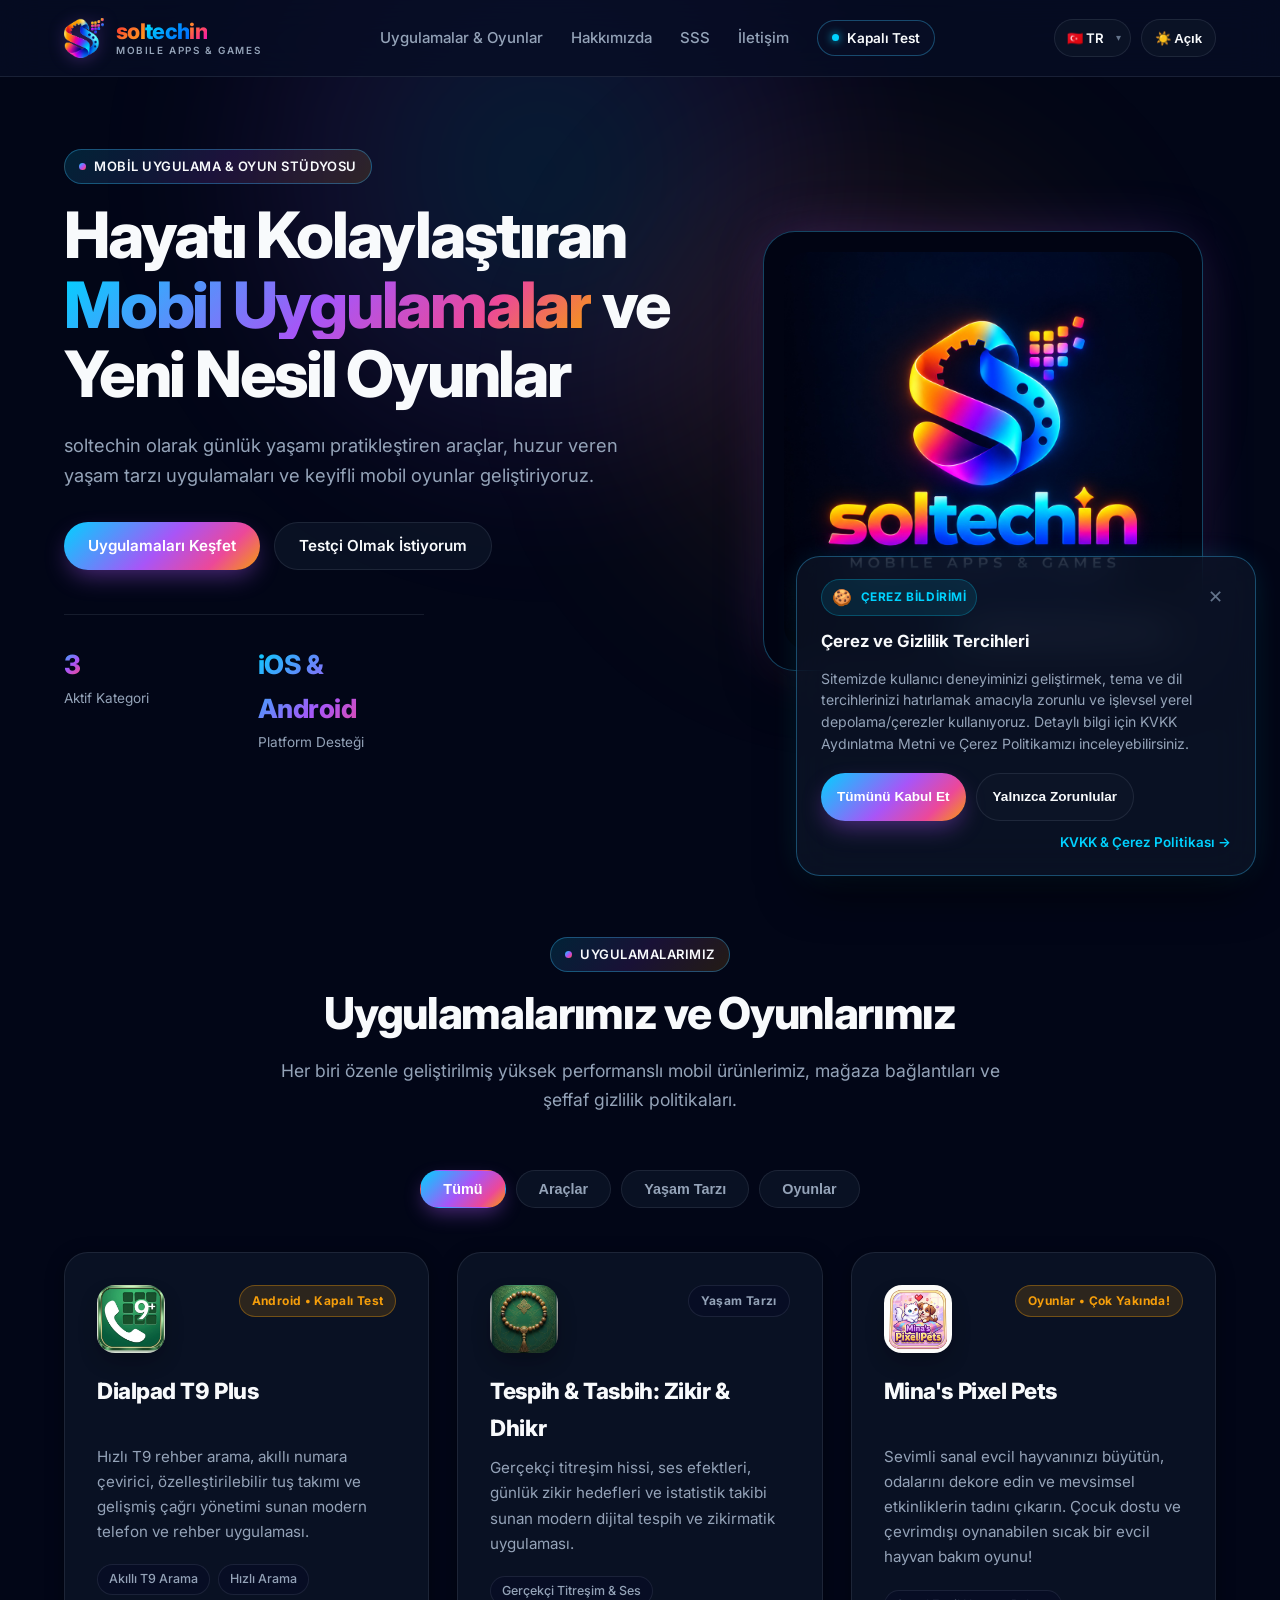
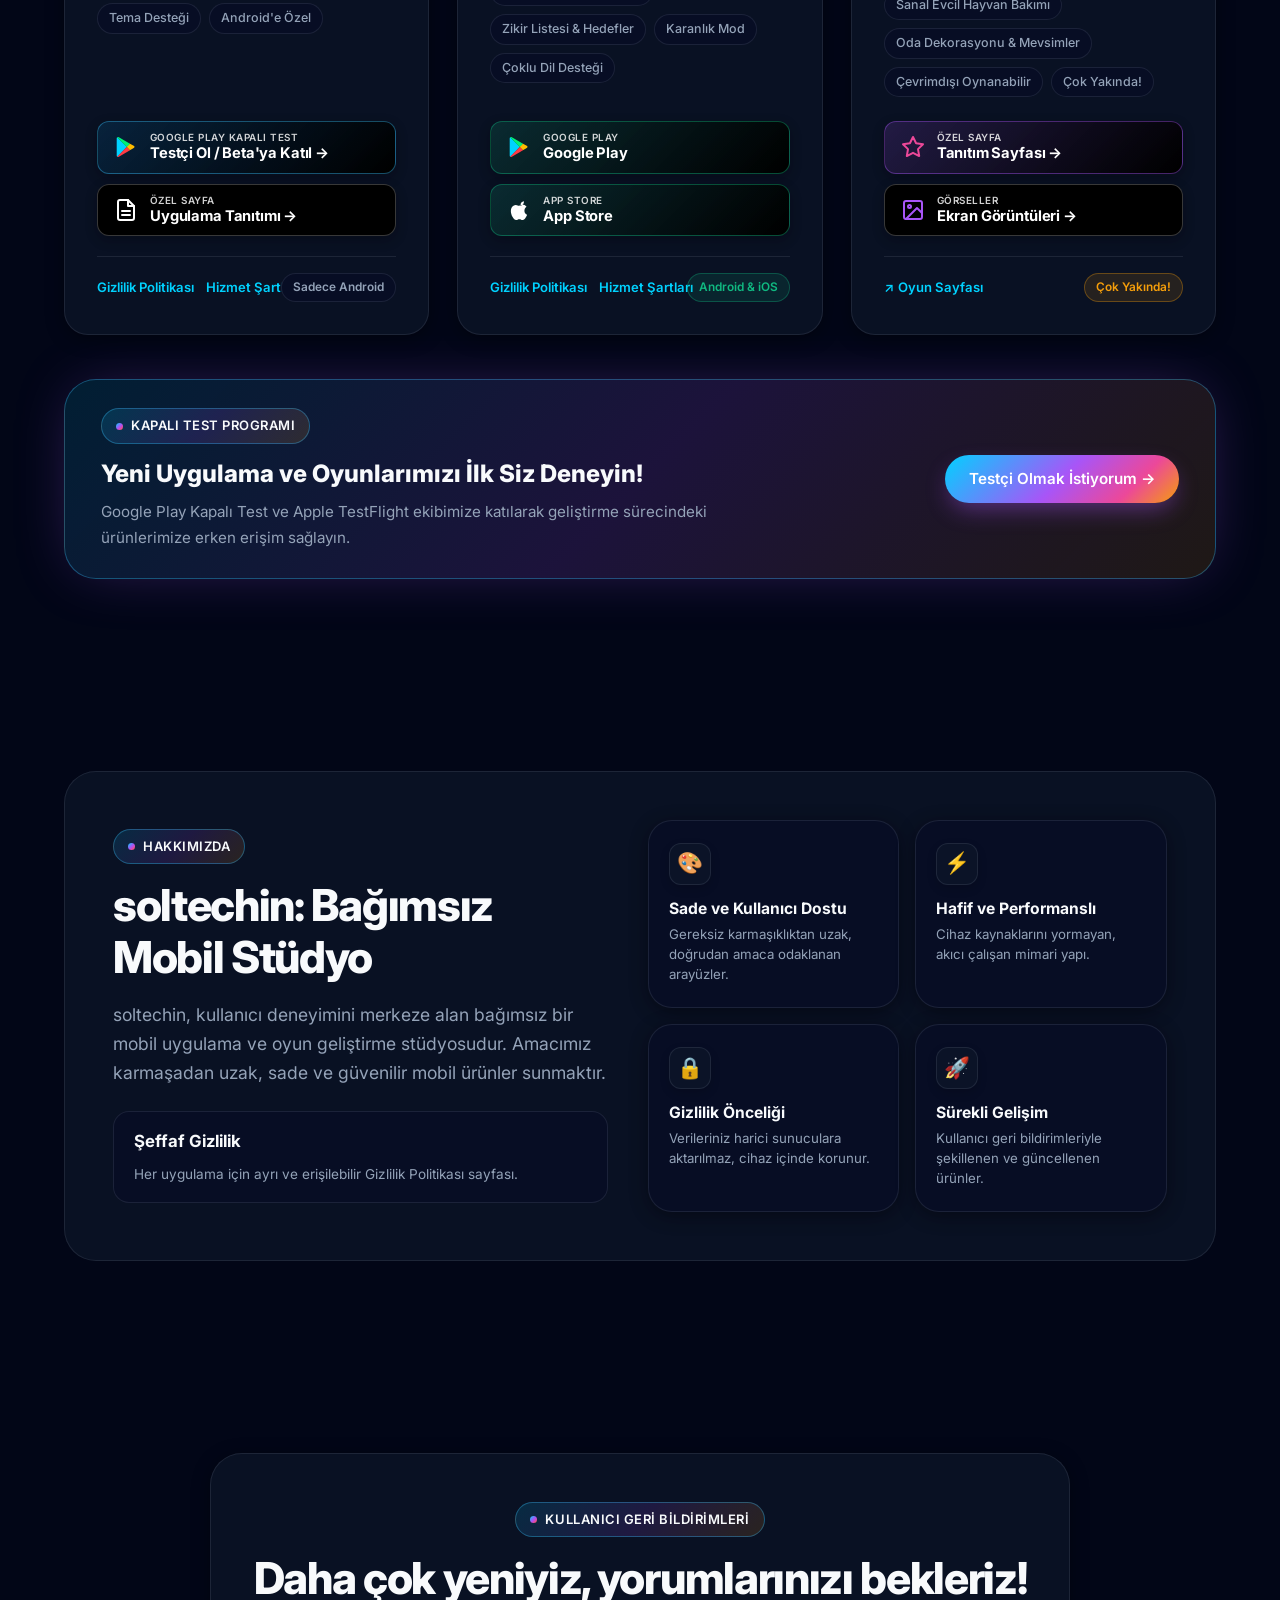
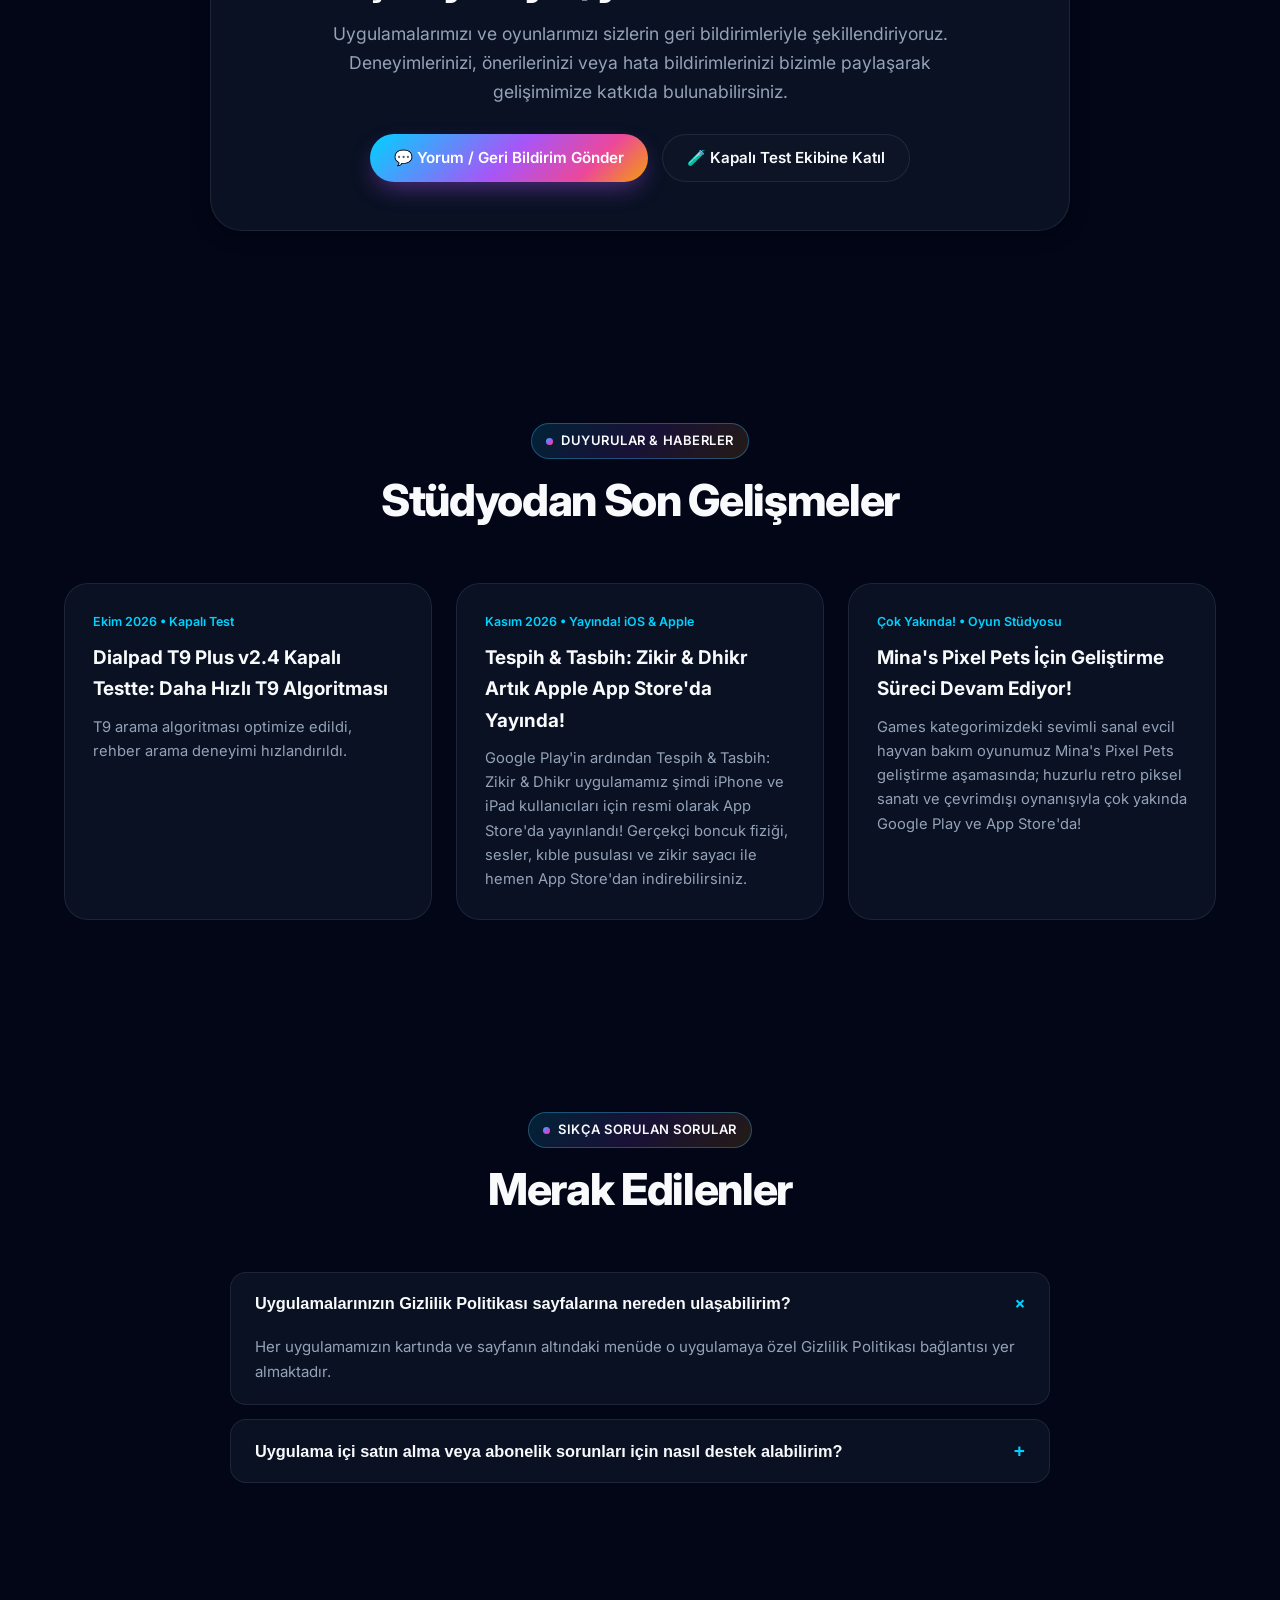
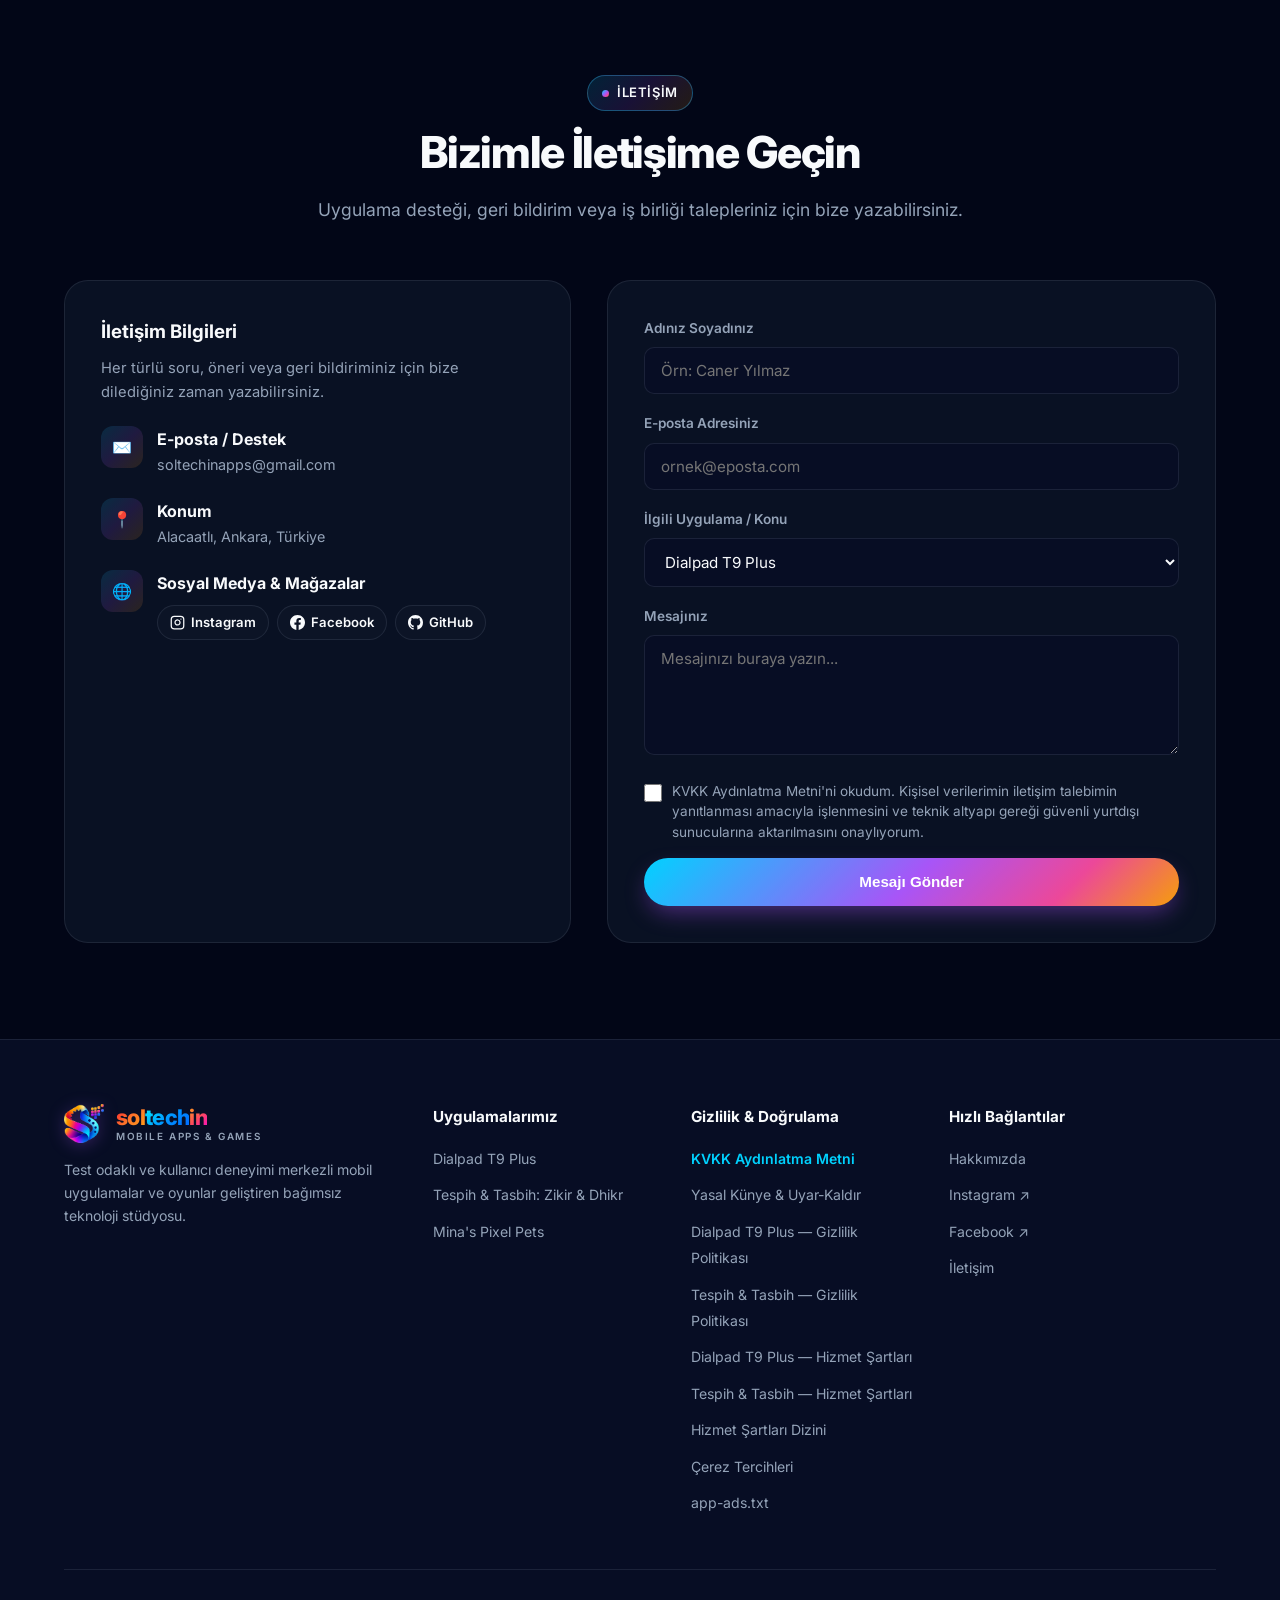
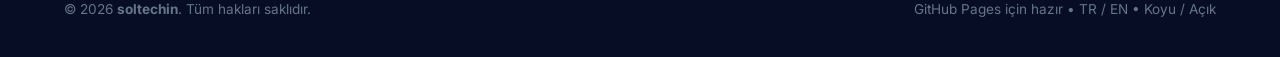
==== commit dbc12e13: "Correct Mina's Pixel Pets status: in active development, not in closed beta" ====
--- a/index.html
+++ b/index.html
@@ -17,7 +17,7 @@
   <link rel="preconnect" href="https://fonts.googleapis.com" />
   <link rel="preconnect" href="https://fonts.gstatic.com" crossorigin />
   <link href="https://fonts.googleapis.com/css2?family=Inter:wght@400;500;600;700;800&display=swap" rel="stylesheet" />
-  <link rel="stylesheet" href="assets/css/style.css?v=8" />
+  <link rel="stylesheet" href="assets/css/style.css?v=10" />
 </head>
 <body>
   <div class="ambient-glow"></div>
@@ -285,15 +285,15 @@
                   <span class="store-badge-main" data-i18n="app.games.special_main">Tanıtım Sayfası →</span>
                 </div>
               </a>
-              <a href="beta-test.html?app=minaspixelpets" class="store-badge">
+              <a href="apps/minaspixelpets/index.html#preview" class="store-badge">
                 <svg width="22" height="22" viewBox="0 0 24 24" fill="none" stroke="#a855f7" stroke-width="2" stroke-linecap="round" stroke-linejoin="round" aria-hidden="true">
-                  <path d="M10 2v7.31L4.1 19.33A2 2 0 0 0 5.8 22h12.4a2 2 0 0 0 1.7-2.67L14 9.31V2"></path>
-                  <line x1="8.5" y1="2" x2="15.5" y2="2"></line>
-                  <line x1="14" y1="9.3" x2="10" y2="9.3"></line>
+                  <rect x="3" y="3" width="18" height="18" rx="2" ry="2"></rect>
+                  <circle cx="8.5" cy="8.5" r="1.5"></circle>
+                  <polyline points="21 15 16 10 5 21"></polyline>
                 </svg>
                 <div class="store-badge-text">
-                  <span class="store-badge-sub" data-i18n="app.games.beta_sub">KAPALI BETA</span>
-                  <span class="store-badge-main" data-i18n="app.games.beta_main">Testçi Ol →</span>
+                  <span class="store-badge-sub" data-i18n="app.games.preview_sub">GÖRSELLER</span>
+                  <span class="store-badge-main" data-i18n="app.games.preview_main">Ekran Görüntüleri →</span>
                 </div>
               </a>
             </div>
@@ -438,9 +438,9 @@
 
         <article class="blog-card">
           <span class="blog-date" data-i18n="blog.b3.date">Çok Yakında! • Oyun Stüdyosu</span>
-          <h3 data-i18n="blog.b3.title">Mina's Pixel Pets İçin Kapalı Beta Hazırlıkları Başladı!</h3>
+          <h3 data-i18n="blog.b3.title">Mina's Pixel Pets İçin Geliştirme Süreci Devam Ediyor!</h3>
           <p data-i18n="blog.b3.desc">
-            Games kategorimizdeki sevimli sanal evcil hayvan bakım oyunumuz Mina's Pixel Pets çok yakında kapalı testte!
+            Games kategorimizdeki sevimli sanal evcil hayvan bakım oyunumuz Mina's Pixel Pets geliştirme aşamasında; huzurlu retro piksel sanatı ve çevrimdışı oynanışıyla çok yakında Google Play ve App Store'da!
           </p>
         </article>
       </div>
@@ -651,6 +651,6 @@
     </div>
   </footer>
 
-  <script src="assets/js/main.js?v=8"></script>
+  <script src="assets/js/main.js?v=10"></script>
 </body>
 </html>
--- a/assets/css/style.css
+++ b/assets/css/style.css
@@ -662,6 +662,121 @@
 }
 
 /* ==========================================================================
+   Beta Tester Email Invitation Cards
+   ========================================================================== */
+.beta-card {
+  background: var(--bg-card);
+  border: 1px solid var(--border-color);
+  border-radius: var(--radius-lg);
+  padding: 36px;
+  margin-bottom: 28px;
+  box-shadow: var(--shadow-sm);
+  transition: var(--transition);
+}
+
+.beta-email-box {
+  background: var(--bg-secondary);
+  border: 2px dashed var(--border-highlight);
+  border-radius: var(--radius-md);
+  padding: 24px;
+  margin: 24px 0;
+  display: flex;
+  flex-direction: column;
+  gap: 16px;
+}
+
+.beta-email-header {
+  display: flex;
+  flex-wrap: wrap;
+  align-items: center;
+  justify-content: space-between;
+  gap: 12px;
+}
+
+.beta-email-address {
+  font-family: ui-monospace, SFMono-Regular, Menlo, Monaco, Consolas, monospace;
+  font-size: 1.25rem;
+  font-weight: 700;
+  color: var(--brand-cyan);
+  background: rgba(0, 210, 255, 0.08);
+  padding: 10px 18px;
+  border-radius: var(--radius-sm);
+  border: 1px solid var(--border-highlight);
+  word-break: break-all;
+}
+
+.beta-action-buttons {
+  display: flex;
+  flex-wrap: wrap;
+  gap: 12px;
+  align-items: center;
+}
+
+.beta-copy-feedback {
+  display: inline-flex;
+  align-items: center;
+  gap: 6px;
+  font-size: 0.88rem;
+  font-weight: 600;
+  color: #10b981;
+  opacity: 0;
+  transition: opacity 0.2s ease-in-out;
+}
+
+.beta-copy-feedback.show {
+  opacity: 1;
+}
+
+.beta-checklist {
+  list-style: none;
+  padding: 0;
+  margin: 16px 0 0;
+  display: flex;
+  flex-direction: column;
+  gap: 12px;
+}
+
+.beta-checklist li {
+  display: flex;
+  align-items: flex-start;
+  gap: 12px;
+  font-size: 0.95rem;
+  color: var(--text-secondary);
+  line-height: 1.5;
+}
+
+.beta-checklist-num {
+  width: 24px;
+  height: 24px;
+  border-radius: 50%;
+  background: rgba(0, 210, 255, 0.15);
+  color: var(--brand-cyan);
+  font-weight: 700;
+  font-size: 0.82rem;
+  display: inline-flex;
+  align-items: center;
+  justify-content: center;
+  flex-shrink: 0;
+  margin-top: 1px;
+}
+
+.beta-notice-banner {
+  background: rgba(0, 210, 255, 0.05);
+  border-left: 4px solid var(--brand-cyan);
+  border-radius: var(--radius-sm);
+  padding: 16px 20px;
+  margin-top: 20px;
+}
+
+.beta-legal-card {
+  background: rgba(16, 185, 129, 0.06);
+  border: 1px solid rgba(16, 185, 129, 0.35);
+  border-radius: var(--radius-md);
+  padding: 24px 28px;
+  margin-top: 28px;
+}
+
+/* ==========================================================================
    Hero Section
    ========================================================================== */
 .hero {
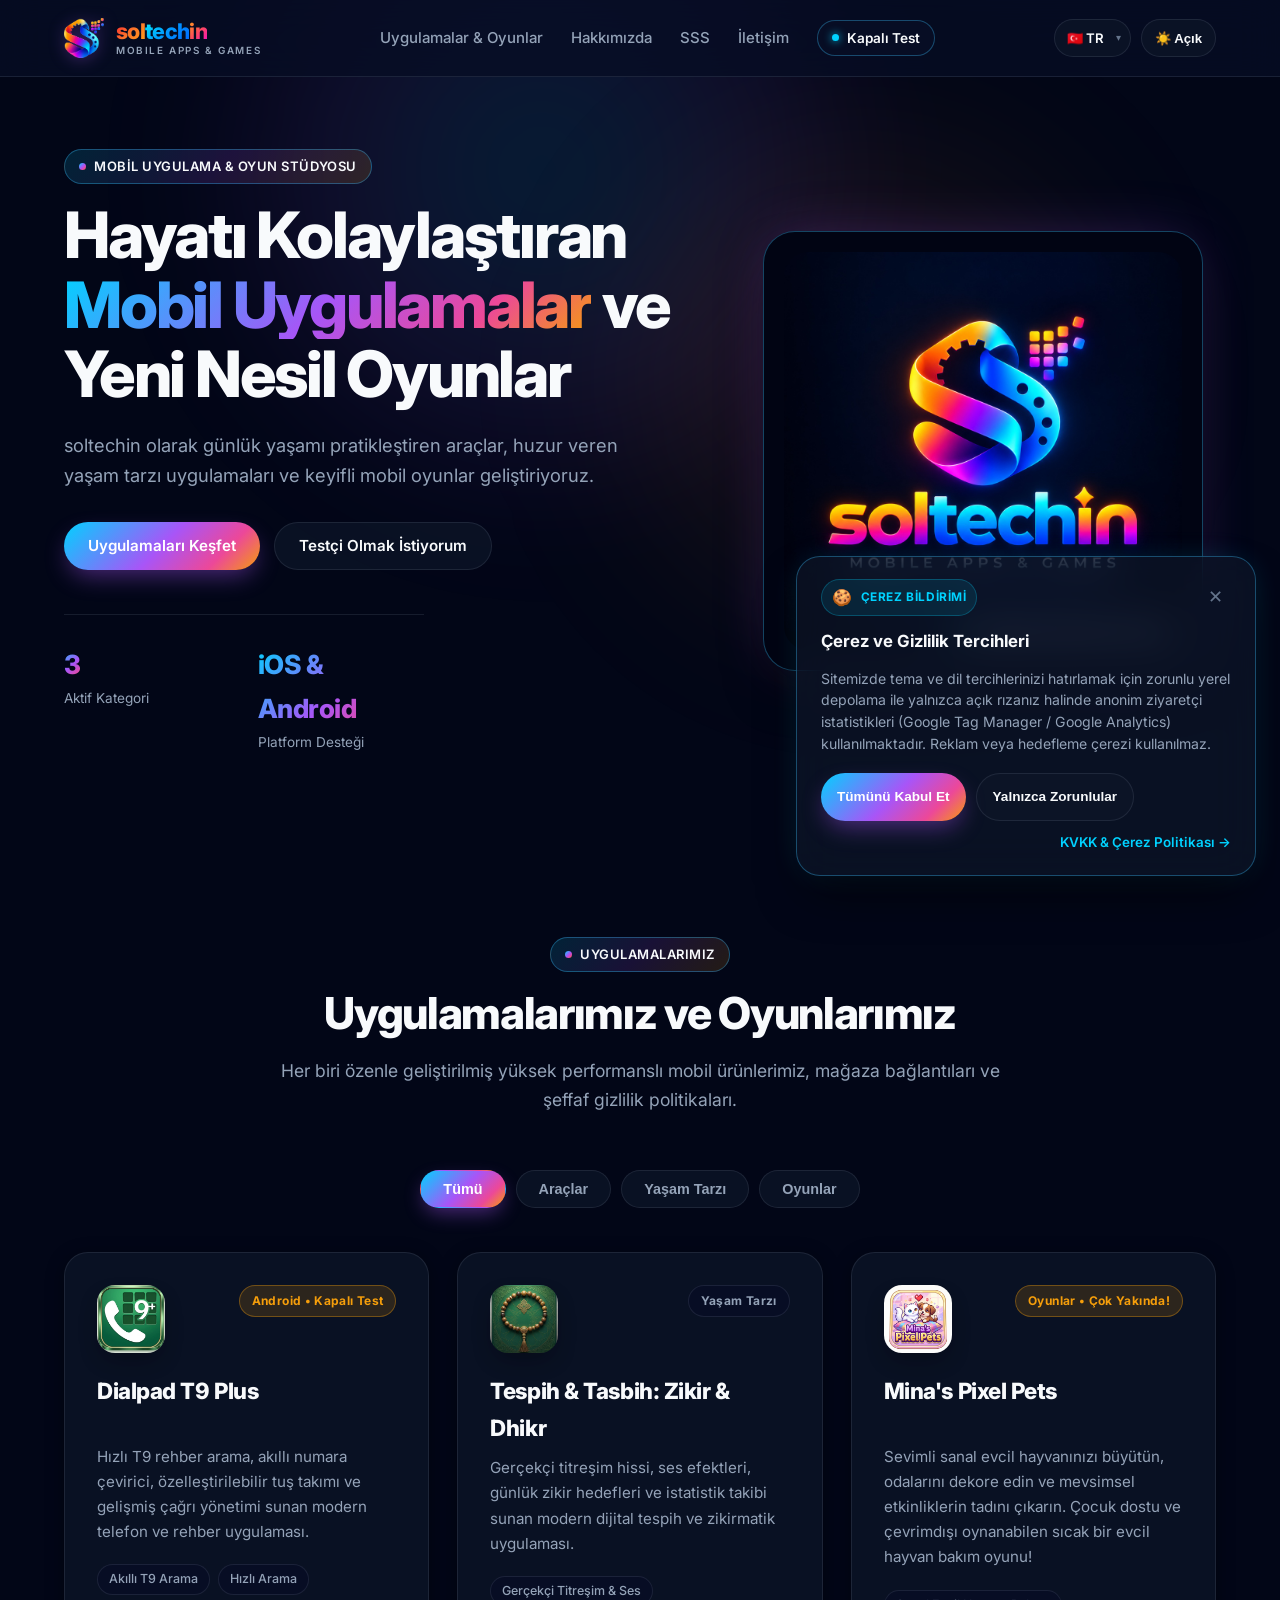
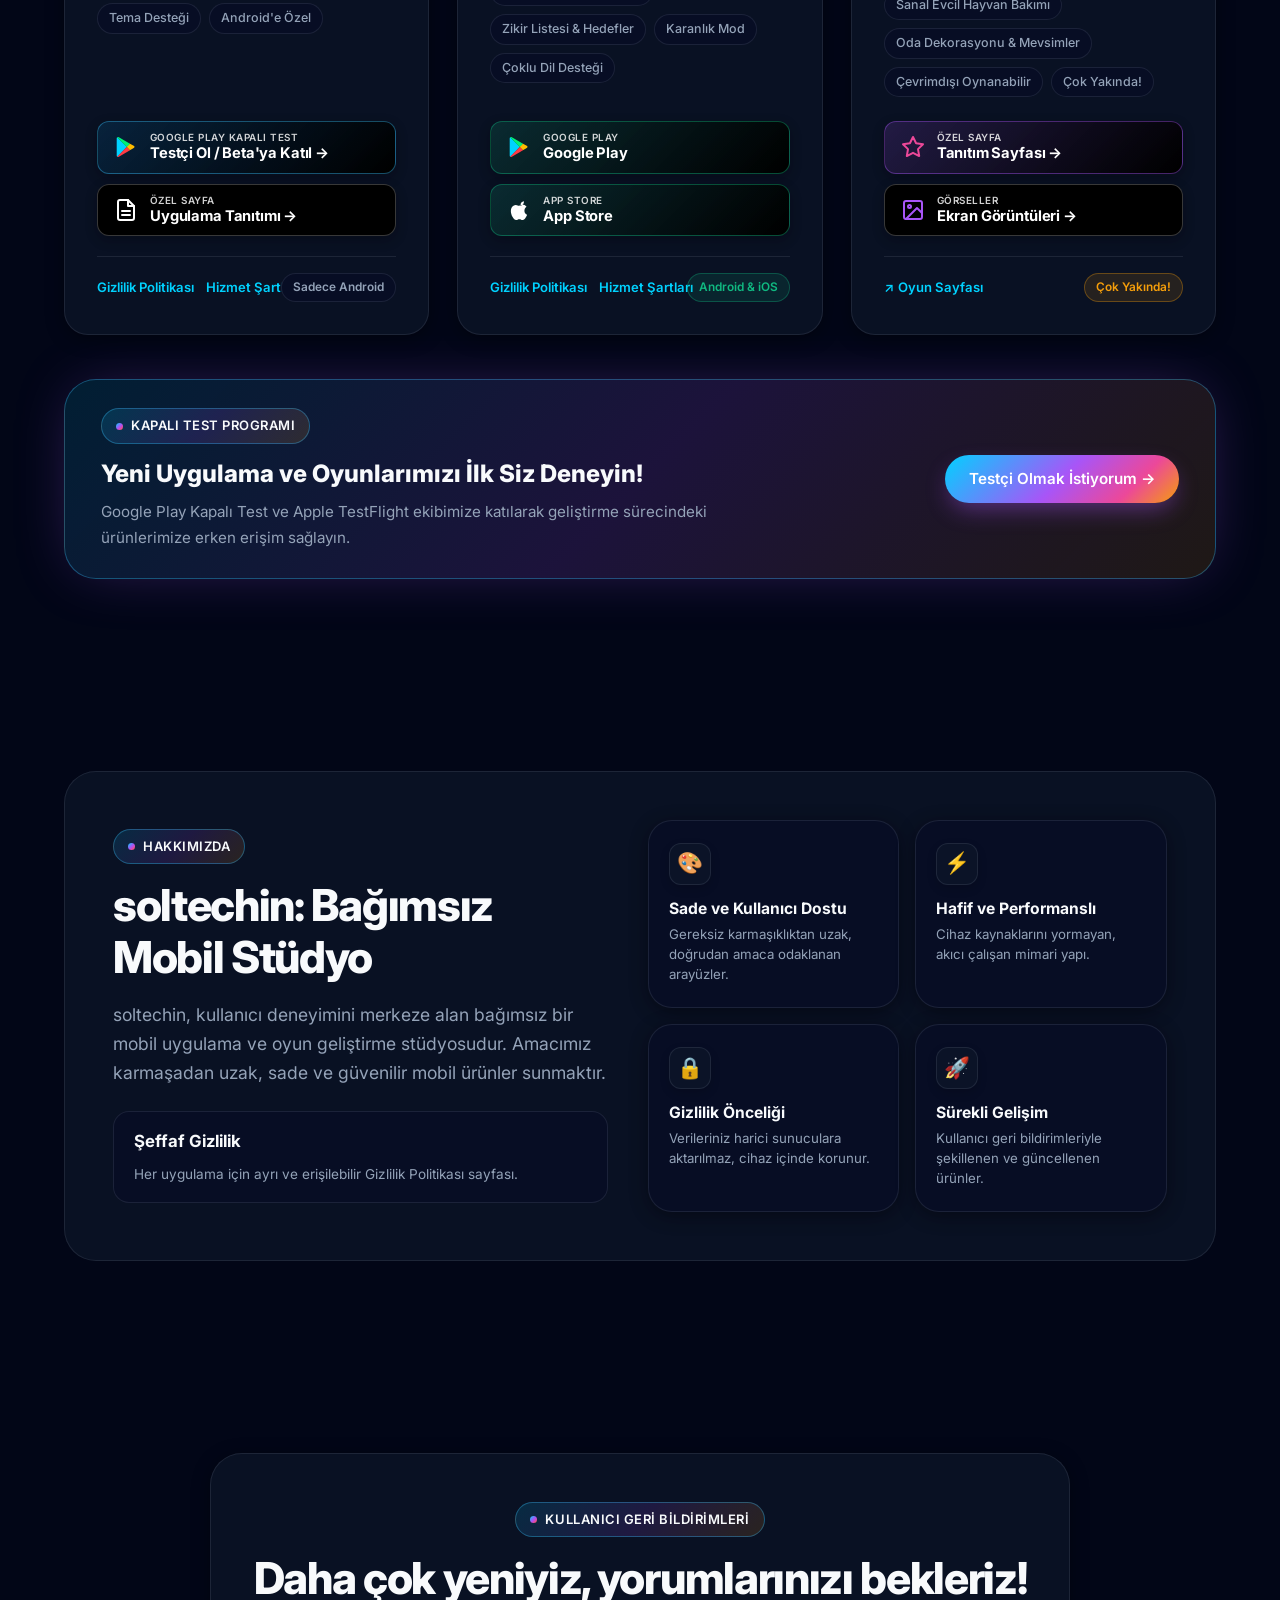
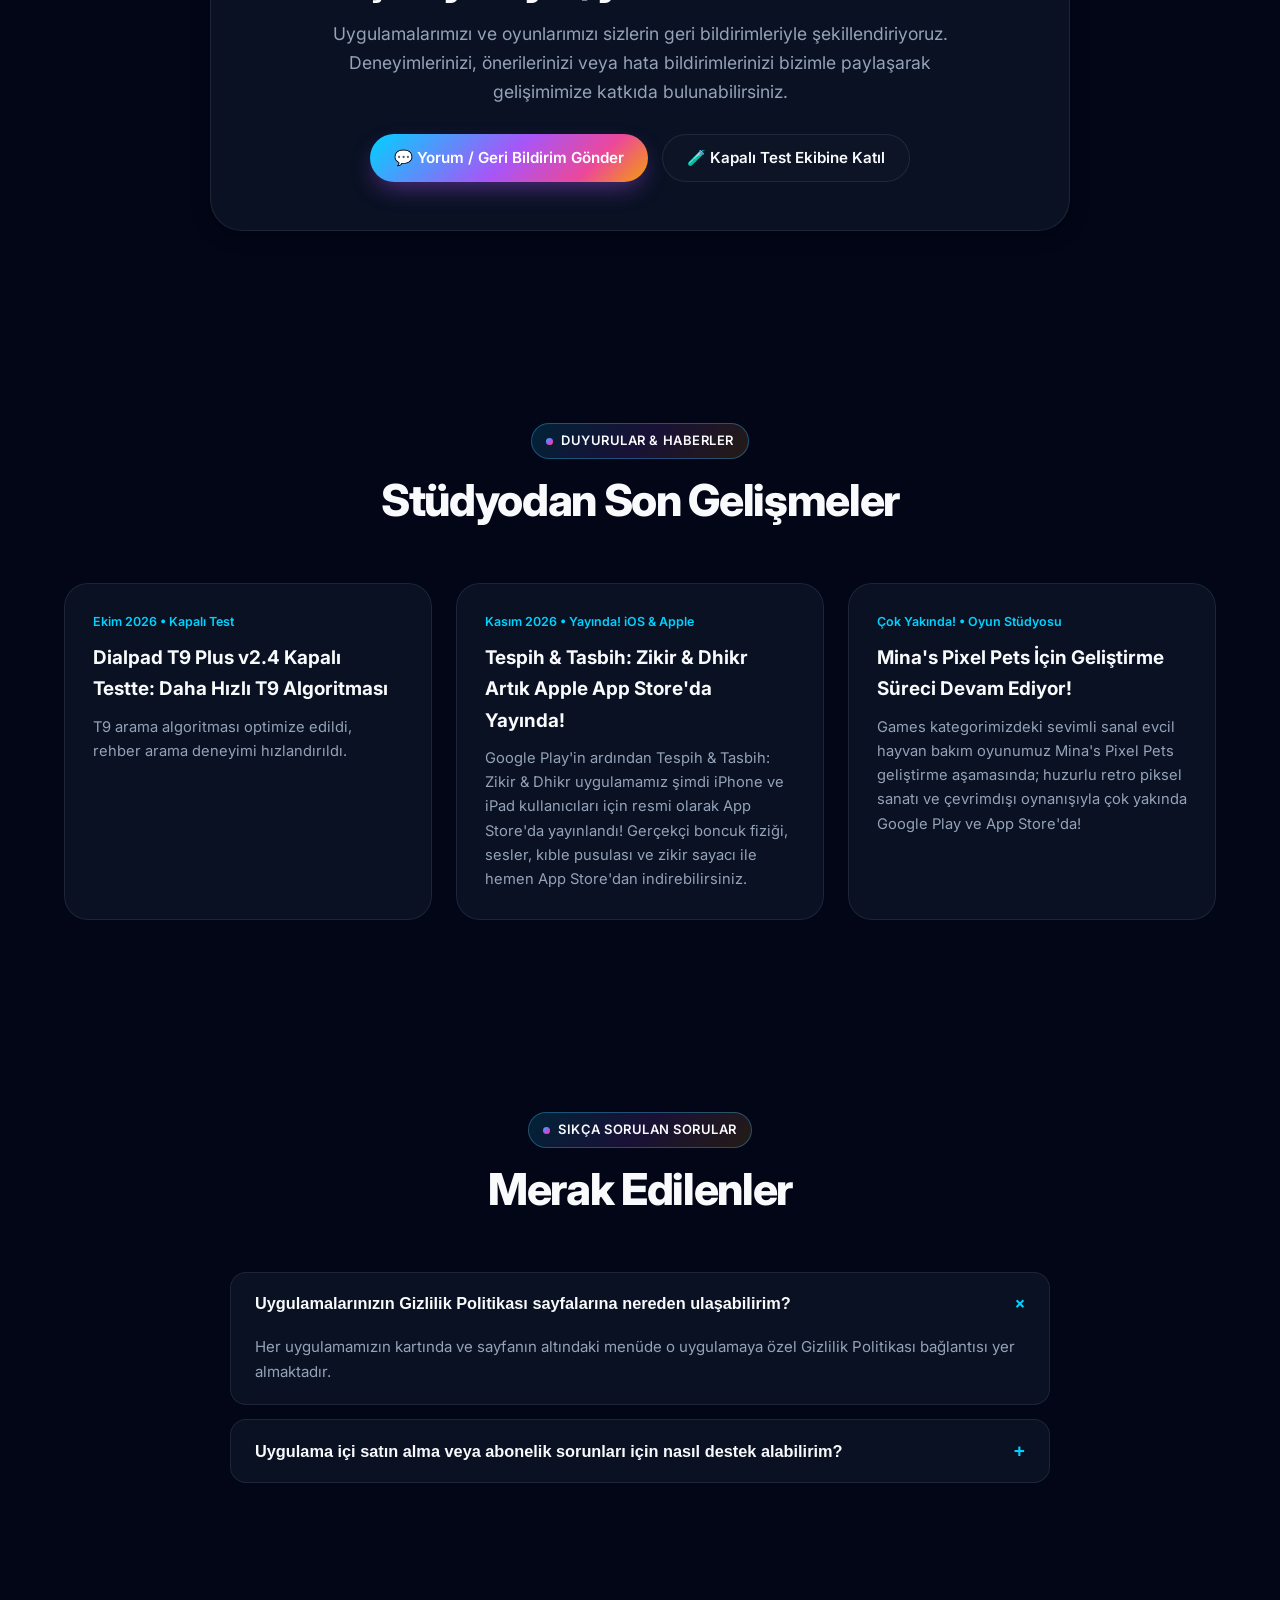
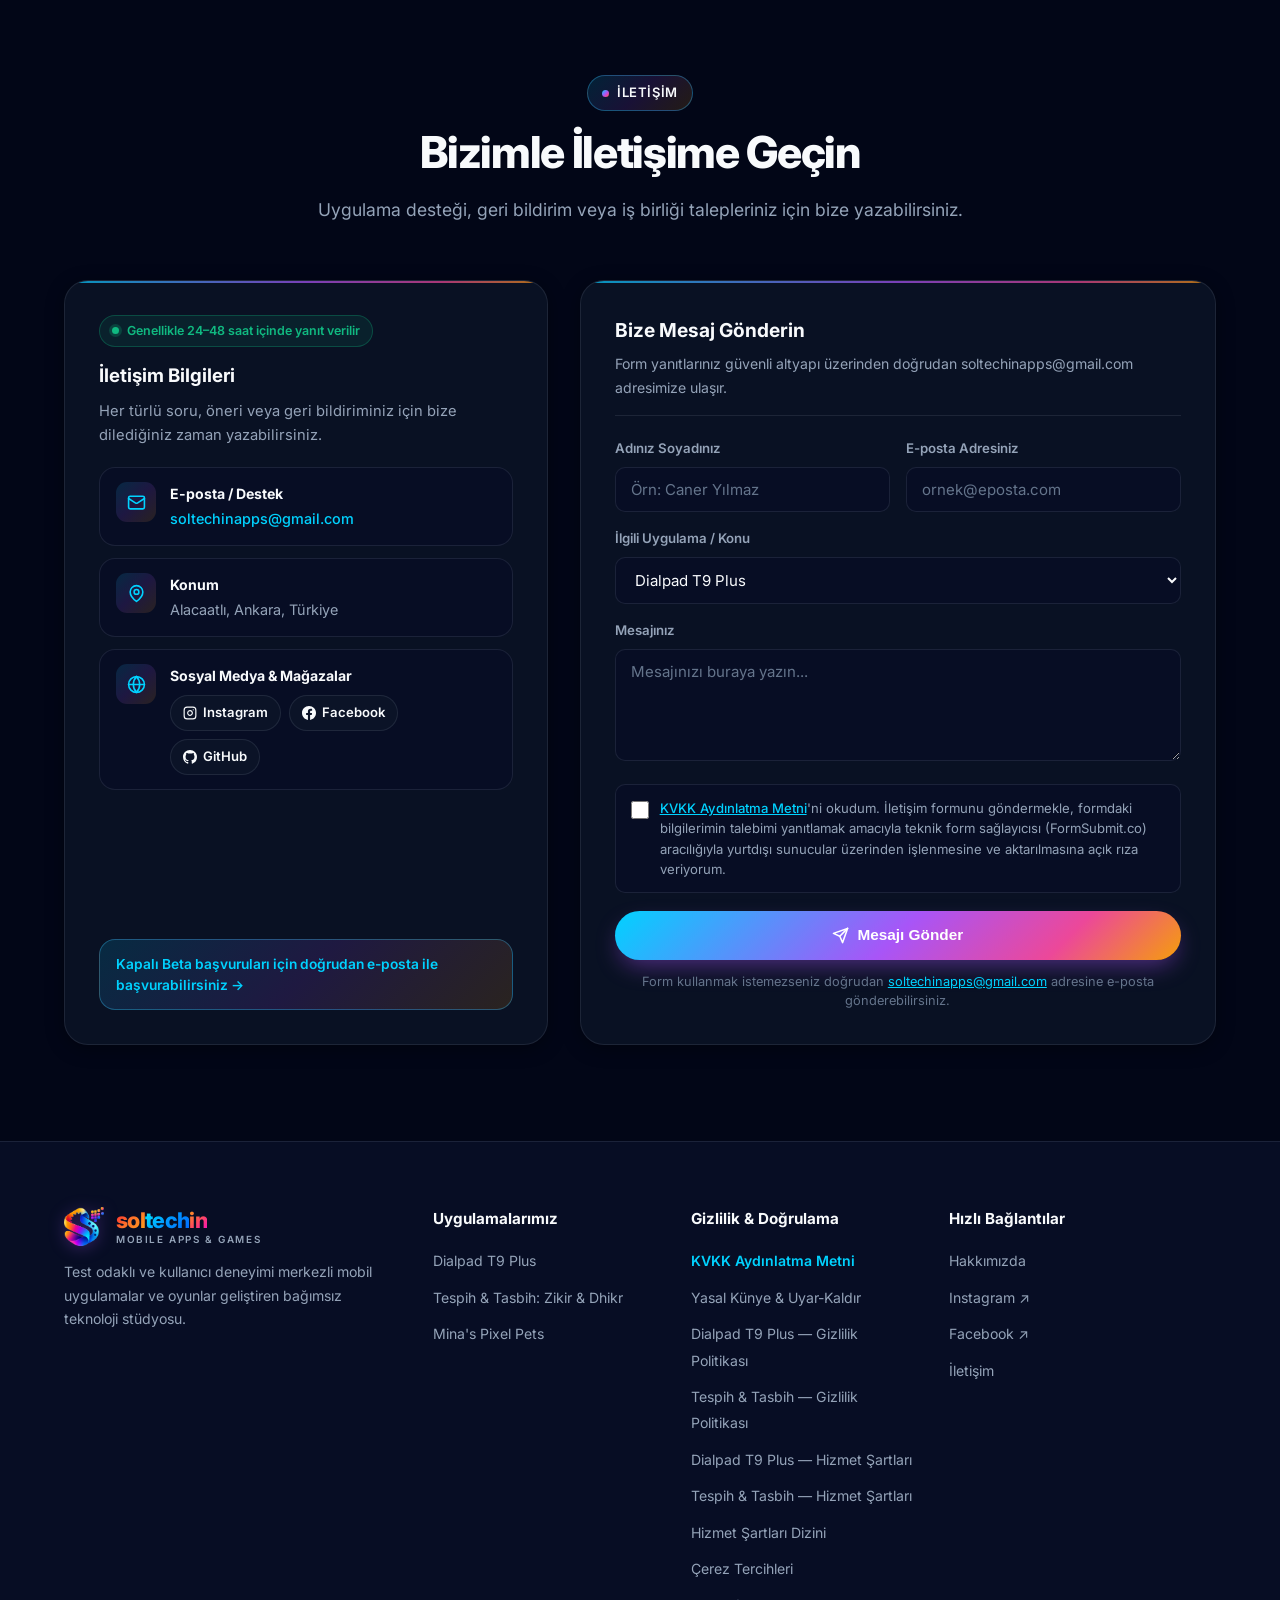
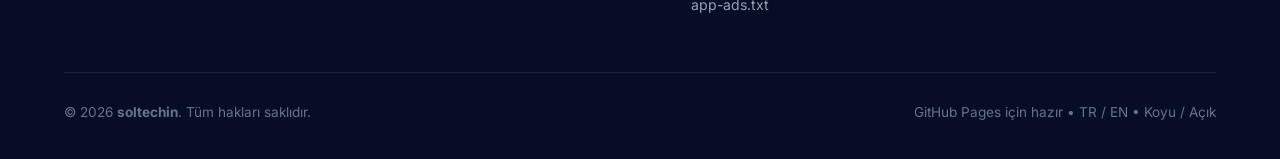
==== commit 840b56ac: "Compliance audit fixes: Consent Mode v2, KVKK cleanup, and Contact UI redesign" ====
--- a/index.html
+++ b/index.html
@@ -1,13 +1,26 @@
 <!DOCTYPE html>
 <html lang="tr" data-theme="dark">
 <head>
-  <!-- Google tag (gtag.js) -->
-  <script async src="https://www.googletagmanager.com/gtm.js?id=GTM-N96SBWG2"></script>
+  <!-- Google Consent Mode v2 + Google Tag Manager -->
   <script>
     window.dataLayer = window.dataLayer || [];
     function gtag(){dataLayer.push(arguments);}
+    (function() {
+      var analyticsGranted = false;
+      try {
+        analyticsGranted = localStorage.getItem('soltechin_cookie_consent') === 'all';
+      } catch (e) {}
+      gtag('consent', 'default', {
+        'ad_storage': 'denied',
+        'ad_user_data': 'denied',
+        'ad_personalization': 'denied',
+        'analytics_storage': analyticsGranted ? 'granted' : 'denied',
+        'wait_for_update': 500
+      });
+    })();
     gtag('js', new Date());
   </script>
+  <script async src="https://www.googletagmanager.com/gtm.js?id=GTM-N96SBWG2"></script>
   <meta name="google-site-verification" content="Hm6sdgpVbzs0E8lmsZ9-DydbkFanm_SZz1u7_OBSzvU" />
   <meta charset="UTF-8" />
   <meta name="viewport" content="width=device-width, initial-scale=1.0" />
@@ -17,7 +30,7 @@
   <link rel="preconnect" href="https://fonts.googleapis.com" />
   <link rel="preconnect" href="https://fonts.gstatic.com" crossorigin />
   <link href="https://fonts.googleapis.com/css2?family=Inter:wght@400;500;600;700;800&display=swap" rel="stylesheet" />
-  <link rel="stylesheet" href="assets/css/style.css?v=10" />
+  <link rel="stylesheet" href="assets/css/style.css?v=11" />
 </head>
 <body>
   <div class="ambient-glow"></div>
@@ -498,68 +511,106 @@
 
       <div class="contact-grid">
         <div class="contact-info-card">
-          <h3 data-i18n="contact.info.title">İletişim Bilgileri</h3>
-          <p style="color: var(--text-secondary); font-size: 0.92rem; margin-top: 8px;" data-i18n="contact.info.desc">
-            Her türlü soru, öneri veya geri bildiriminiz için bize dilediğiniz zaman yazabilirsiniz.
-          </p>
-
-          <div class="contact-method">
-            <div class="contact-method-icon">✉️</div>
-            <div>
-              <strong data-i18n="contact.info.email">E-posta / Destek</strong>
-              <p style="color: var(--text-secondary); font-size: 0.9rem;">
-                <a href="mailto:soltechinapps@gmail.com" style="color: inherit;">soltechinapps@gmail.com</a>
-              </p>
-            </div>
-          </div>
-
-          <div class="contact-method">
-            <div class="contact-method-icon">📍</div>
-            <div>
-              <strong data-i18n="contact.location.title">Konum</strong>
-              <p style="color: var(--text-secondary); font-size: 0.9rem;" data-i18n="contact.location.val">Alacaatlı, Ankara, Türkiye</p>
-            </div>
-          </div>
-
-          <div class="contact-method">
-            <div class="contact-method-icon">🌐</div>
-            <div>
-              <strong data-i18n="contact.social.title">Sosyal Medya &amp; Mağazalar</strong>
-              <div class="social-links-list">
-                <a href="https://www.instagram.com/soltechinapps/" target="_blank" rel="noopener" class="social-pill-btn instagram-pill" title="Instagram: @soltechinapps">
-                  <svg width="15" height="15" viewBox="0 0 24 24" fill="none" stroke="currentColor" stroke-width="2" stroke-linecap="round" stroke-linejoin="round" aria-hidden="true">
-                    <rect x="2" y="2" width="20" height="20" rx="5" ry="5"></rect>
-                    <path d="M16 11.37A4 4 0 1 1 12.63 8 4 4 0 0 1 16 11.37z"></path>
-                    <line x1="17.5" y1="6.5" x2="17.51" y2="6.5"></line>
+          <div>
+            <div class="contact-status-pill">
+              <span class="status-dot"></span>
+              <span data-i18n="contact.info.response">Genellikle 24–48 saat içinde yanıt verilir</span>
+            </div>
+            <h3 data-i18n="contact.info.title">İletişim Bilgileri</h3>
+            <p style="color: var(--text-secondary); font-size: 0.92rem; margin-top: 8px; line-height: 1.6;" data-i18n="contact.info.desc">
+              Her türlü soru, öneri veya geri bildiriminiz için bize dilediğiniz zaman yazabilirsiniz.
+            </p>
+
+            <div class="contact-methods-list">
+              <div class="contact-method">
+                <div class="contact-method-icon" aria-hidden="true">
+                  <svg width="19" height="19" viewBox="0 0 24 24" fill="none" stroke="currentColor" stroke-width="2" stroke-linecap="round" stroke-linejoin="round">
+                    <rect x="2" y="4" width="20" height="16" rx="2"></rect>
+                    <path d="m22 7-8.97 5.7a1.94 1.94 0 0 1-2.06 0L2 7"></path>
                   </svg>
-                  <span>Instagram</span>
-                </a>
-                <a href="https://www.facebook.com/share/1H6FeoC8x4/" target="_blank" rel="noopener" class="social-pill-btn facebook-pill" title="Facebook">
-                  <svg width="15" height="15" viewBox="0 0 24 24" fill="currentColor" aria-hidden="true">
-                    <path d="M24 12.073c0-6.627-5.373-12-12-12s-12 5.373-12 12c0 5.99 4.388 10.954 10.125 11.854v-8.385H7.078v-3.47h3.047V9.43c0-3.007 1.792-4.669 4.533-4.669 1.312 0 2.686.235 2.686.235v2.953H15.83c-1.491 0-1.956.925-1.956 1.874v2.25h3.328l-.532 3.47h-2.796v8.385C19.612 23.027 24 18.062 24 12.073z"/>
+                </div>
+                <div>
+                  <strong data-i18n="contact.info.email">E-posta / Destek</strong>
+                  <p style="color: var(--text-secondary); font-size: 0.9rem;">
+                    <a href="mailto:soltechinapps@gmail.com" style="color: var(--brand-cyan); text-decoration: none; font-weight: 500;">soltechinapps@gmail.com</a>
+                  </p>
+                </div>
+              </div>
+
+              <div class="contact-method">
+                <div class="contact-method-icon" aria-hidden="true">
+                  <svg width="19" height="19" viewBox="0 0 24 24" fill="none" stroke="currentColor" stroke-width="2" stroke-linecap="round" stroke-linejoin="round">
+                    <path d="M20 10c0 6-8 12-8 12s-8-6-8-12a8 8 0 0 1 16 0Z"></path>
+                    <circle cx="12" cy="10" r="3"></circle>
                   </svg>
-                  <span>Facebook</span>
-                </a>
-                <a href="https://github.com/soltechin" target="_blank" rel="noopener" class="social-pill-btn github-pill" title="GitHub">
-                  <svg width="15" height="15" viewBox="0 0 24 24" fill="currentColor" aria-hidden="true">
-                    <path d="M12 0C5.37 0 0 5.37 0 12c0 5.31 3.435 9.795 8.205 11.385.6.105.825-.255.825-.57 0-.285-.015-1.23-.015-2.235-3.015.555-3.795-.735-4.035-1.41-.135-.345-.72-1.41-1.23-1.695-.42-.225-1.02-.78-.015-.795.945-.015 1.62.87 1.845 1.23 1.08 1.815 2.805 1.305 3.495.99.105-.78.42-1.305.765-1.605-2.67-.3-5.46-1.335-5.46-5.925 0-1.305.465-2.385 1.23-3.225-.12-.3-.54-1.53.12-3.18 0 0 1.005-.315 3.3 1.23.96-.27 1.98-.405 3-.405s2.04.135 3 .405c2.295-1.56 3.3-1.23 3.3-1.23.66 1.65.24 2.88.12 3.18.765.84 1.23 1.905 1.23 3.225 0 4.605-2.805 5.625-5.475 5.925.435.375.81 1.095.81 2.22 0 1.605-.015 2.895-.015 3.3 0 .315.225.69.825.57A12.02 12.02 0 0 0 24 12c0-6.63-5.37-12-12-12z"/>
+                </div>
+                <div>
+                  <strong data-i18n="contact.location.title">Konum</strong>
+                  <p style="color: var(--text-secondary); font-size: 0.9rem;" data-i18n="contact.location.val">Alacaatlı, Ankara, Türkiye</p>
+                </div>
+              </div>
+
+              <div class="contact-method">
+                <div class="contact-method-icon" aria-hidden="true">
+                  <svg width="19" height="19" viewBox="0 0 24 24" fill="none" stroke="currentColor" stroke-width="2" stroke-linecap="round" stroke-linejoin="round">
+                    <circle cx="12" cy="12" r="10"></circle>
+                    <path d="M12 2a14.5 14.5 0 0 0 0 20 14.5 14.5 0 0 0 0-20"></path>
+                    <path d="M2 12h20"></path>
                   </svg>
-                  <span>GitHub</span>
-                </a>
+                </div>
+                <div style="width: 100%;">
+                  <strong data-i18n="contact.social.title">Sosyal Medya &amp; Mağazalar</strong>
+                  <div class="social-links-list">
+                    <a href="https://www.instagram.com/soltechinapps/" target="_blank" rel="noopener" class="social-pill-btn instagram-pill" title="Instagram: @soltechinapps">
+                      <svg width="14" height="14" viewBox="0 0 24 24" fill="none" stroke="currentColor" stroke-width="2" stroke-linecap="round" stroke-linejoin="round" aria-hidden="true">
+                        <rect x="2" y="2" width="20" height="20" rx="5" ry="5"></rect>
+                        <path d="M16 11.37A4 4 0 1 1 12.63 8 4 4 0 0 1 16 11.37z"></path>
+                        <line x1="17.5" y1="6.5" x2="17.51" y2="6.5"></line>
+                      </svg>
+                      <span>Instagram</span>
+                    </a>
+                    <a href="https://www.facebook.com/share/1H6FeoC8x4/" target="_blank" rel="noopener" class="social-pill-btn facebook-pill" title="Facebook">
+                      <svg width="14" height="14" viewBox="0 0 24 24" fill="currentColor" aria-hidden="true">
+                        <path d="M24 12.073c0-6.627-5.373-12-12-12s-12 5.373-12 12c0 5.99 4.388 10.954 10.125 11.854v-8.385H7.078v-3.47h3.047V9.43c0-3.007 1.792-4.669 4.533-4.669 1.312 0 2.686.235 2.686.235v2.953H15.83c-1.491 0-1.956.925-1.956 1.874v2.25h3.328l-.532 3.47h-2.796v8.385C19.612 23.027 24 18.062 24 12.073z"/>
+                      </svg>
+                      <span>Facebook</span>
+                    </a>
+                    <a href="https://github.com/soltechin" target="_blank" rel="noopener" class="social-pill-btn github-pill" title="GitHub">
+                      <svg width="14" height="14" viewBox="0 0 24 24" fill="currentColor" aria-hidden="true">
+                        <path d="M12 0C5.37 0 0 5.37 0 12c0 5.31 3.435 9.795 8.205 11.385.6.105.825-.255.825-.57 0-.285-.015-1.23-.015-2.235-3.015.555-3.795-.735-4.035-1.41-.135-.345-.72-1.41-1.23-1.695-.42-.225-1.02-.78-.015-.795.945-.015 1.62.87 1.845 1.23 1.08 1.815 2.805 1.305 3.495.99.105-.78.42-1.305.765-1.605-2.67-.3-5.46-1.335-5.46-5.925 0-1.305.465-2.385 1.23-3.225-.12-.3-.54-1.53.12-3.18 0 0 1.005-.315 3.3 1.23.96-.27 1.98-.405 3-.405s2.04.135 3 .405c2.295-1.56 3.3-1.23 3.3-1.23.66 1.65.24 2.88.12 3.18.765.84 1.23 1.905 1.23 3.225 0 4.605-2.805 5.625-5.475 5.925.435.375.81 1.095.81 2.22 0 1.605-.015 2.895-.015 3.3 0 .315.225.69.825.57A12.02 12.02 0 0 0 24 12c0-6.63-5.37-12-12-12z"/>
+                      </svg>
+                      <span>GitHub</span>
+                    </a>
+                  </div>
+                </div>
               </div>
             </div>
           </div>
+
+          <div class="contact-beta-callout">
+            <a href="beta-test.html" data-i18n="contact.info.beta_cta">
+              Kapalı Beta başvuruları için doğrudan e-posta ile başvurabilirsiniz →
+            </a>
+          </div>
         </div>
 
         <div class="contact-form-card">
+          <div class="contact-form-header">
+            <h3 data-i18n="contact.form.title">Bize Mesaj Gönderin</h3>
+            <p data-i18n="contact.form.subtitle">
+              Form yanıtlarınız güvenli altyapı üzerinden doğrudan soltechinapps@gmail.com adresimize ulaşır.
+            </p>
+          </div>
           <form id="contactForm">
-            <div class="form-group">
-              <label data-i18n="contact.form.name">Adınız Soyadınız</label>
-              <input type="text" name="Ad_Soyad" class="form-control" required placeholder="Örn: Caner Yılmaz" data-i18n-placeholder="contact.form.name_ph" />
-            </div>
-            <div class="form-group">
-              <label data-i18n="contact.form.email">E-posta Adresiniz</label>
-              <input type="email" name="Eposta" class="form-control" required placeholder="ornek@eposta.com" data-i18n-placeholder="contact.form.email_ph" />
+            <div class="form-row">
+              <div class="form-group">
+                <label data-i18n="contact.form.name">Adınız Soyadınız</label>
+                <input type="text" name="Ad_Soyad" class="form-control" required placeholder="Örn: Caner Yılmaz" data-i18n-placeholder="contact.form.name_ph" />
+              </div>
+              <div class="form-group">
+                <label data-i18n="contact.form.email">E-posta Adresiniz</label>
+                <input type="email" name="Eposta" class="form-control" required placeholder="ornek@eposta.com" data-i18n-placeholder="contact.form.email_ph" />
+              </div>
             </div>
             <div class="form-group">
               <label data-i18n="contact.form.topic">İlgili Uygulama / Konu</label>
@@ -574,17 +625,32 @@
               <label data-i18n="contact.form.msg">Mesajınız</label>
               <textarea class="form-control" name="Mesaj" required placeholder="Mesajınızı buraya yazın..." data-i18n-placeholder="contact.form.msg_ph"></textarea>
             </div>
-            <div class="form-check" style="display: flex; align-items: flex-start; gap: 10px; margin: 14px 0 16px;">
-              <input type="checkbox" id="kvkkConsentCheck" name="KVKK_ve_Yurtdisi_Aktarim_Onayi" required style="margin-top: 3px; accent-color: var(--brand-cyan); width: 18px; height: 18px; cursor: pointer; flex-shrink: 0;" />
-              <label for="kvkkConsentCheck" style="font-size: 0.85rem; color: var(--text-secondary); cursor: pointer; line-height: 1.5;">
-                <span data-i18n="contact.form.consent">
-                  <a href="kvkk/index.html" target="_blank" style="color: var(--brand-cyan); text-decoration: underline;">KVKK Aydınlatma Metni</a>'ni okudum. Kişisel verilerimin iletişim talebimin yanıtlanması amacıyla işlenmesini ve teknik altyapı gereği güvenli yurtdışı sunucularına aktarılmasını onaylıyorum.
+            <div class="consent-box">
+              <input type="checkbox" id="kvkkConsentCheck" name="Form_Yurtdisi_Aktarim_Onayi" required />
+              <label for="kvkkConsentCheck">
+                <span data-lang-block="tr">
+                  <a href="kvkk/index.html" target="_blank">KVKK Aydınlatma Metni</a>'ni okudum. İletişim formunu göndermekle, formdaki bilgilerimin talebimi yanıtlamak amacıyla teknik form sağlayıcısı (FormSubmit.co) aracılığıyla yurtdışı sunucular üzerinden işlenmesine ve aktarılmasına açık rıza veriyorum.
+                </span>
+                <span data-lang-block="en" style="display: none;">
+                  I have read the <a href="kvkk/index.html" target="_blank">KVKK Clarification Text</a>. By submitting this contact form, I explicitly consent to the processing and cross-border transfer of my form details via our form relay provider (FormSubmit.co) solely to answer my inquiry.
                 </span>
               </label>
             </div>
-            <button type="submit" class="btn btn-primary" style="width: 100%;" data-i18n="contact.form.submit">
-              Mesajı Gönder
+            <button type="submit" class="btn btn-primary contact-submit-btn">
+              <svg width="17" height="17" viewBox="0 0 24 24" fill="none" stroke="currentColor" stroke-width="2.2" stroke-linecap="round" stroke-linejoin="round" aria-hidden="true">
+                <path d="m22 2-7 20-4-9-9-4Z"></path>
+                <path d="M22 2 11 13"></path>
+              </svg>
+              <span data-i18n="contact.form.submit">Mesajı Gönder</span>
             </button>
+            <p class="contact-alt-notice">
+              <span data-lang-block="tr">
+                Form kullanmak istemezseniz doğrudan <a href="mailto:soltechinapps@gmail.com">soltechinapps@gmail.com</a> adresine e-posta gönderebilirsiniz.
+              </span>
+              <span data-lang-block="en" style="display: none;">
+                If you prefer not to use the form, you can email us directly at <a href="mailto:soltechinapps@gmail.com">soltechinapps@gmail.com</a>.
+              </span>
+            </p>
             <p id="formFeedback" style="display: none; margin-top: 14px; color: #10b981; font-weight: 600; text-align: center;"></p>
           </form>
         </div>
@@ -651,6 +717,6 @@
     </div>
   </footer>
 
-  <script src="assets/js/main.js?v=10"></script>
+  <script src="assets/js/main.js?v=11"></script>
 </body>
 </html>
--- a/assets/css/style.css
+++ b/assets/css/style.css
@@ -1619,34 +1619,142 @@
    ========================================================================== */
 .contact-grid {
   display: grid;
-  grid-template-columns: 1fr 1.2fr;
-  gap: 36px;
+  grid-template-columns: 0.95fr 1.25fr;
+  gap: 32px;
+  align-items: stretch;
 }
 
 .contact-info-card,
 .contact-form-card {
+  position: relative;
+  overflow: hidden;
   background: var(--bg-card);
   border: 1px solid var(--border-color);
   border-radius: var(--radius-lg);
-  padding: 36px;
+  padding: 34px;
+  box-shadow: var(--shadow-sm);
+}
+
+.contact-info-card::before,
+.contact-form-card::before {
+  content: "";
+  position: absolute;
+  top: 0;
+  left: 0;
+  right: 0;
+  height: 2px;
+  background: var(--brand-gradient);
+  opacity: 0.7;
+}
+
+.contact-info-card {
+  display: flex;
+  flex-direction: column;
+  justify-content: space-between;
+  gap: 24px;
+}
+
+.contact-status-pill {
+  display: inline-flex;
+  align-items: center;
+  gap: 8px;
+  padding: 5px 12px;
+  border-radius: var(--radius-full);
+  background: rgba(16, 185, 129, 0.1);
+  border: 1px solid rgba(16, 185, 129, 0.28);
+  color: #10b981;
+  font-size: 0.78rem;
+  font-weight: 600;
+  margin-bottom: 14px;
+}
+
+.contact-status-pill .status-dot {
+  width: 7px;
+  height: 7px;
+  border-radius: 50%;
+  background: #10b981;
+  box-shadow: 0 0 0 3px rgba(16, 185, 129, 0.22);
+}
+
+.contact-methods-list {
+  display: flex;
+  flex-direction: column;
+  gap: 12px;
+  margin-top: 20px;
 }
 
 .contact-method {
   display: flex;
   align-items: flex-start;
   gap: 14px;
-  margin-top: 22px;
+  padding: 14px 16px;
+  border-radius: var(--radius-md);
+  background: var(--bg-secondary);
+  border: 1px solid var(--border-color);
+  transition: var(--transition);
+}
+
+.contact-method:hover {
+  border-color: var(--border-highlight);
 }
 
 .contact-method-icon {
-  width: 42px;
-  height: 42px;
-  border-radius: 12px;
+  width: 40px;
+  height: 40px;
+  border-radius: 11px;
   background: var(--brand-gradient-subtle);
+  color: var(--brand-cyan);
   display: flex;
   align-items: center;
   justify-content: center;
   flex-shrink: 0;
+}
+
+.contact-method strong {
+  display: block;
+  font-size: 0.88rem;
+  margin-bottom: 2px;
+}
+
+.contact-beta-callout {
+  padding: 14px 16px;
+  border-radius: var(--radius-md);
+  background: var(--brand-gradient-subtle);
+  border: 1px solid var(--border-highlight);
+  font-size: 0.86rem;
+  line-height: 1.5;
+}
+
+.contact-beta-callout a {
+  color: var(--brand-cyan);
+  font-weight: 600;
+  text-decoration: none;
+}
+
+.contact-beta-callout a:hover {
+  text-decoration: underline;
+}
+
+.contact-form-header {
+  margin-bottom: 22px;
+  padding-bottom: 16px;
+  border-bottom: 1px solid var(--border-color);
+}
+
+.contact-form-header h3 {
+  font-size: 1.2rem;
+  margin-bottom: 6px;
+}
+
+.contact-form-header p {
+  font-size: 0.88rem;
+  color: var(--text-secondary);
+}
+
+.form-row {
+  display: grid;
+  grid-template-columns: 1fr 1fr;
+  gap: 16px;
 }
 
 /* Social Media Pill Buttons */
@@ -1697,37 +1805,106 @@
 }
 
 .form-group {
-  margin-bottom: 18px;
+  margin-bottom: 16px;
 }
 
 .form-group label {
   display: block;
-  font-size: 0.85rem;
+  font-size: 0.83rem;
   font-weight: 600;
-  margin-bottom: 8px;
+  margin-bottom: 7px;
   color: var(--text-secondary);
 }
 
 .form-control {
   width: 100%;
-  padding: 13px 16px;
+  padding: 12px 15px;
   border-radius: var(--radius-sm);
   border: 1px solid var(--border-color);
   background: var(--bg-secondary);
   color: var(--text-primary);
   font-family: inherit;
-  font-size: 0.95rem;
+  font-size: 0.94rem;
   transition: var(--transition);
+}
+
+.form-control::placeholder {
+  color: var(--text-muted);
+}
+
+.form-control:hover {
+  border-color: rgba(148, 163, 184, 0.3);
 }
 
 .form-control:focus {
   outline: none;
   border-color: var(--brand-cyan);
+  box-shadow: 0 0 0 3px rgba(0, 210, 255, 0.14);
 }
 
 textarea.form-control {
-  min-height: 120px;
+  min-height: 112px;
   resize: vertical;
+}
+
+.consent-box {
+  display: flex;
+  align-items: flex-start;
+  gap: 11px;
+  margin: 6px 0 18px;
+  padding: 13px 15px;
+  border-radius: var(--radius-sm);
+  background: var(--bg-secondary);
+  border: 1px solid var(--border-color);
+  transition: var(--transition);
+}
+
+.consent-box:hover,
+.consent-box:focus-within {
+  border-color: var(--border-highlight);
+}
+
+.consent-box input[type="checkbox"] {
+  margin-top: 3px;
+  accent-color: var(--brand-cyan);
+  width: 18px;
+  height: 18px;
+  cursor: pointer;
+  flex-shrink: 0;
+}
+
+.consent-box label {
+  font-size: 0.82rem;
+  color: var(--text-secondary);
+  cursor: pointer;
+  line-height: 1.55;
+}
+
+.consent-box label a {
+  color: var(--brand-cyan);
+  text-decoration: underline;
+  font-weight: 500;
+}
+
+.contact-submit-btn {
+  width: 100%;
+  justify-content: center;
+  gap: 8px;
+  padding: 14px 22px;
+  font-size: 0.96rem;
+}
+
+.contact-alt-notice {
+  margin-top: 12px;
+  font-size: 0.8rem;
+  color: var(--text-muted);
+  text-align: center;
+  line-height: 1.5;
+}
+
+.contact-alt-notice a {
+  color: var(--brand-cyan);
+  text-decoration: underline;
 }
 
 /* ==========================================================================
@@ -1855,6 +2032,14 @@
 }
 
 @media (max-width: 640px) {
+  .form-row {
+    grid-template-columns: 1fr;
+    gap: 0;
+  }
+  .contact-info-card,
+  .contact-form-card {
+    padding: 24px 20px;
+  }
   .app-detail-actions {
     flex-direction: column;
     align-items: stretch;
